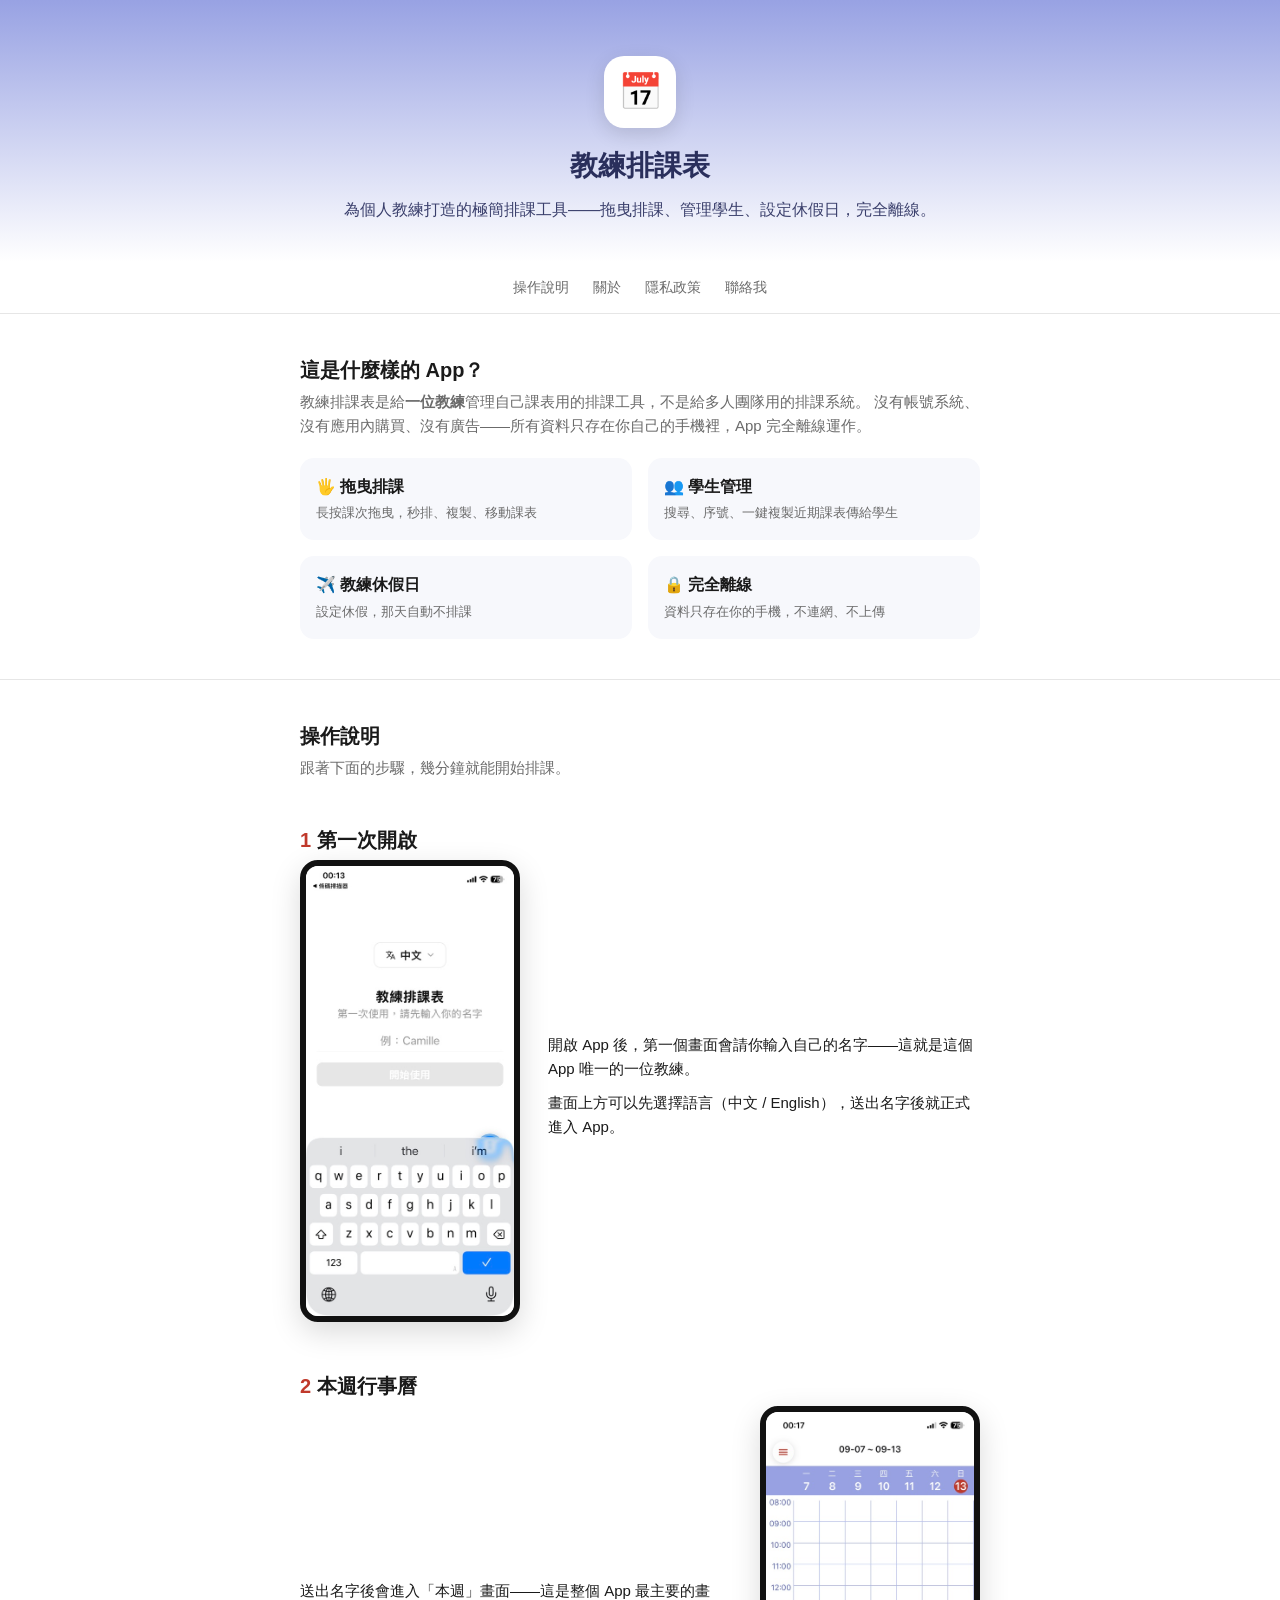
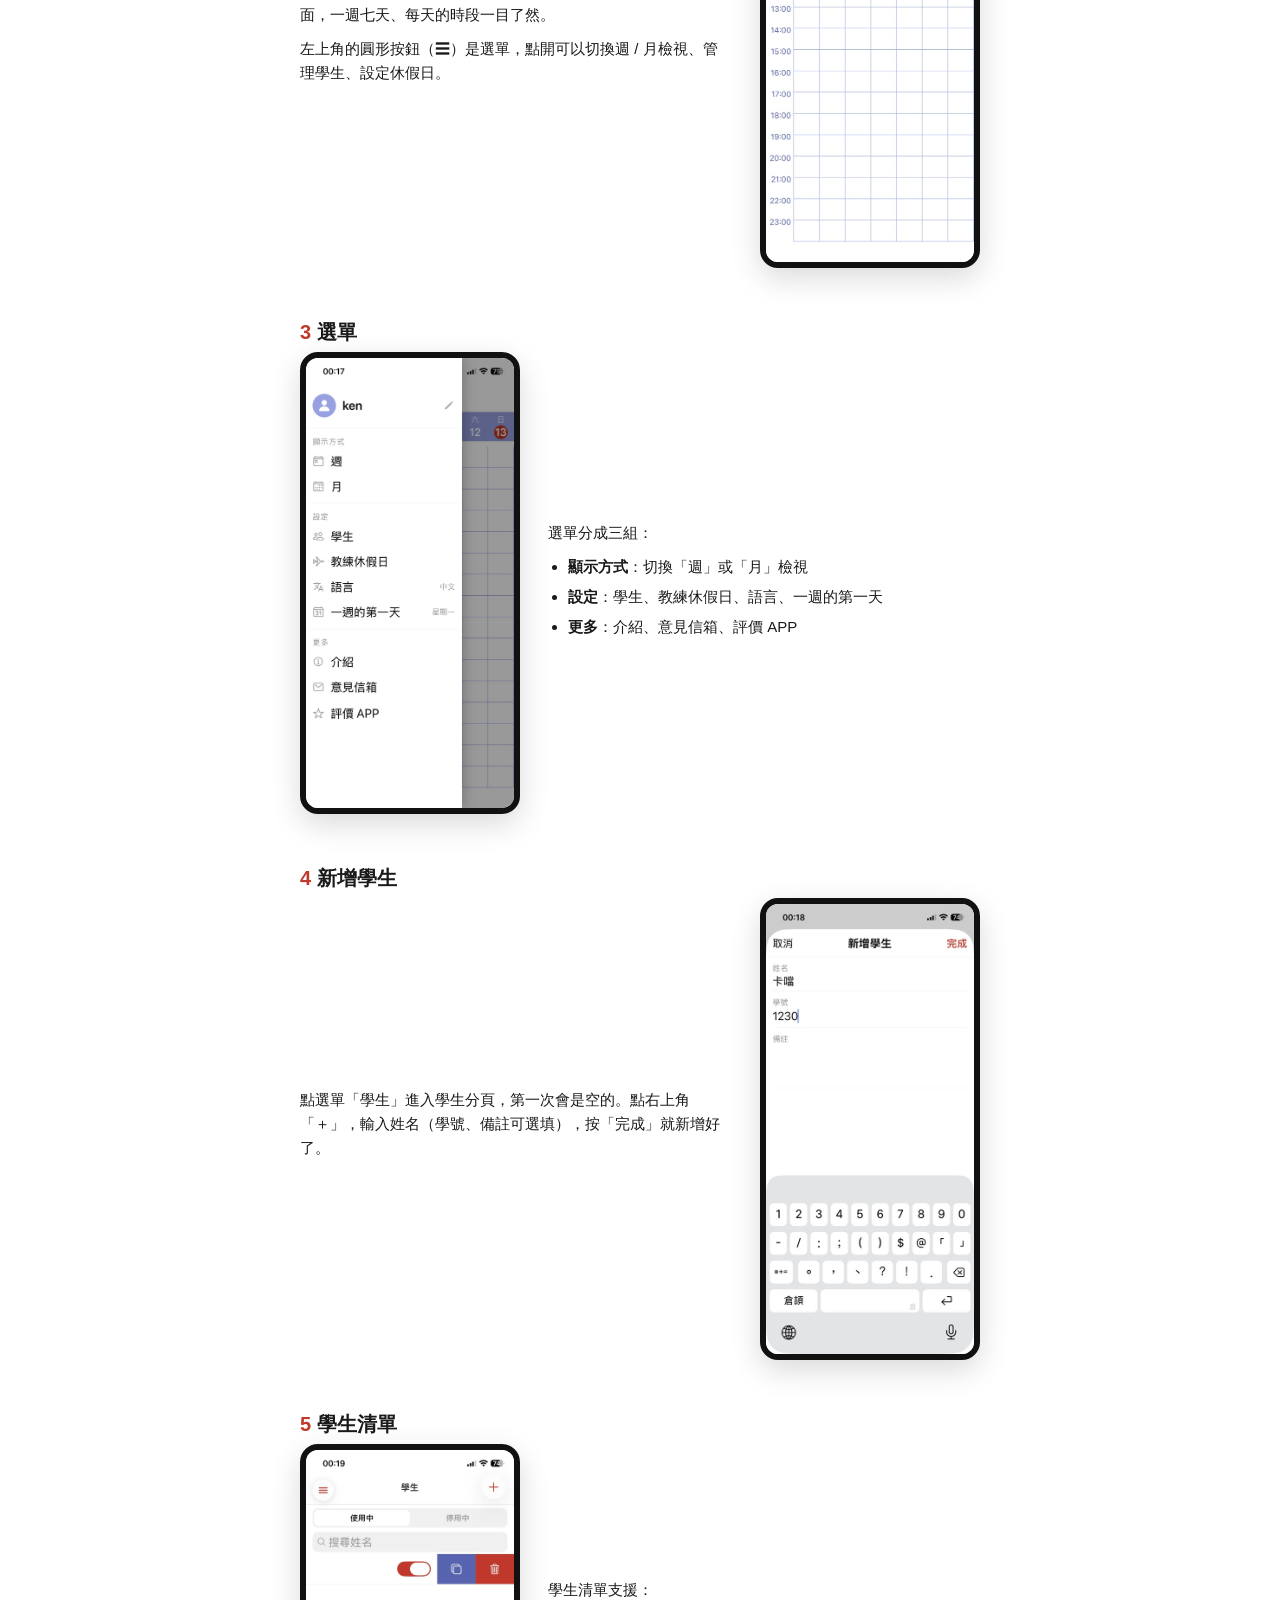
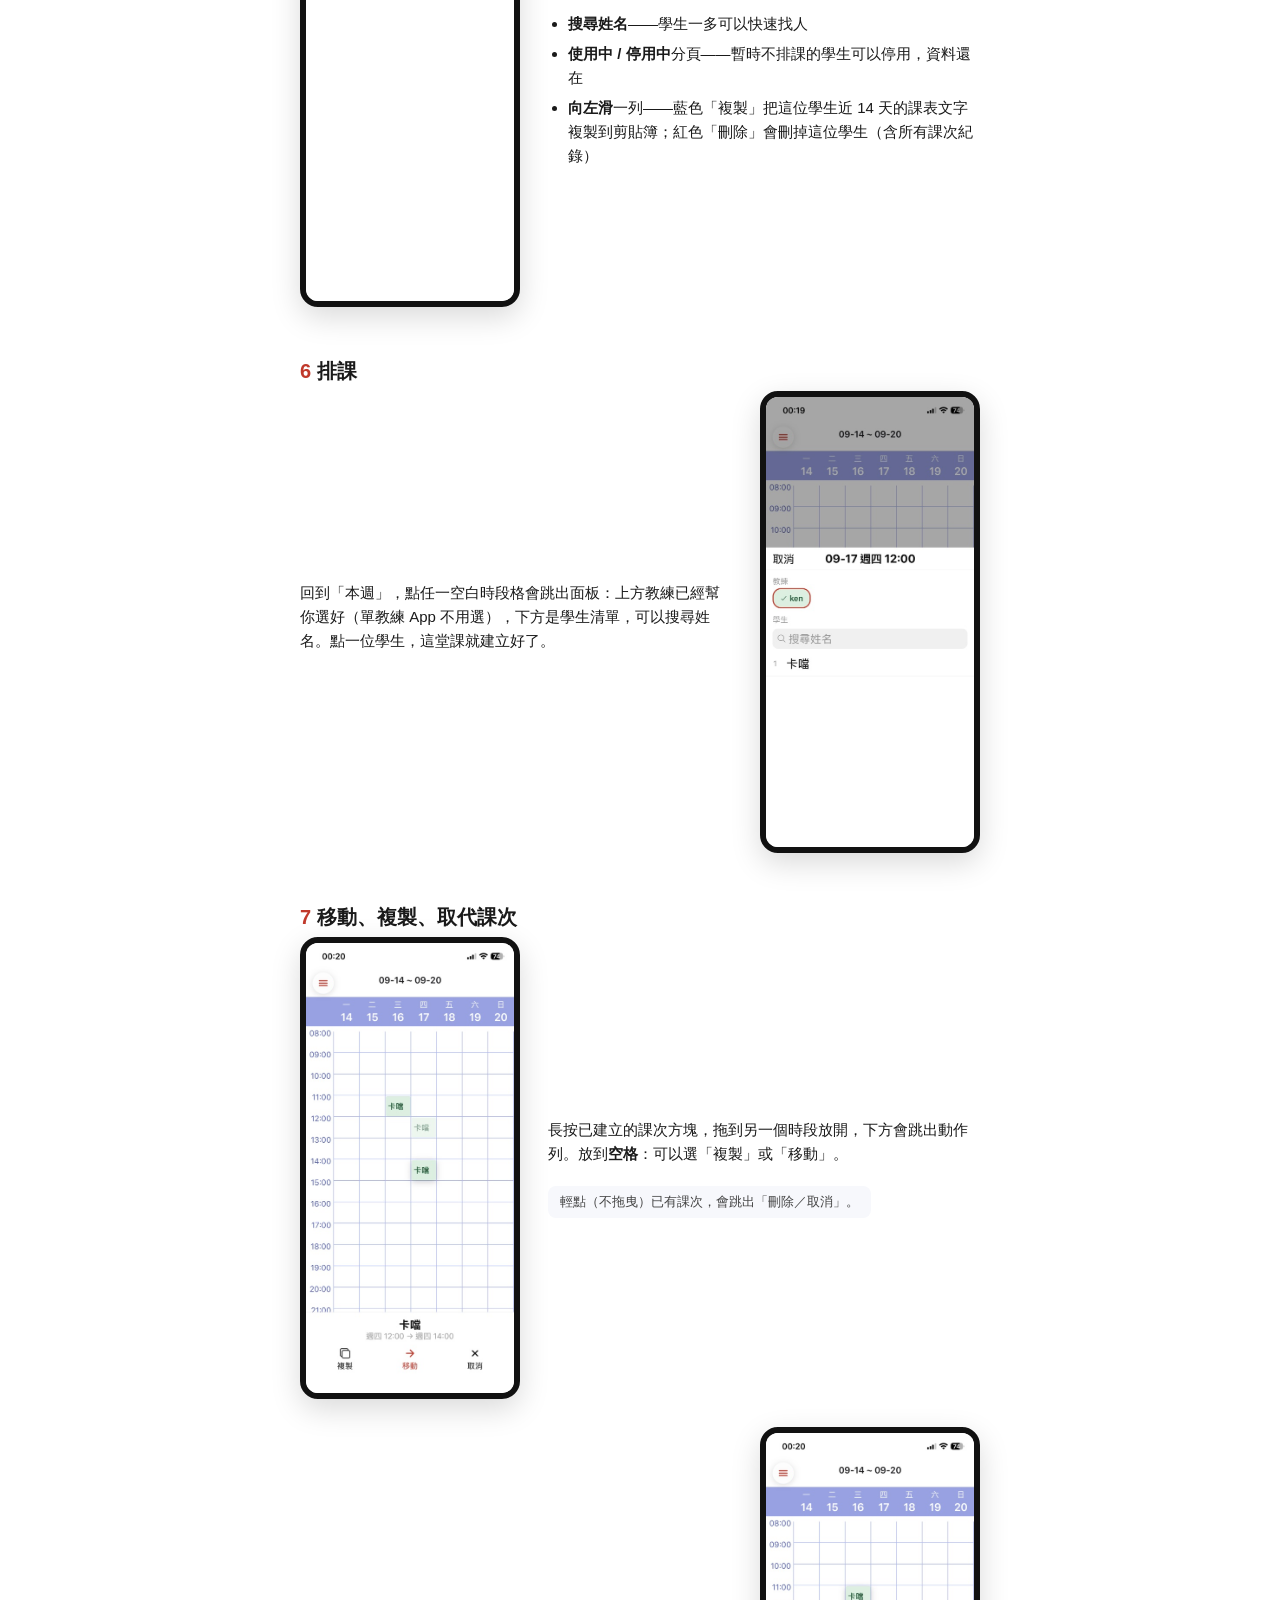
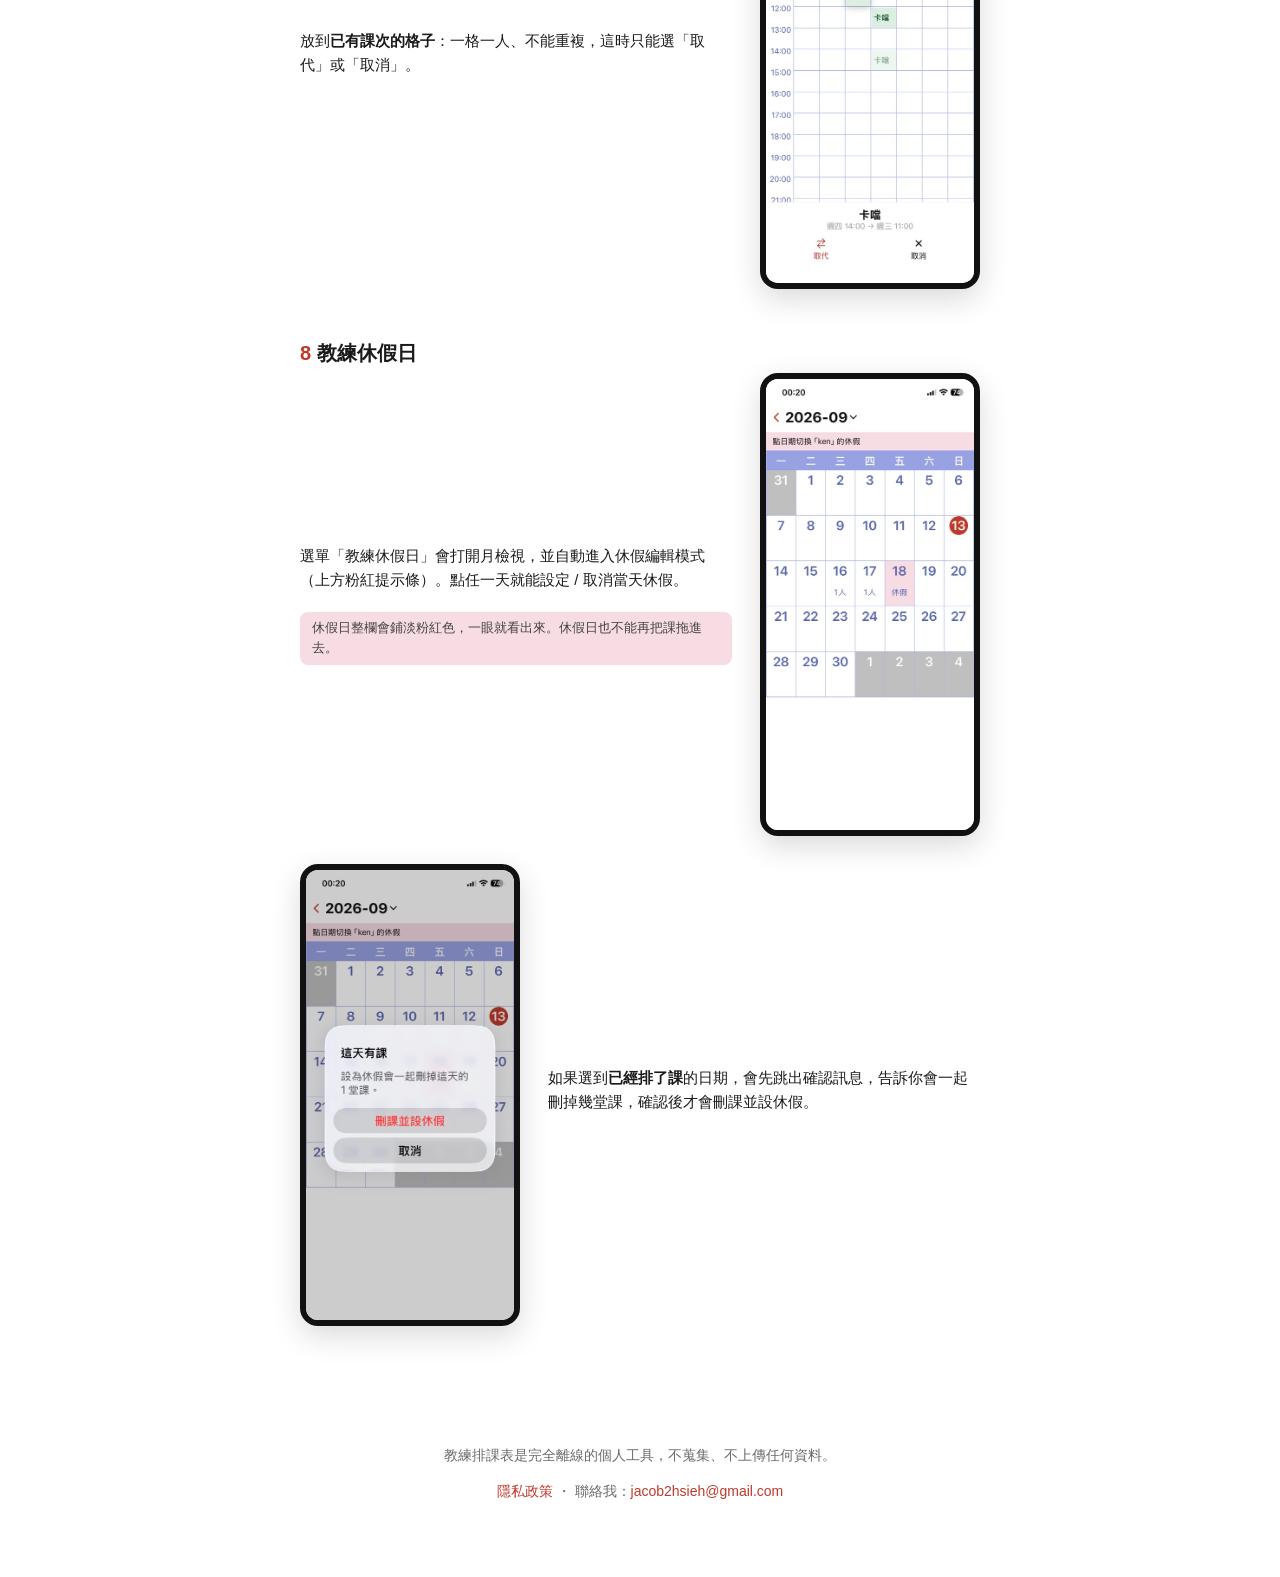
==== index.html @ 6542da69 "Add replace-slot screenshot to move/copy/replace step" ====
<!doctype html>
<html lang="zh-Hant">
<head>
  <meta charset="UTF-8" />
  <meta name="viewport" content="width=device-width, initial-scale=1.0" />
  <title>教練排課表 — 支援與操作說明</title>
  <meta name="description" content="教練排課表：為單一教練打造的極簡排課工具。拖曳排課、管理學生、設定休假日，完全離線、沒有帳號、沒有廣告。" />
  <link rel="stylesheet" href="style.css" />
</head>
<body>

  <header class="hero">
    <div class="wrap">
      <div class="icon">📅</div>
      <h1>教練排課表</h1>
      <p>為個人教練打造的極簡排課工具——拖曳排課、管理學生、設定休假日，完全離線。</p>
    </div>
  </header>

  <nav class="top">
    <a href="#guide">操作說明</a>
    <a href="#about">關於</a>
    <a href="privacy.html">隱私政策</a>
    <a href="mailto:jacob2hsieh@gmail.com">聯絡我</a>
  </nav>

  <section id="about">
    <div class="wrap">
      <h2>這是什麼樣的 App？</h2>
      <p class="step-desc">
        教練排課表是給<strong>一位教練</strong>管理自己課表用的排課工具，不是給多人團隊用的排課系統。
        沒有帳號系統、沒有應用內購買、沒有廣告——所有資料只存在你自己的手機裡，App 完全離線運作。
      </p>
      <div class="features">
        <div class="feature">
          <div class="f-title">🖐️ 拖曳排課</div>
          <div class="f-body">長按課次拖曳，秒排、複製、移動課表</div>
        </div>
        <div class="feature">
          <div class="f-title">👥 學生管理</div>
          <div class="f-body">搜尋、序號、一鍵複製近期課表傳給學生</div>
        </div>
        <div class="feature">
          <div class="f-title">✈️ 教練休假日</div>
          <div class="f-body">設定休假，那天自動不排課</div>
        </div>
        <div class="feature">
          <div class="f-title">🔒 完全離線</div>
          <div class="f-body">資料只存在你的手機，不連網、不上傳</div>
        </div>
      </div>
    </div>
  </section>

  <section id="guide">
    <div class="wrap">
      <h2>操作說明</h2>
      <p class="step-desc">跟著下面的步驟，幾分鐘就能開始排課。</p>
    </div>

    <div class="wrap">
      <div style="padding: 24px 0;">
        <h2><span class="step-no">1</span>第一次開啟</h2>
        <div class="step">
          <img src="assets/screenshots/IMG_2302.jpg" alt="第一次開啟 App，輸入教練名字" />
          <div class="text">
            <p>開啟 App 後，第一個畫面會請你輸入自己的名字——這就是這個 App 唯一的一位教練。</p>
            <p>畫面上方可以先選擇語言（中文 / English），送出名字後就正式進入 App。</p>
          </div>
        </div>
      </div>
    </div>

    <div class="wrap">
      <div style="padding: 24px 0;">
        <h2><span class="step-no">2</span>本週行事曆</h2>
        <div class="step reverse">
          <img src="assets/screenshots/IMG_2306.jpg" alt="本週行事曆，空白的週檢視" />
          <div class="text">
            <p>送出名字後會進入「本週」畫面——這是整個 App 最主要的畫面，一週七天、每天的時段一目了然。</p>
            <p>左上角的圓形按鈕（☰）是選單，點開可以切換週 / 月檢視、管理學生、設定休假日。</p>
          </div>
        </div>
      </div>
    </div>

    <div class="wrap">
      <div style="padding: 24px 0;">
        <h2><span class="step-no">3</span>選單</h2>
        <div class="step">
          <img src="assets/screenshots/IMG_2307.jpg" alt="左上角選單，顯示週/月切換、學生、教練休假日、語言、一週的第一天等設定" />
          <div class="text">
            <p>選單分成三組：</p>
            <ul>
              <li><strong>顯示方式</strong>：切換「週」或「月」檢視</li>
              <li><strong>設定</strong>：學生、教練休假日、語言、一週的第一天</li>
              <li><strong>更多</strong>：介紹、意見信箱、評價 APP</li>
            </ul>
          </div>
        </div>
      </div>
    </div>

    <div class="wrap">
      <div style="padding: 24px 0;">
        <h2><span class="step-no">4</span>新增學生</h2>
        <div class="step reverse">
          <img src="assets/screenshots/IMG_2309.jpg" alt="新增學生表單，輸入姓名與學號" />
          <div class="text">
            <p>點選單「學生」進入學生分頁，第一次會是空的。點右上角「＋」，輸入姓名（學號、備註可選填），按「完成」就新增好了。</p>
          </div>
        </div>
      </div>
    </div>

    <div class="wrap">
      <div style="padding: 24px 0;">
        <h2><span class="step-no">5</span>學生清單</h2>
        <div class="step">
          <img src="assets/screenshots/IMG_2311.jpg" alt="學生清單，向左滑出複製與刪除按鈕" />
          <div class="text">
            <p>學生清單支援：</p>
            <ul>
              <li><strong>搜尋姓名</strong>——學生一多可以快速找人</li>
              <li><strong>使用中 / 停用中</strong>分頁——暫時不排課的學生可以停用，資料還在</li>
              <li><strong>向左滑</strong>一列——藍色「複製」把這位學生近 14 天的課表文字複製到剪貼簿；紅色「刪除」會刪掉這位學生（含所有課次紀錄）</li>
            </ul>
          </div>
        </div>
      </div>
    </div>

    <div class="wrap">
      <div style="padding: 24px 0;">
        <h2><span class="step-no">6</span>排課</h2>
        <div class="step reverse">
          <img src="assets/screenshots/IMG_2313.jpg" alt="點空白時段跳出的排課面板，教練預先選好，下方選學生" />
          <div class="text">
            <p>回到「本週」，點任一空白時段格會跳出面板：上方教練已經幫你選好（單教練 App 不用選），下方是學生清單，可以搜尋姓名。點一位學生，這堂課就建立好了。</p>
          </div>
        </div>
      </div>
    </div>

    <div class="wrap">
      <div style="padding: 24px 0;">
        <h2><span class="step-no">7</span>移動、複製、取代課次</h2>
        <div class="step">
          <img src="assets/screenshots/IMG_2314.jpg" alt="長按課次拖曳，放到空格，下方跳出複製、移動或取消" />
          <div class="text">
            <p>長按已建立的課次方塊，拖到另一個時段放開，下方會跳出動作列。放到<strong>空格</strong>：可以選「複製」或「移動」。</p>
            <span class="note">輕點（不拖曳）已有課次，會跳出「刪除／取消」。</span>
          </div>
        </div>

        <div class="step reverse" style="margin-top: 28px;">
          <img src="assets/screenshots/IMG_2315.jpg" alt="拖到已有課次的格子，下方只會出現取代與取消" />
          <div class="text">
            <p>放到<strong>已有課次的格子</strong>：一格一人、不能重複，這時只能選「取代」或「取消」。</p>
          </div>
        </div>
      </div>
    </div>

    <div class="wrap">
      <div style="padding: 24px 0;">
        <h2><span class="step-no">8</span>教練休假日</h2>
        <div class="step reverse">
          <img src="assets/screenshots/IMG_2316.jpg" alt="月檢視的休假編輯模式，粉紅提示條說明點日期切換休假" />
          <div class="text">
            <p>選單「教練休假日」會打開月檢視，並自動進入休假編輯模式（上方粉紅提示條）。點任一天就能設定 / 取消當天休假。</p>
            <span class="note off">休假日整欄會鋪淡粉紅色，一眼就看出來。休假日也不能再把課拖進去。</span>
          </div>
        </div>

        <div class="step" style="margin-top: 28px;">
          <img src="assets/screenshots/IMG_2317.jpg" alt="選到已經有排課的日期時，跳出確認訊息" />
          <div class="text">
            <p>如果選到<strong>已經排了課</strong>的日期，會先跳出確認訊息，告訴你會一起刪掉幾堂課，確認後才會刪課並設休假。</p>
          </div>
        </div>
      </div>
    </div>
  </section>

  <footer>
    <div class="wrap">
      <p>教練排課表是完全離線的個人工具，不蒐集、不上傳任何資料。</p>
      <p>
        <a href="privacy.html">隱私政策</a> ・
        聯絡我：<a href="mailto:jacob2hsieh@gmail.com">jacob2hsieh@gmail.com</a>
      </p>
    </div>
  </footer>

</body>
</html>
---- style.css ----
:root {
  --bg: #ffffff;
  --text: #1a1a1a;
  --muted: #6b6b6b;
  --accent: #c0392b;
  --header-bg: #98a2e3;
  --line: #e6e6e6;
  --card-bg: #f7f8fc;
  --off-bg: #f7dce4;
}

* {
  box-sizing: border-box;
}

body {
  margin: 0;
  background: var(--bg);
  color: var(--text);
  font-family: -apple-system, BlinkMacSystemFont, "PingFang TC", "Helvetica Neue", Arial, sans-serif;
  line-height: 1.6;
}

.wrap {
  max-width: 720px;
  margin: 0 auto;
  padding: 0 20px;
}

/* ── 頂部 hero ───────────────────────────────── */
.hero {
  background: linear-gradient(180deg, var(--header-bg) 0%, #ffffff 100%);
  padding: 56px 0 40px;
  text-align: center;
}

.hero .icon {
  width: 72px;
  height: 72px;
  border-radius: 20px;
  background: var(--bg);
  display: flex;
  align-items: center;
  justify-content: center;
  margin: 0 auto 16px;
  font-size: 36px;
  box-shadow: 0 6px 20px rgba(0, 0, 0, 0.12);
}

.hero h1 {
  margin: 0 0 8px;
  font-size: 28px;
  font-weight: 700;
  color: #2a2f5c;
}

.hero p {
  margin: 0;
  font-size: 16px;
  color: #3a3f6c;
}

/* ── 導覽列 ───────────────────────────────── */
nav.top {
  display: flex;
  justify-content: center;
  gap: 24px;
  padding: 14px 0;
  border-bottom: 1px solid var(--line);
  font-size: 14px;
}

nav.top a {
  color: var(--muted);
  text-decoration: none;
}

nav.top a:hover {
  color: var(--accent);
}

/* ── 一般內文區塊 ───────────────────────────────── */
section {
  padding: 40px 0;
}

section + section {
  border-top: 1px solid var(--line);
}

h2 {
  font-size: 20px;
  font-weight: 700;
  margin: 0 0 4px;
}

h2 .step-no {
  color: var(--accent);
  font-weight: 700;
  margin-right: 6px;
}

.step-desc {
  color: var(--muted);
  font-size: 15px;
  margin: 0 0 20px;
}

/* ── 步驟卡片（圖 + 文字）───────────────────────── */
.step {
  display: flex;
  align-items: center;
  gap: 28px;
}

.step.reverse {
  flex-direction: row-reverse;
}

.step img {
  width: 220px;
  flex: none;
  border-radius: 18px;
  border: 6px solid #111;
  box-shadow: 0 10px 30px rgba(0, 0, 0, 0.15);
  display: block;
}

.step .text {
  flex: 1;
}

.step .text p {
  margin: 0 0 10px;
  font-size: 15px;
}

.step .text ul {
  margin: 0;
  padding-left: 20px;
  font-size: 15px;
}

.step .text li {
  margin-bottom: 6px;
}

.note {
  display: inline-block;
  margin-top: 10px;
  padding: 6px 12px;
  border-radius: 8px;
  background: var(--card-bg);
  font-size: 13px;
  color: #444;
}

.note.off {
  background: var(--off-bg);
}

/* ── Feature grid（首頁摘要用）───────────────────── */
.features {
  display: grid;
  grid-template-columns: 1fr 1fr;
  gap: 16px;
}

.feature {
  background: var(--card-bg);
  border-radius: 14px;
  padding: 16px;
}

.feature .f-title {
  font-weight: 600;
  margin-bottom: 4px;
}

.feature .f-body {
  font-size: 13px;
  color: var(--muted);
}

/* ── Footer ───────────────────────────────── */
footer {
  padding: 40px 0 60px;
  text-align: center;
  color: var(--muted);
  font-size: 14px;
}

footer a {
  color: var(--accent);
  text-decoration: none;
}

footer a:hover {
  text-decoration: underline;
}

/* ── 隱私政策頁專用 ───────────────────────────────── */
.policy h2 {
  margin-top: 28px;
}

.policy p,
.policy li {
  font-size: 15px;
  color: #333;
}

/* ── RWD：手機上圖文改上下疊 ───────────────────────── */
@media (max-width: 560px) {
  .step,
  .step.reverse {
    flex-direction: column;
  }
  .step img {
    width: 65%;
    max-width: 260px;
  }
  .features {
    grid-template-columns: 1fr;
  }
  .hero h1 {
    font-size: 24px;
  }
}
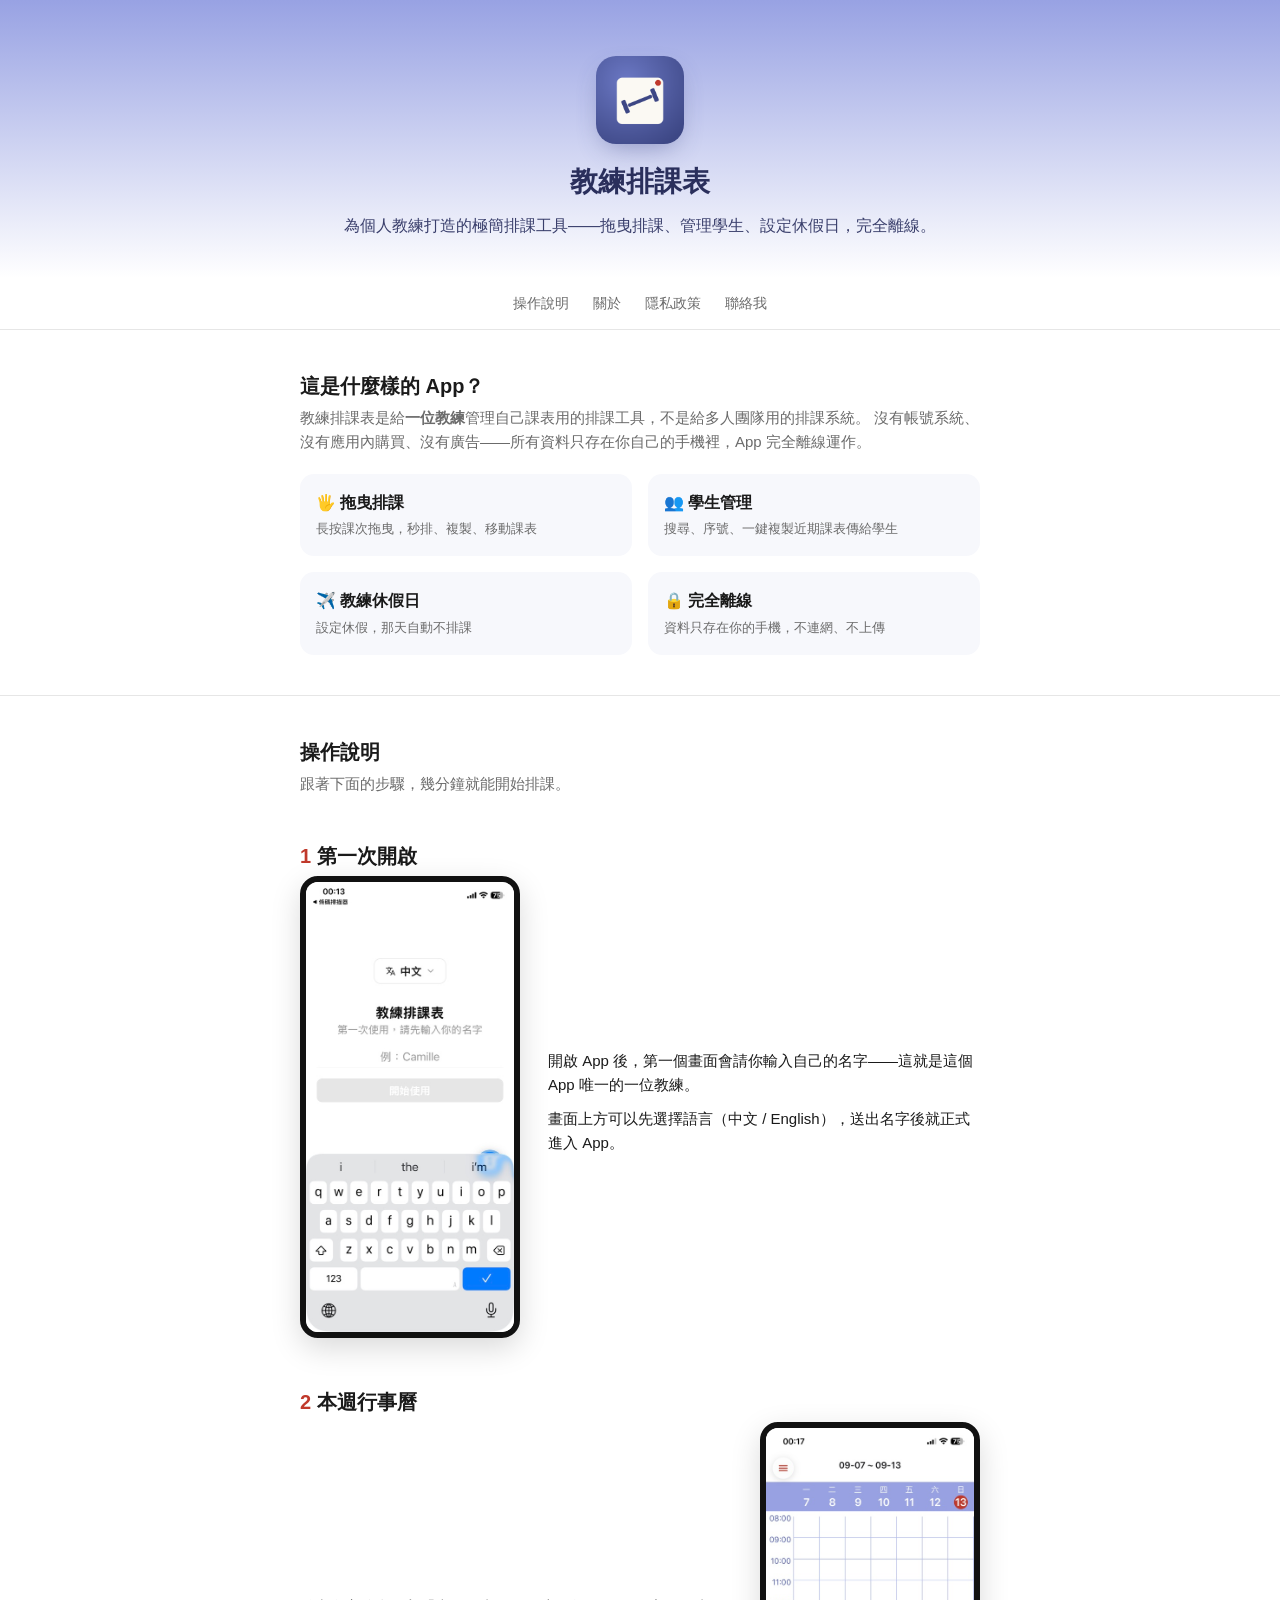
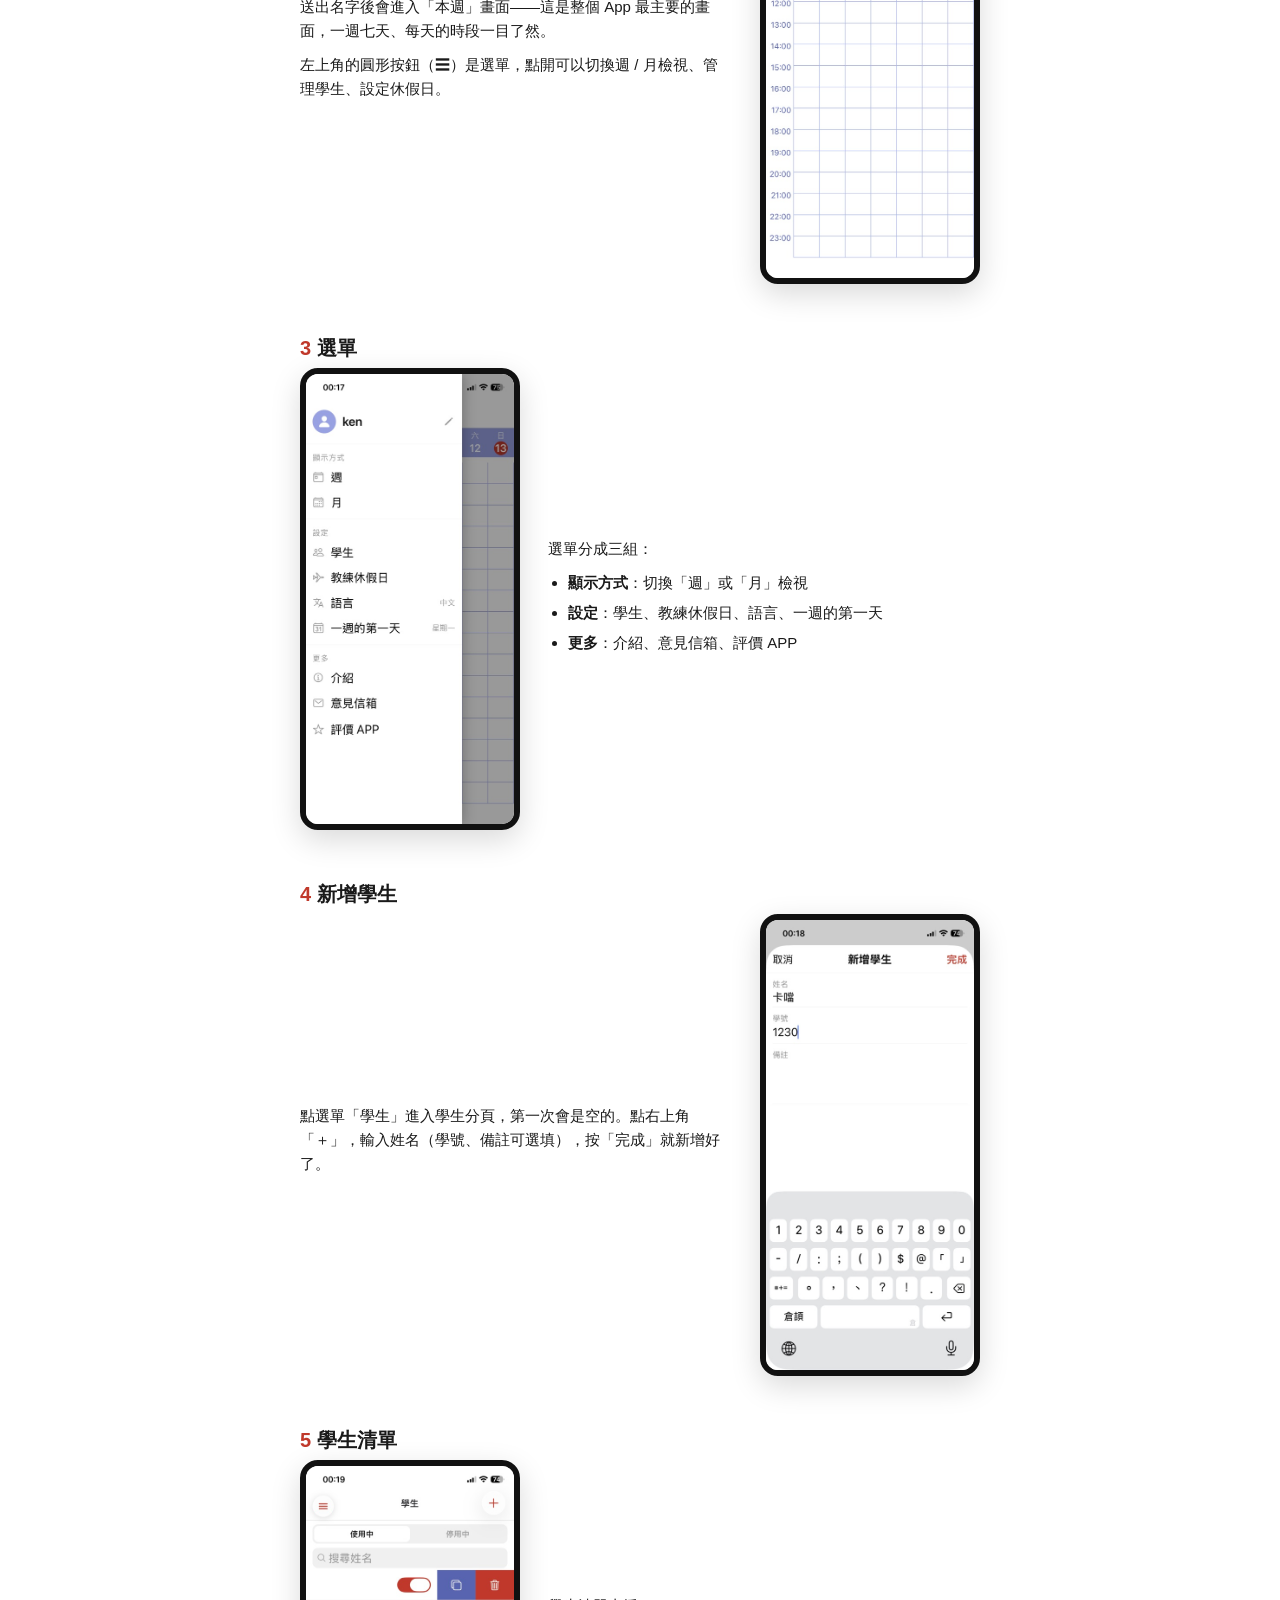
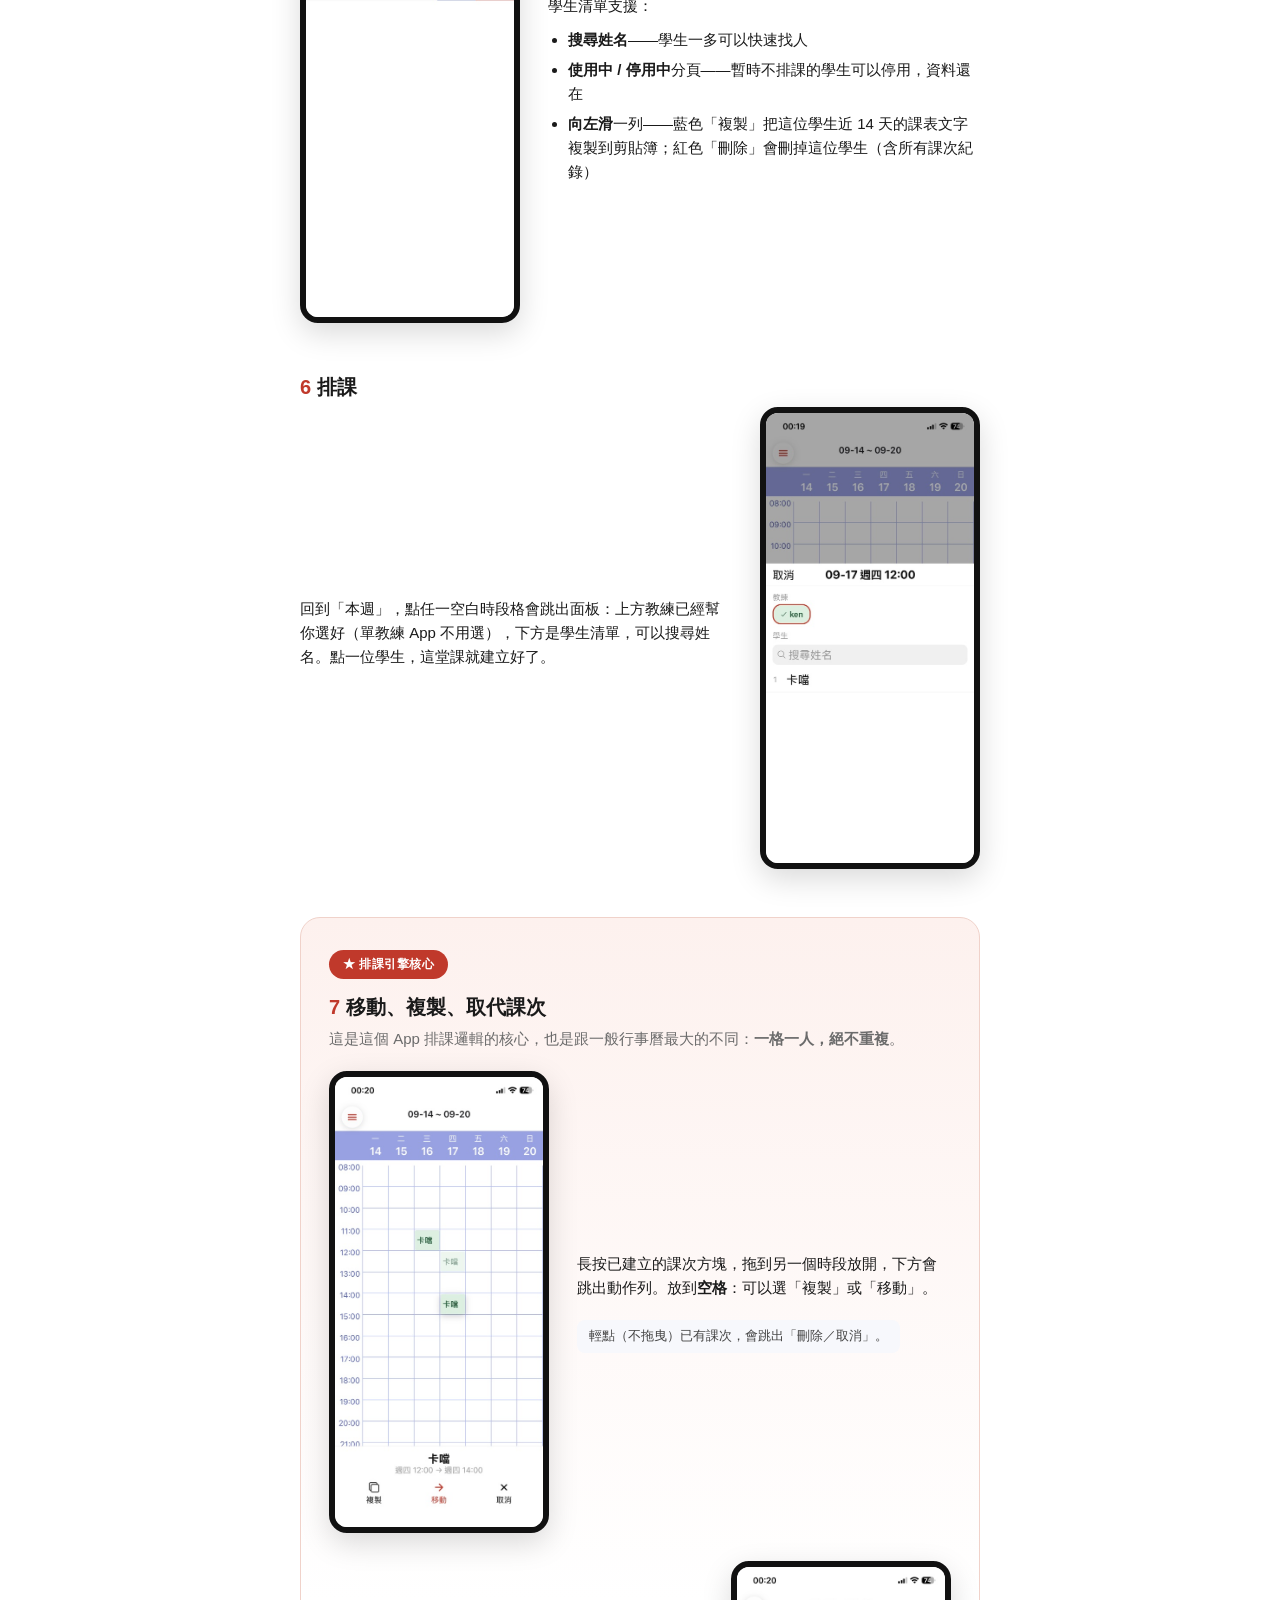
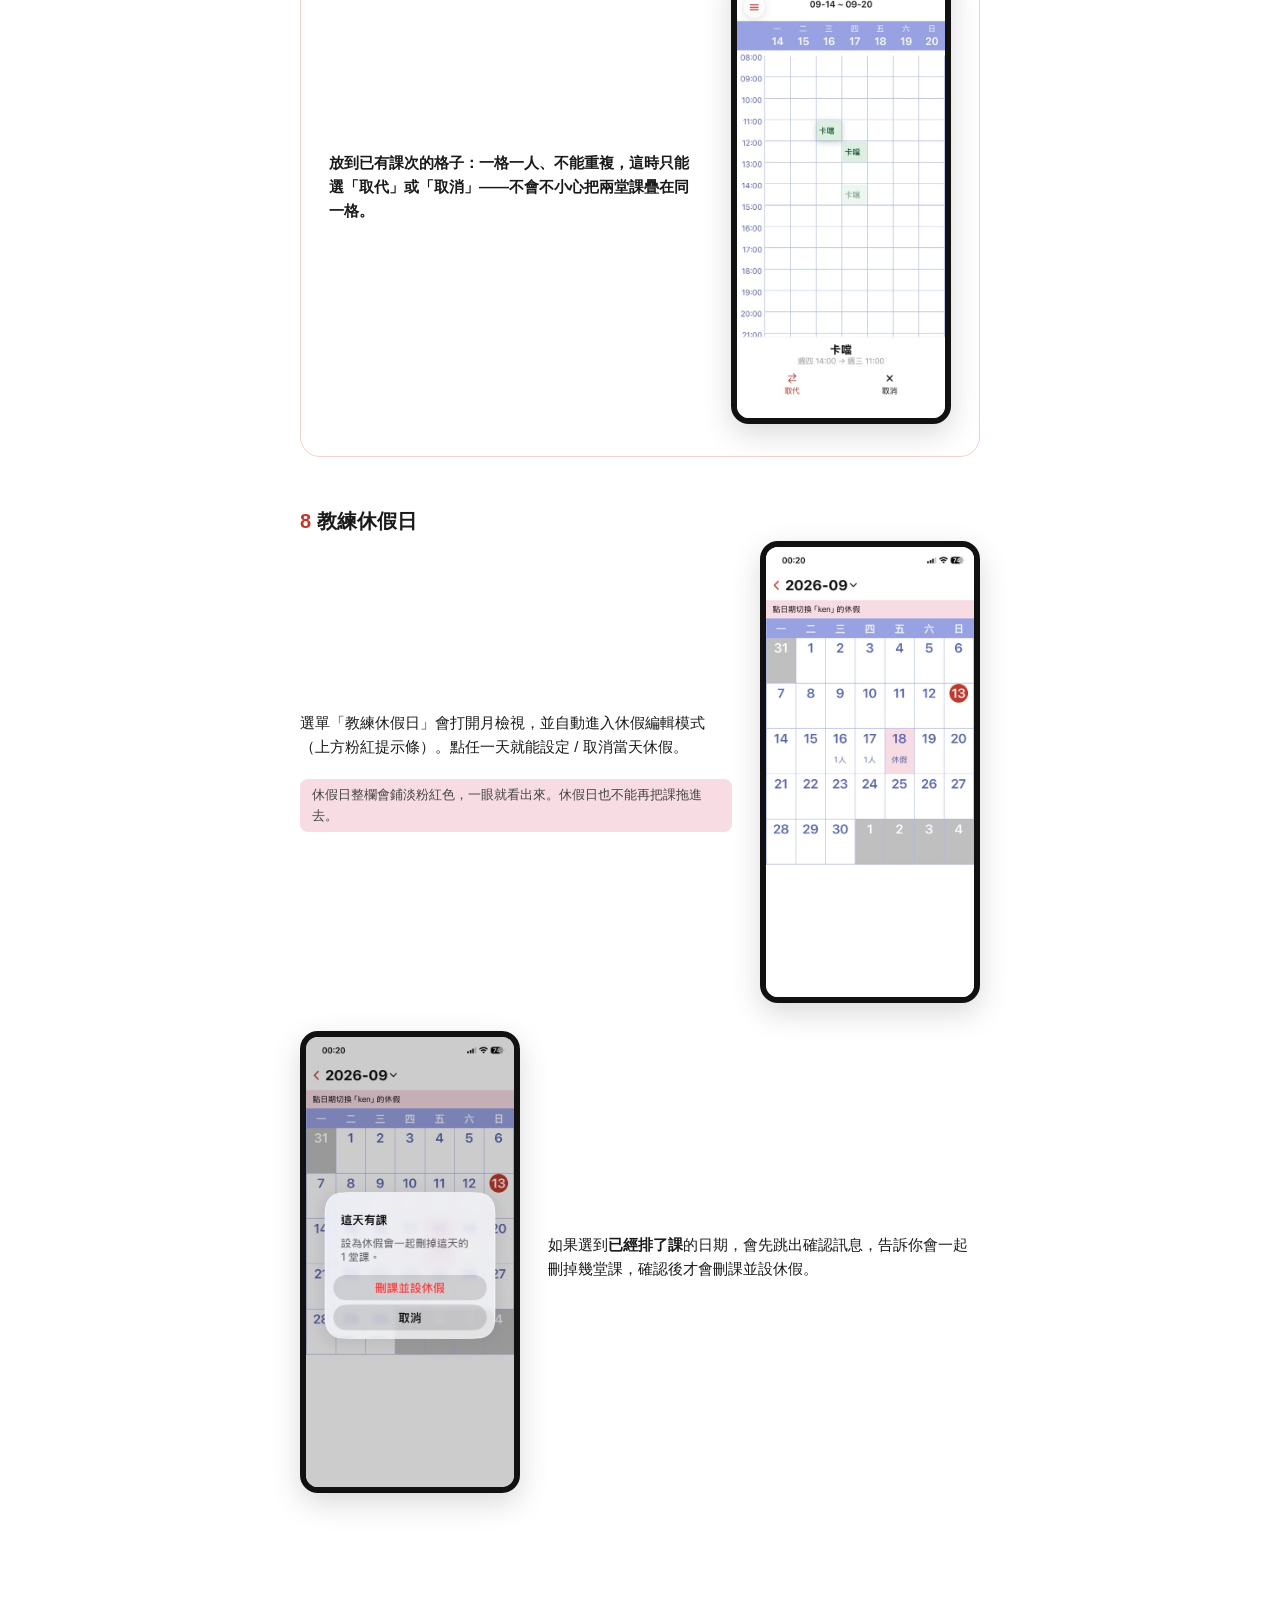
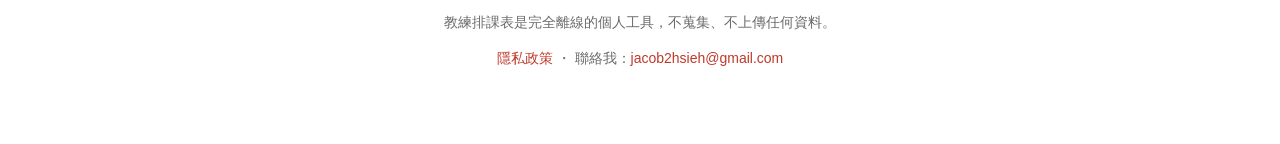
==== commit 451c19ee: "Add real app icon, SEO metadata, and highlight the core no-double-booking feature 1. Hero + favicon " ====
--- a/index.html
+++ b/index.html
@@ -5,13 +5,56 @@
   <meta name="viewport" content="width=device-width, initial-scale=1.0" />
   <title>教練排課表 — 支援與操作說明</title>
   <meta name="description" content="教練排課表：為單一教練打造的極簡排課工具。拖曳排課、管理學生、設定休假日，完全離線、沒有帳號、沒有廣告。" />
+  <meta name="keywords" content="教練排課表,排課 App,健身教練,私人教練,課表管理,學生管理,拖曳排課,CoachSchedule" />
+  <link rel="canonical" href="https://yrhhiming.github.io/CoachScheduleSite/" />
+
+  <!-- Open Graph / 社群分享預覽卡 -->
+  <meta property="og:type" content="website" />
+  <meta property="og:site_name" content="教練排課表" />
+  <meta property="og:title" content="教練排課表 — 為個人教練打造的極簡排課工具" />
+  <meta property="og:description" content="拖曳排課、管理學生、設定休假日，完全離線、沒有帳號、沒有廣告。" />
+  <meta property="og:url" content="https://yrhhiming.github.io/CoachScheduleSite/" />
+  <meta property="og:image" content="https://yrhhiming.github.io/CoachScheduleSite/og-image.jpg" />
+  <meta property="og:image:width" content="1200" />
+  <meta property="og:image:height" content="630" />
+  <meta property="og:locale" content="zh_TW" />
+
+  <!-- Twitter Card -->
+  <meta name="twitter:card" content="summary_large_image" />
+  <meta name="twitter:title" content="教練排課表 — 為個人教練打造的極簡排課工具" />
+  <meta name="twitter:description" content="拖曳排課、管理學生、設定休假日，完全離線、沒有帳號、沒有廣告。" />
+  <meta name="twitter:image" content="https://yrhhiming.github.io/CoachScheduleSite/og-image.jpg" />
+
+  <!-- Favicon -->
+  <link rel="icon" type="image/svg+xml" href="favicon.svg" />
+  <link rel="apple-touch-icon" href="apple-touch-icon.png" />
+
   <link rel="stylesheet" href="style.css" />
+
+  <script type="application/ld+json">
+  {
+    "@context": "https://schema.org",
+    "@type": "MobileApplication",
+    "name": "教練排課表",
+    "alternateName": "CoachSchedule",
+    "applicationCategory": "ProductivityApplication",
+    "operatingSystem": "iOS",
+    "description": "為單一教練打造的極簡排課工具。拖曳排課、管理學生、設定休假日，完全離線、沒有帳號、沒有廣告。",
+    "url": "https://yrhhiming.github.io/CoachScheduleSite/",
+    "image": "https://yrhhiming.github.io/CoachScheduleSite/assets/brand/app-icon.png",
+    "offers": {
+      "@type": "Offer",
+      "price": "0",
+      "priceCurrency": "TWD"
+    }
+  }
+  </script>
 </head>
 <body>
 
   <header class="hero">
     <div class="wrap">
-      <div class="icon">📅</div>
+      <img class="icon" src="assets/brand/app-icon.png" alt="教練排課表 App 圖示" />
       <h1>教練排課表</h1>
       <p>為個人教練打造的極簡排課工具——拖曳排課、管理學生、設定休假日，完全離線。</p>
     </div>
@@ -143,8 +186,10 @@
     </div>
 
     <div class="wrap">
-      <div style="padding: 24px 0;">
+      <div class="featured">
+        <span class="featured-badge">★ 排課引擎核心</span>
         <h2><span class="step-no">7</span>移動、複製、取代課次</h2>
+        <p class="step-desc" style="margin-bottom: 20px;">這是這個 App 排課邏輯的核心，也是跟一般行事曆最大的不同：<strong>一格一人，絕不重複</strong>。</p>
         <div class="step">
           <img src="assets/screenshots/IMG_2314.jpg" alt="長按課次拖曳，放到空格，下方跳出複製、移動或取消" />
           <div class="text">
@@ -156,7 +201,7 @@
         <div class="step reverse" style="margin-top: 28px;">
           <img src="assets/screenshots/IMG_2315.jpg" alt="拖到已有課次的格子，下方只會出現取代與取消" />
           <div class="text">
-            <p>放到<strong>已有課次的格子</strong>：一格一人、不能重複，這時只能選「取代」或「取消」。</p>
+            <p class="highlight-rule">放到<strong>已有課次的格子</strong>：一格一人、不能重複，這時只能選「取代」或「取消」——不會不小心把兩堂課疊在同一格。</p>
           </div>
         </div>
       </div>
--- a/style.css
+++ b/style.css
@@ -35,16 +35,12 @@
 }
 
 .hero .icon {
-  width: 72px;
-  height: 72px;
-  border-radius: 20px;
-  background: var(--bg);
-  display: flex;
-  align-items: center;
-  justify-content: center;
+  display: block;
+  width: 88px;
+  height: 88px;
+  border-radius: 20px; /* 模擬 iOS 圖示遮罩，原始檔本身維持直角滿版 */
   margin: 0 auto 16px;
-  font-size: 36px;
-  box-shadow: 0 6px 20px rgba(0, 0, 0, 0.12);
+  box-shadow: 0 10px 26px -8px rgba(61, 71, 133, 0.45);
 }
 
 .hero h1 {
@@ -159,6 +155,33 @@
   background: var(--off-bg);
 }
 
+/* ── 特色標注（唯一用在「一格一人」那個核心機制上）───────────── */
+.featured {
+  position: relative;
+  padding: 32px 28px;
+  margin: 24px 0;
+  border-radius: 20px;
+  background: linear-gradient(180deg, #fdf1ee 0%, #ffffff 60%);
+  border: 1px solid #f0d2ca;
+}
+
+.featured-badge {
+  display: inline-block;
+  margin-bottom: 12px;
+  padding: 5px 14px;
+  border-radius: 999px;
+  background: var(--accent);
+  color: #fff;
+  font-size: 12px;
+  font-weight: 700;
+  letter-spacing: 0.04em;
+}
+
+.highlight-rule {
+  font-weight: 600;
+  color: var(--text);
+}
+
 /* ── Feature grid（首頁摘要用）───────────────────── */
 .features {
   display: grid;
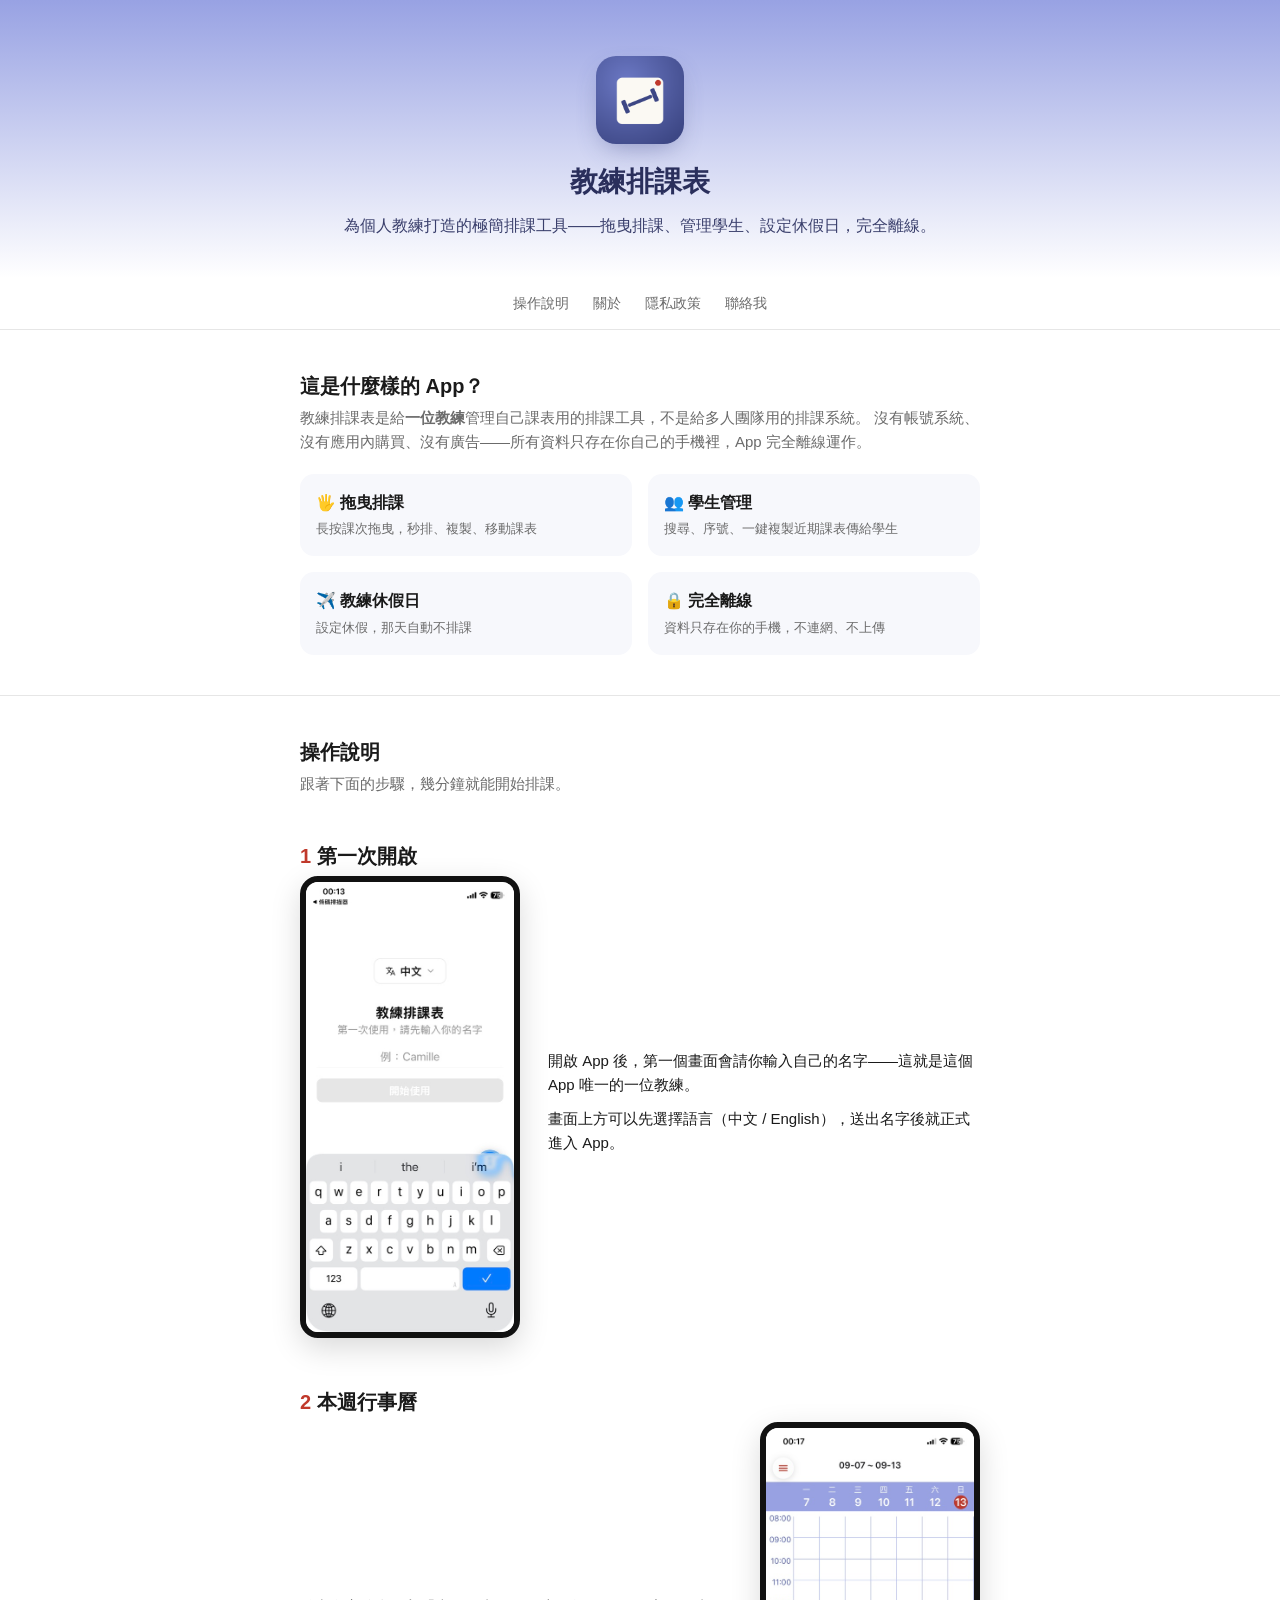
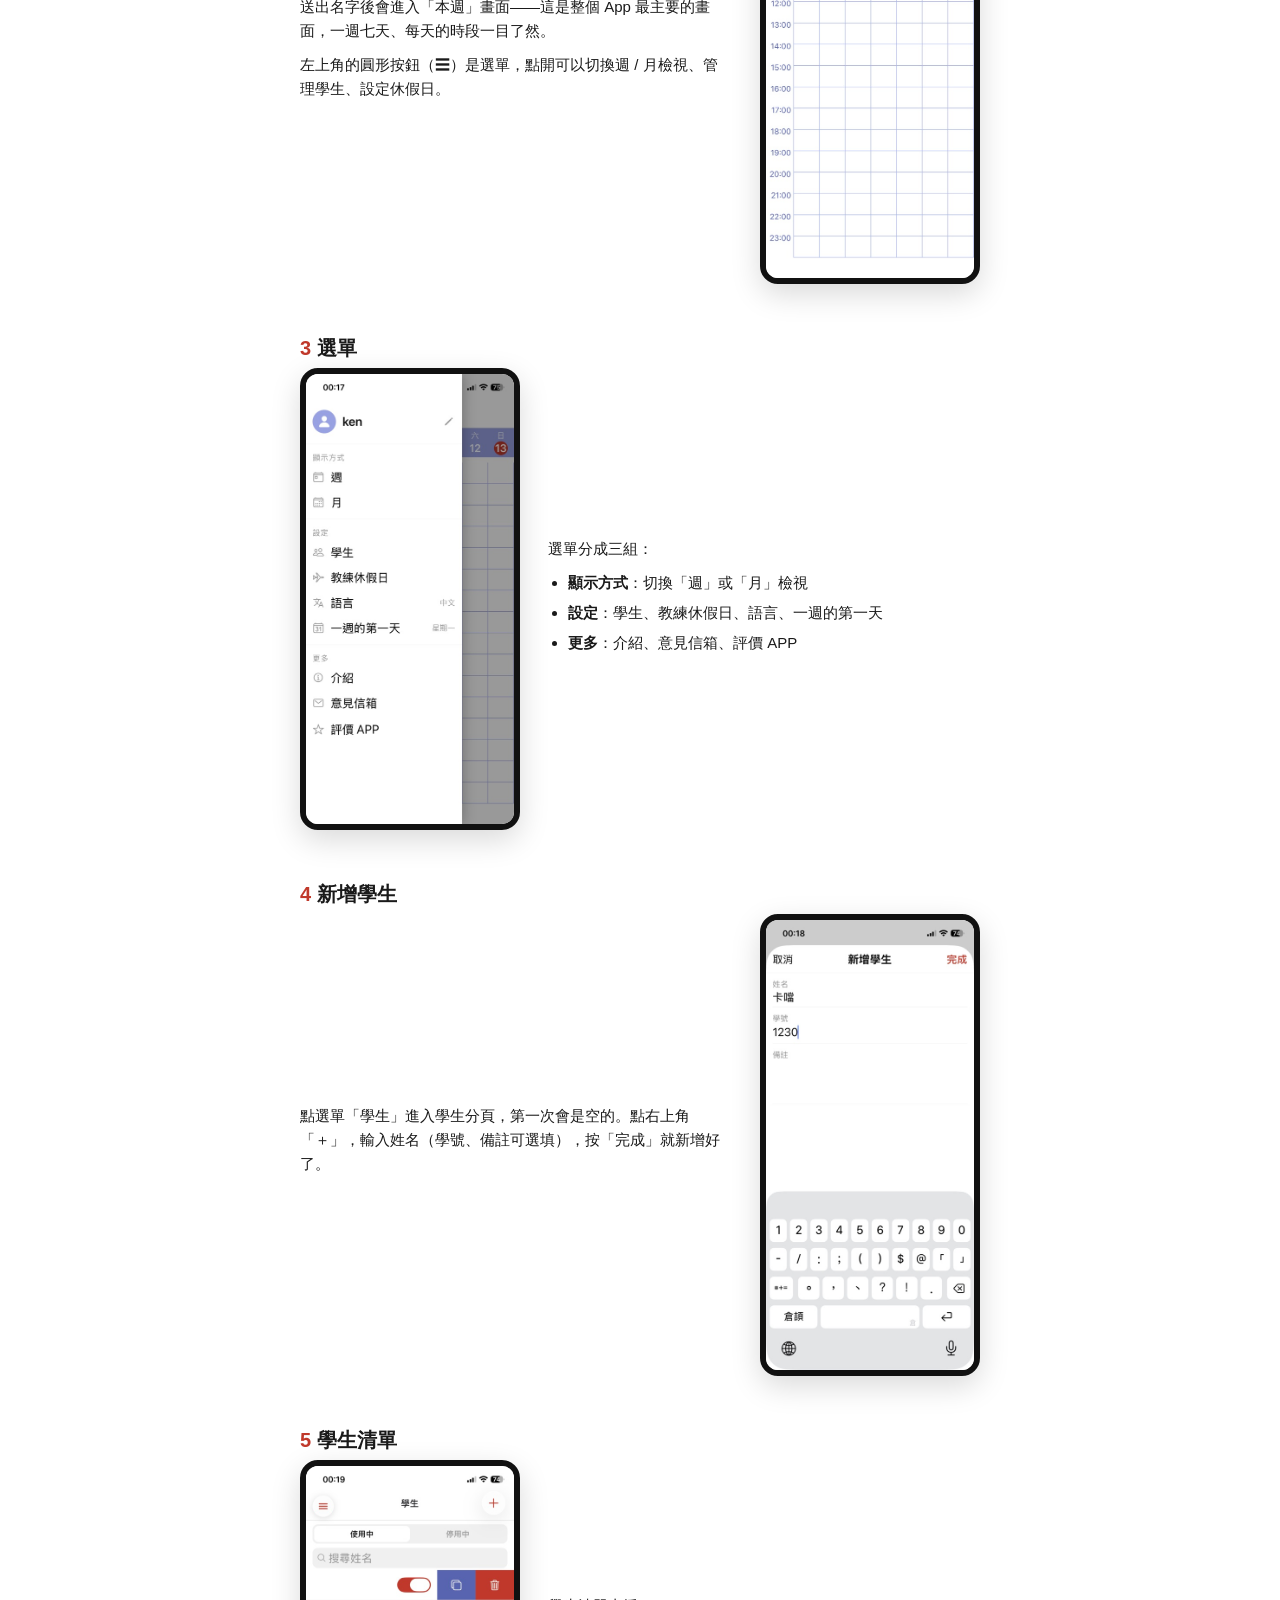
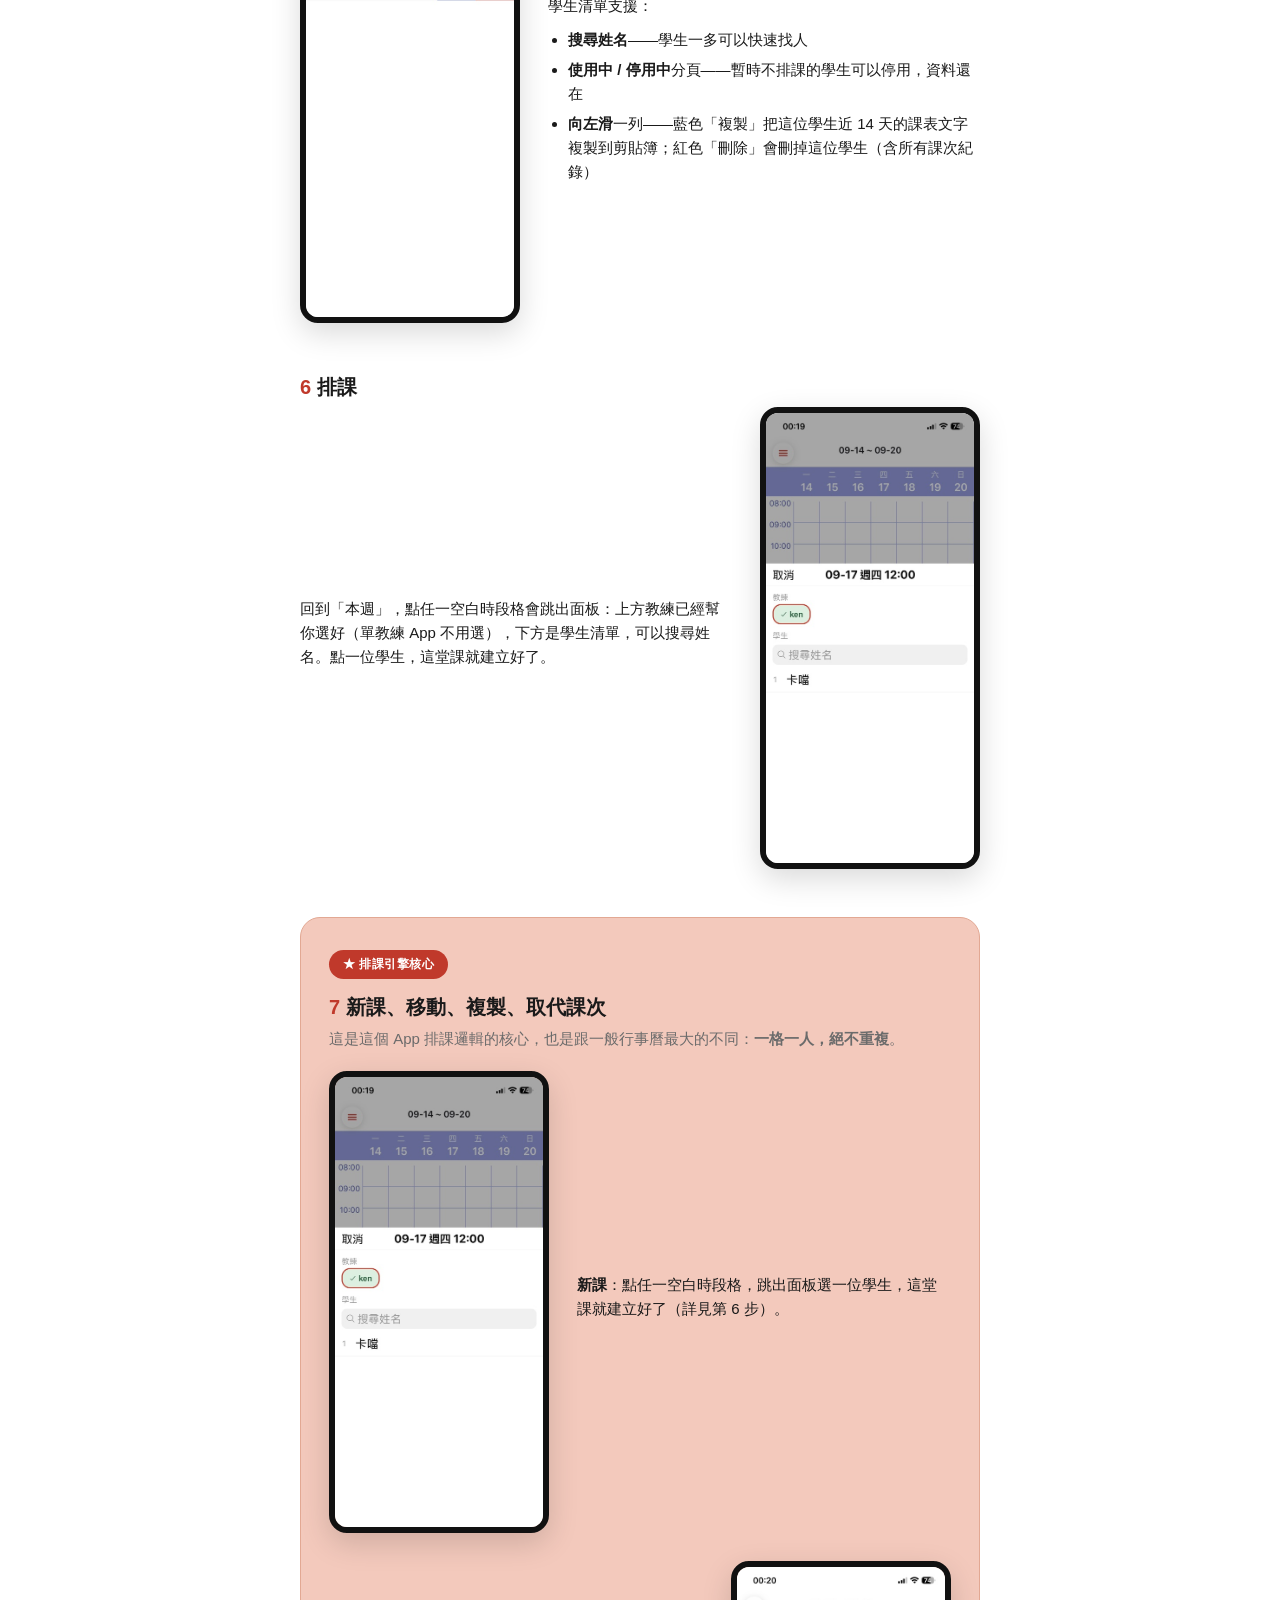
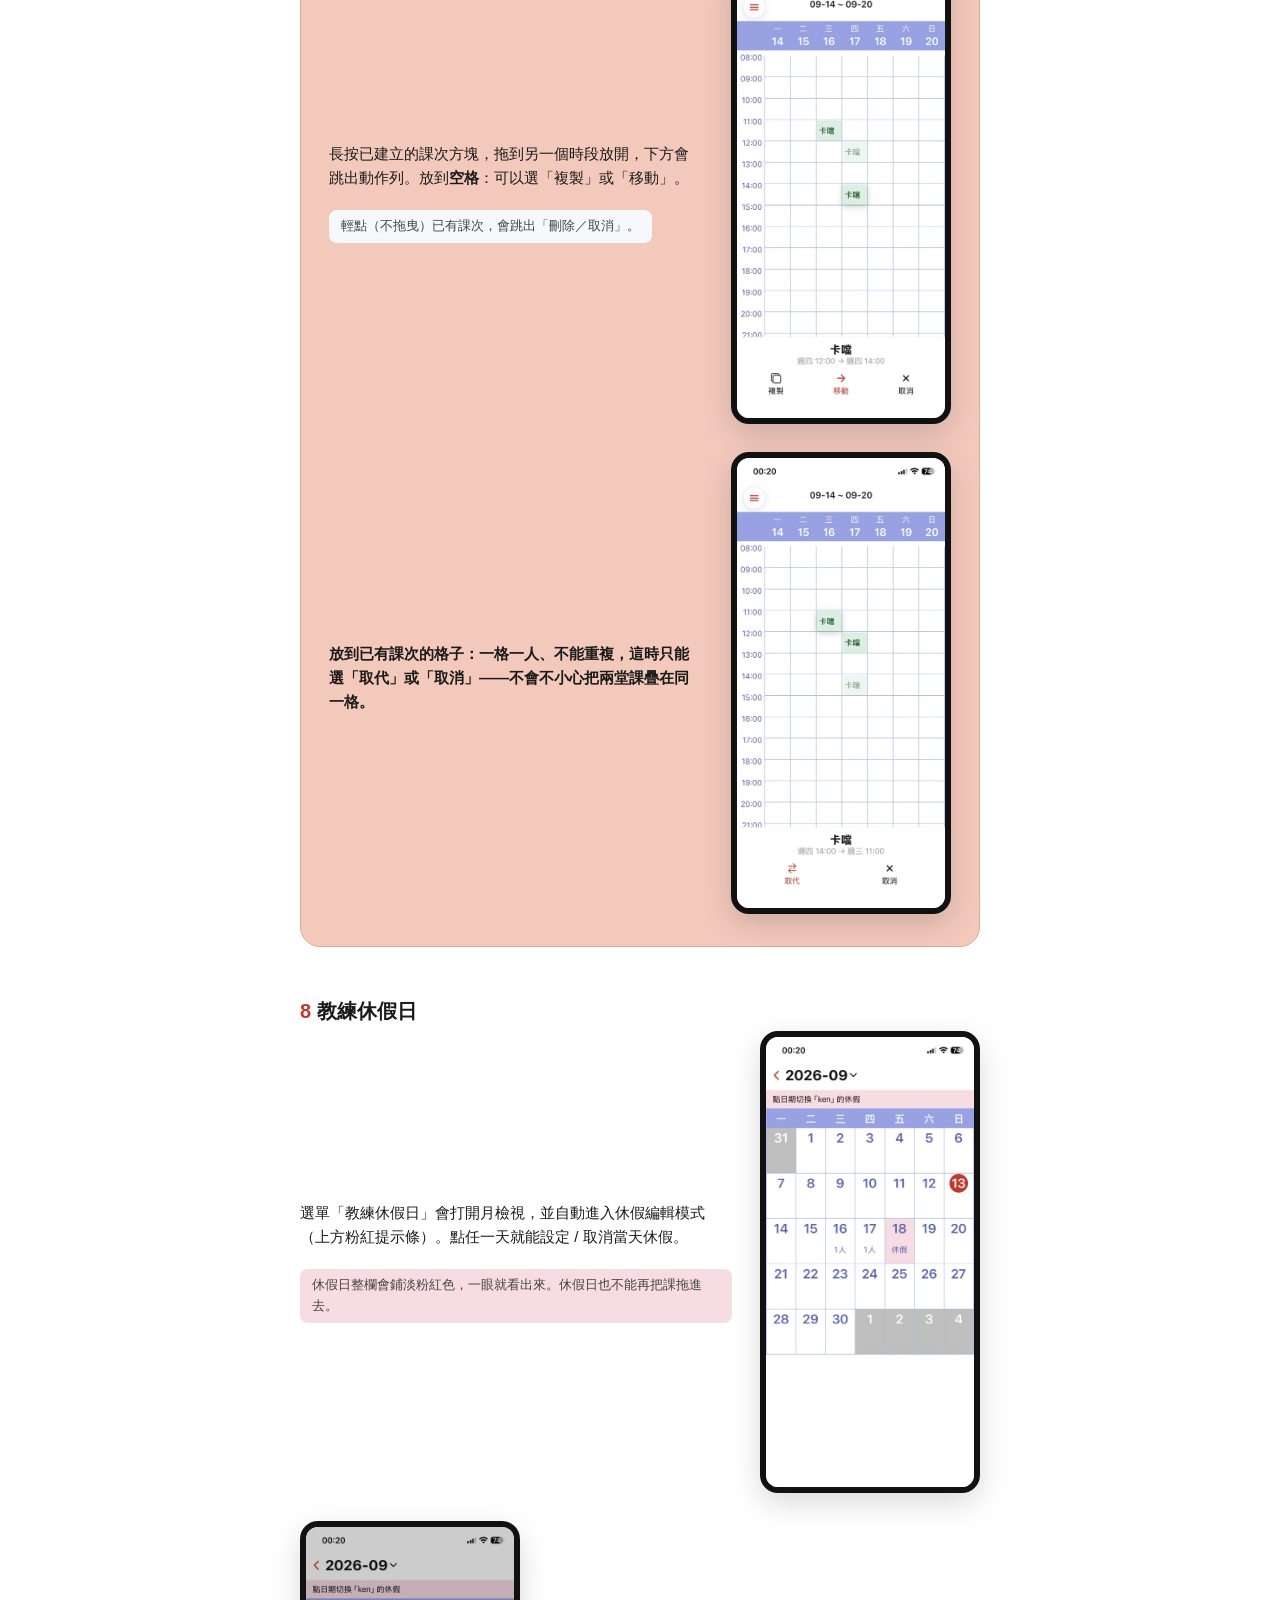
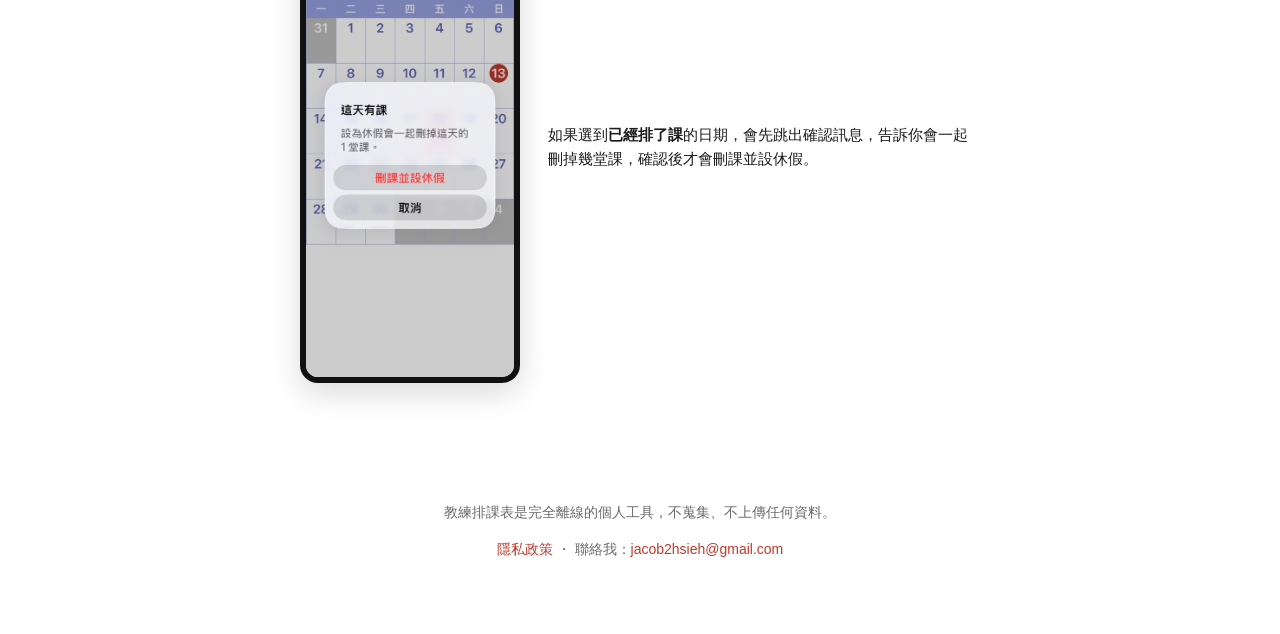
==== commit afc643d0: "第 7 步標題補上「新課」，跟移動/複製/取代放在同一個核心區塊 開發者說核心特色標注漏了「新課」（點空白格選學生排入），標題改成「新課、移動、複製、取代課次」，內容補一段對應說明（沿用第 6 步同一" ====
--- a/index.html
+++ b/index.html
@@ -188,9 +188,16 @@
     <div class="wrap">
       <div class="featured">
         <span class="featured-badge">★ 排課引擎核心</span>
-        <h2><span class="step-no">7</span>移動、複製、取代課次</h2>
+        <h2><span class="step-no">7</span>新課、移動、複製、取代課次</h2>
         <p class="step-desc" style="margin-bottom: 20px;">這是這個 App 排課邏輯的核心，也是跟一般行事曆最大的不同：<strong>一格一人，絕不重複</strong>。</p>
         <div class="step">
+          <img src="assets/screenshots/IMG_2313.jpg" alt="點空白時段跳出的排課面板，教練預先選好，下方選學生" />
+          <div class="text">
+            <p><strong>新課</strong>：點任一空白時段格，跳出面板選一位學生，這堂課就建立好了（詳見第 6 步）。</p>
+          </div>
+        </div>
+
+        <div class="step reverse" style="margin-top: 28px;">
           <img src="assets/screenshots/IMG_2314.jpg" alt="長按課次拖曳，放到空格，下方跳出複製、移動或取消" />
           <div class="text">
             <p>長按已建立的課次方塊，拖到另一個時段放開，下方會跳出動作列。放到<strong>空格</strong>：可以選「複製」或「移動」。</p>
--- a/style.css
+++ b/style.css
@@ -161,8 +161,8 @@
   padding: 32px 28px;
   margin: 24px 0;
   border-radius: 20px;
-  background: linear-gradient(180deg, #fdf1ee 0%, #ffffff 60%);
-  border: 1px solid #f0d2ca;
+  background: #f3c9bc; /* 實色、夠深，跟其他純白區塊一眼區隔 */
+  border: 1px solid #e2a893;
 }
 
 .featured-badge {
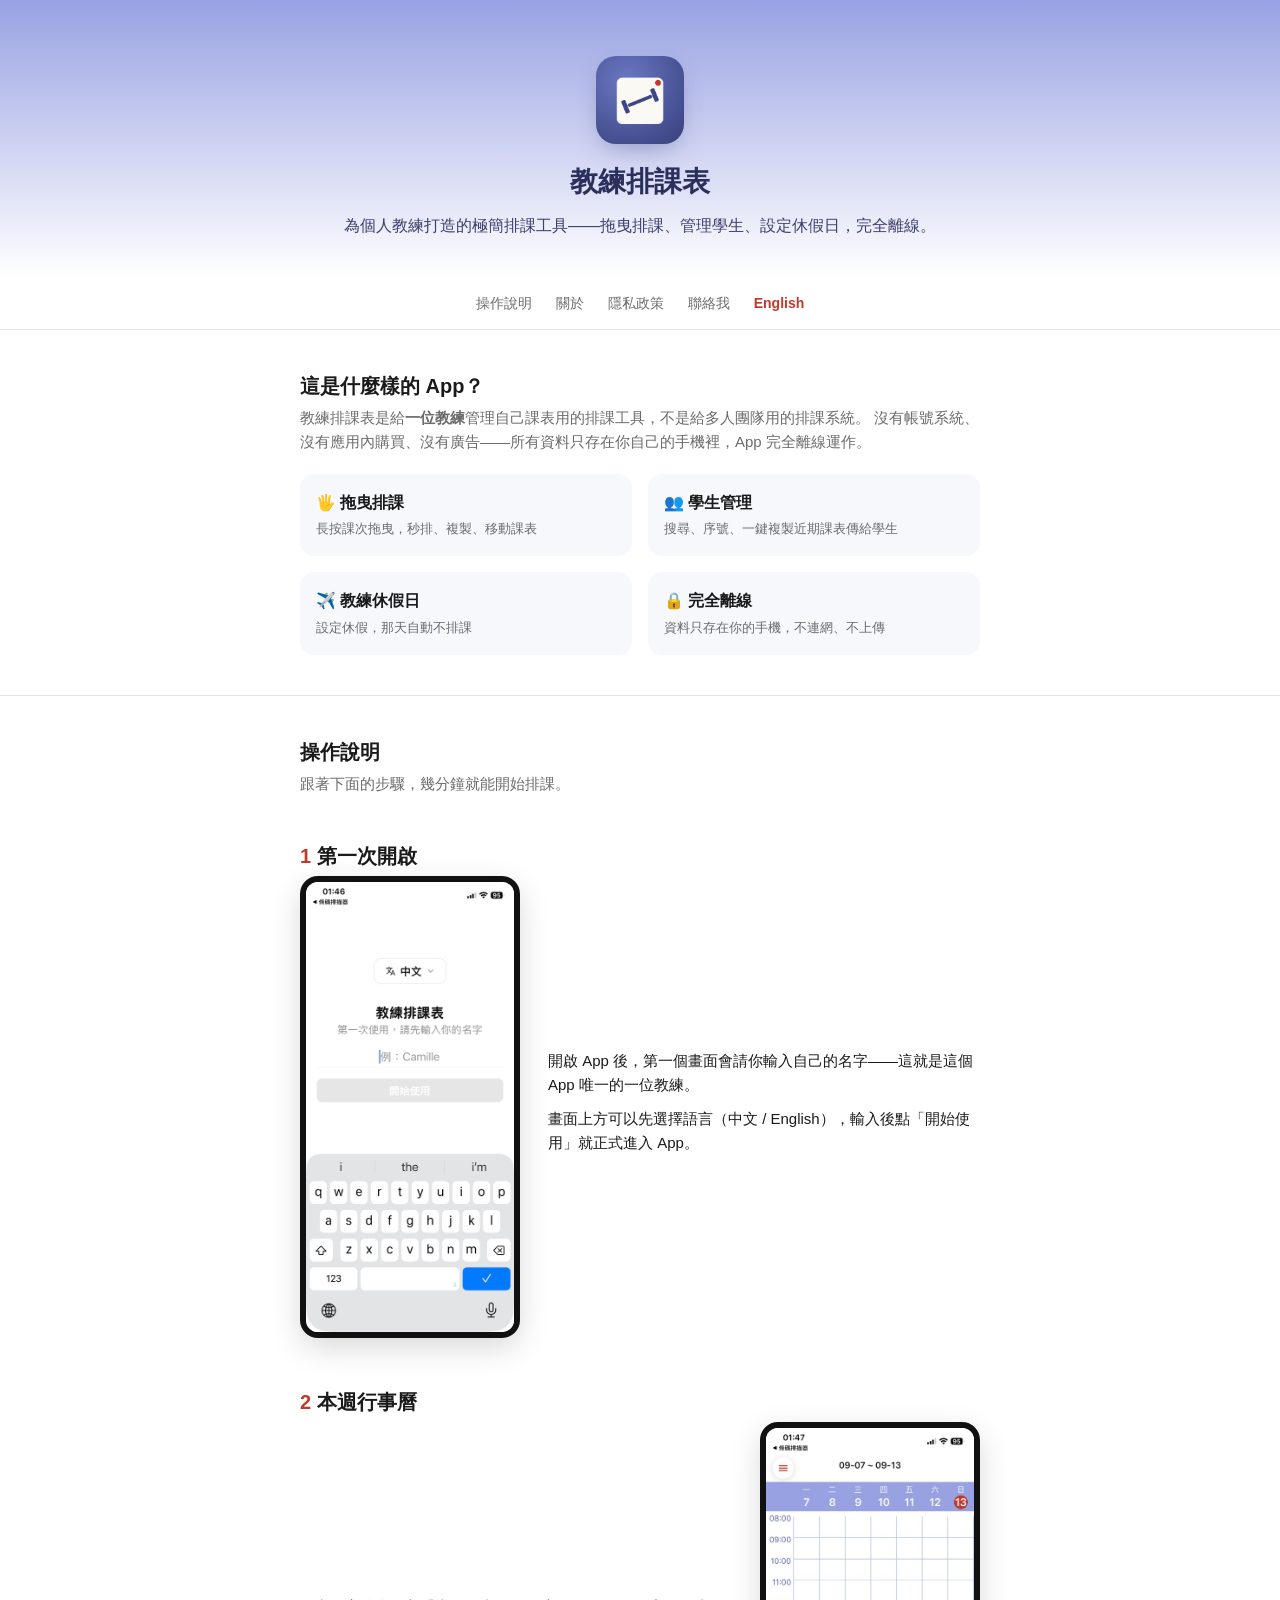
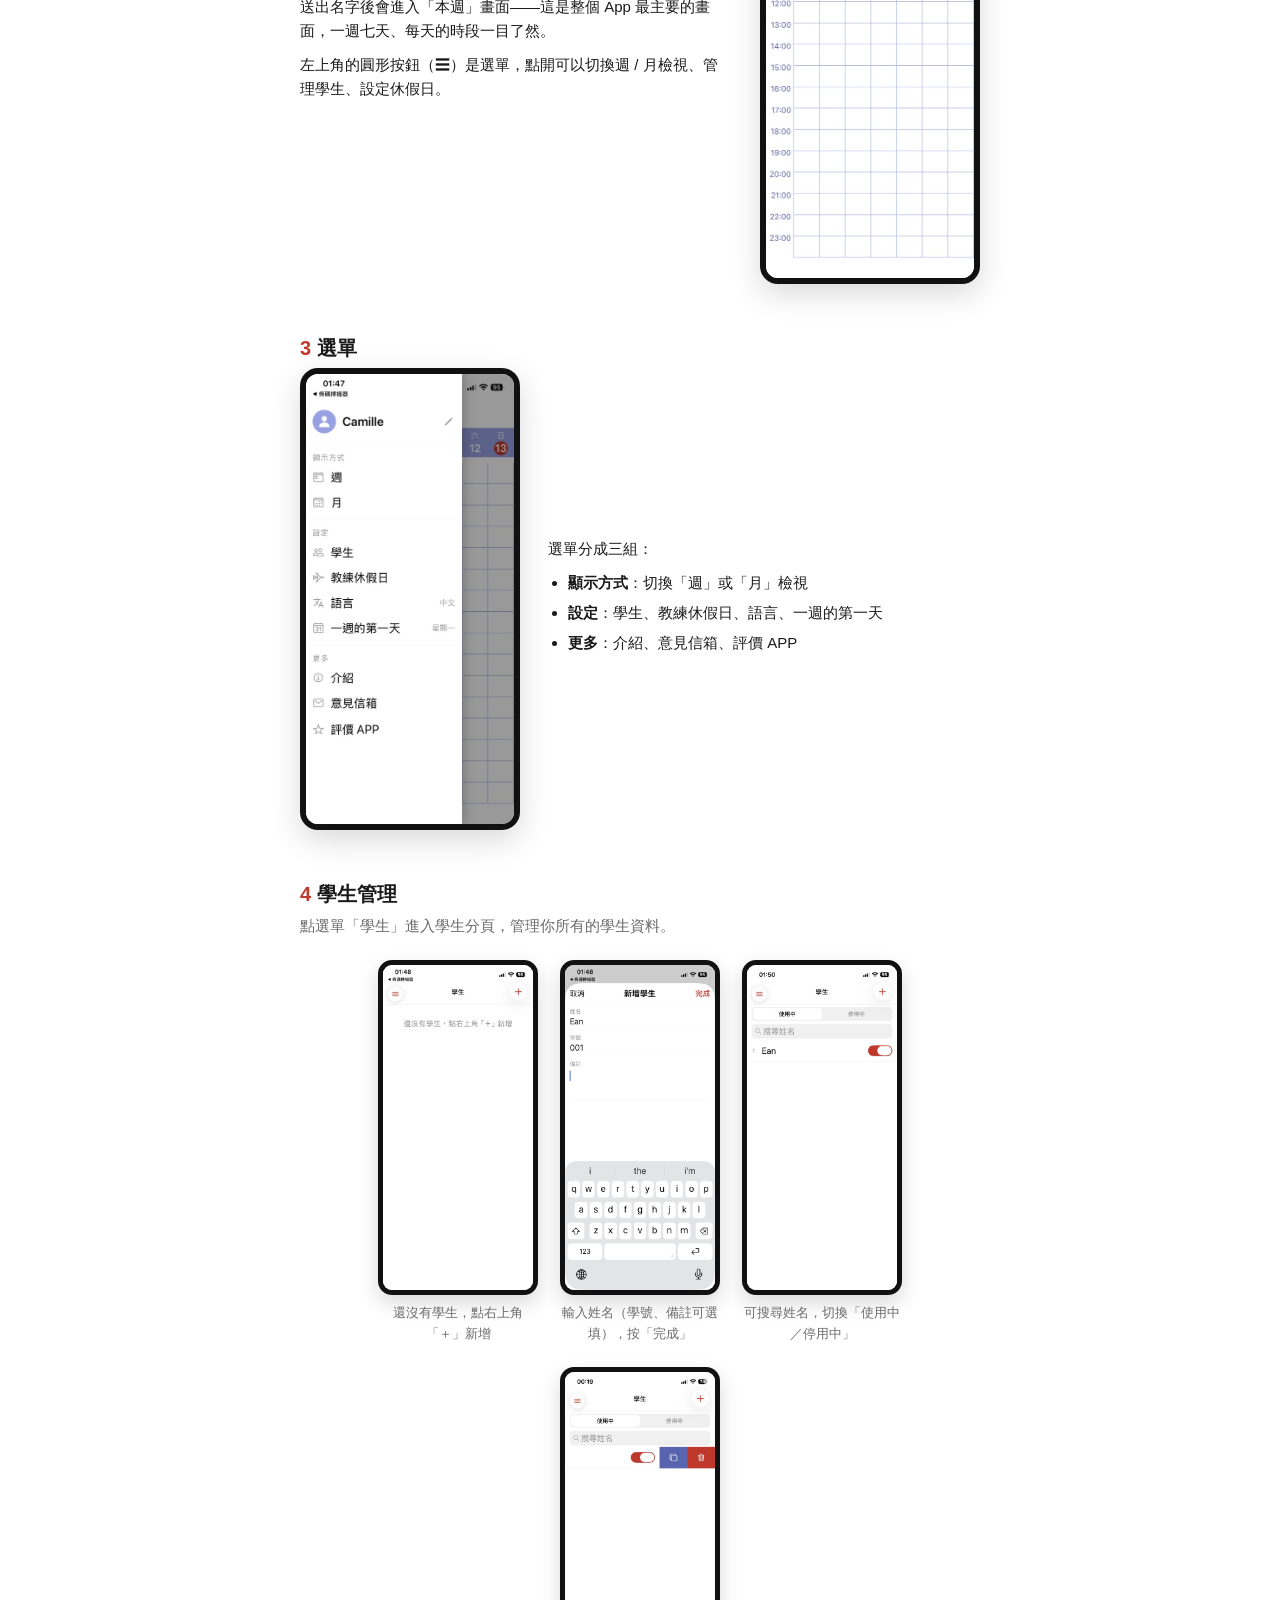
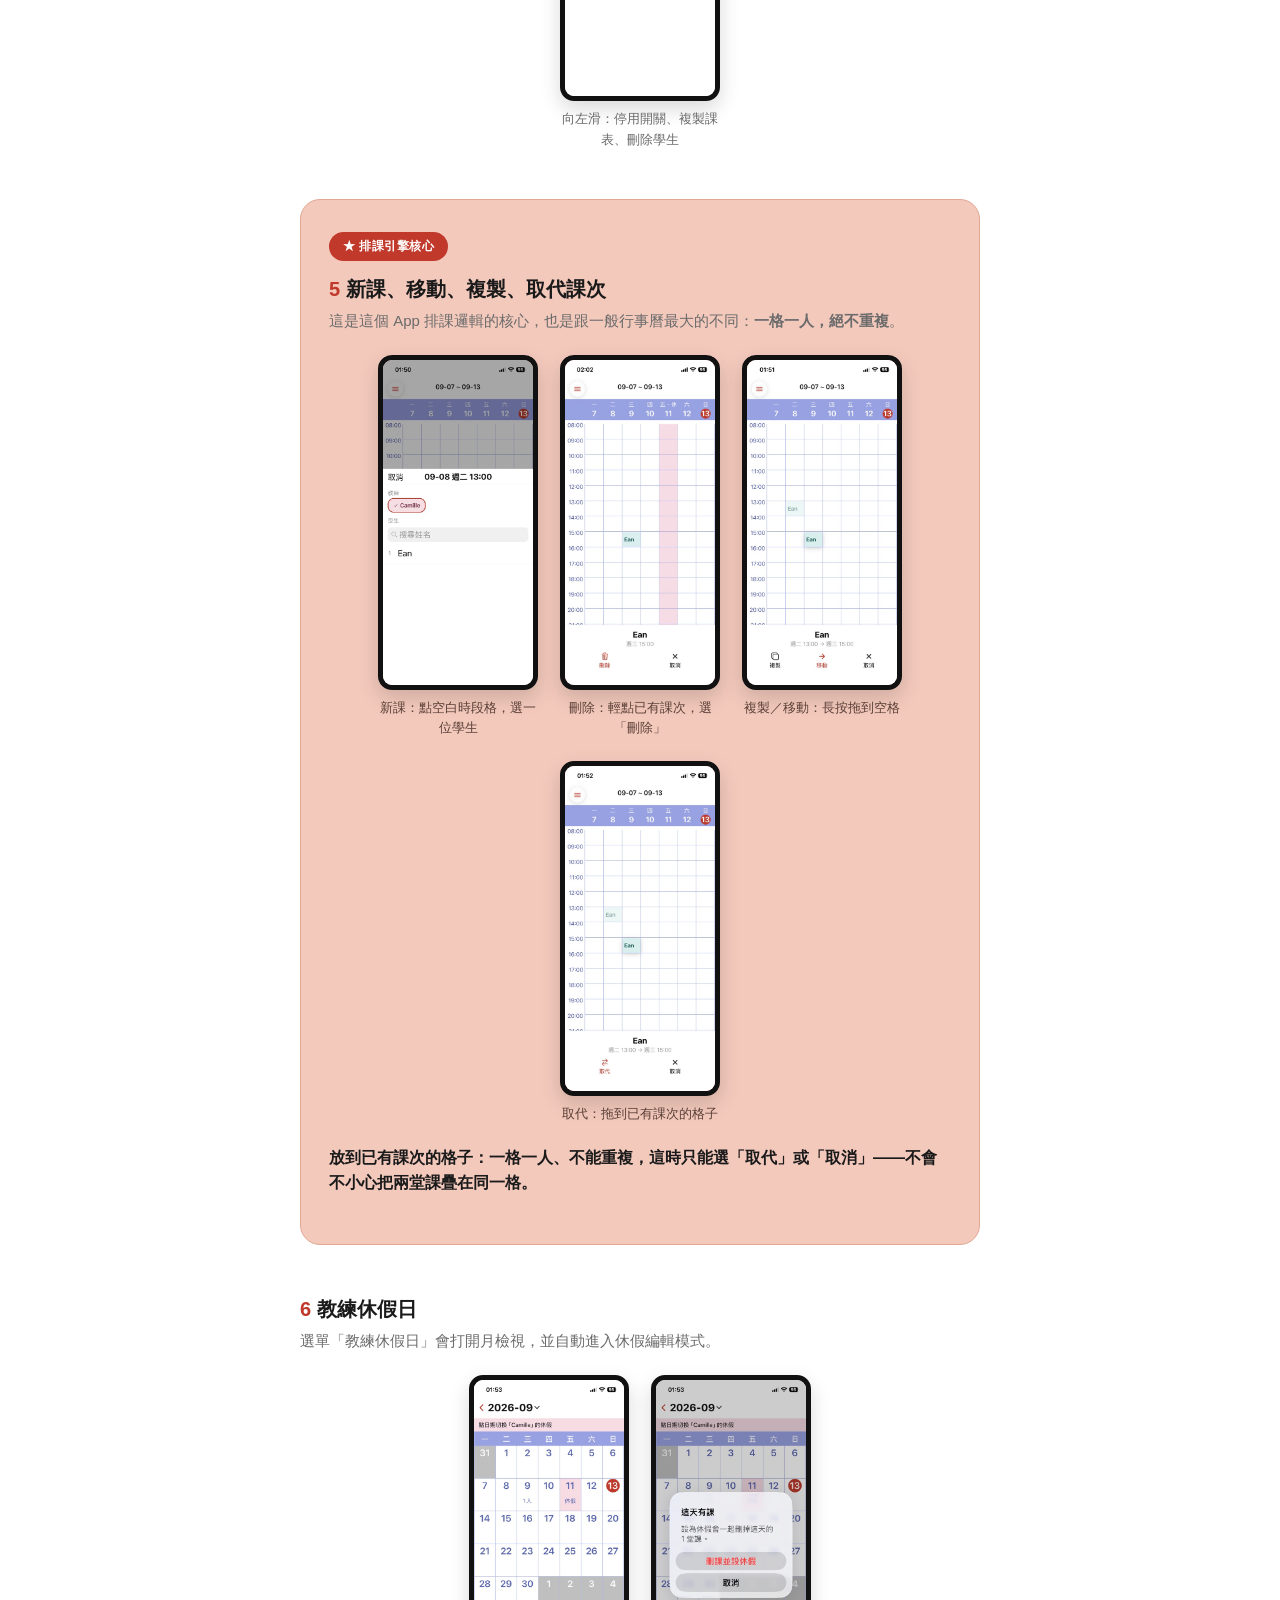
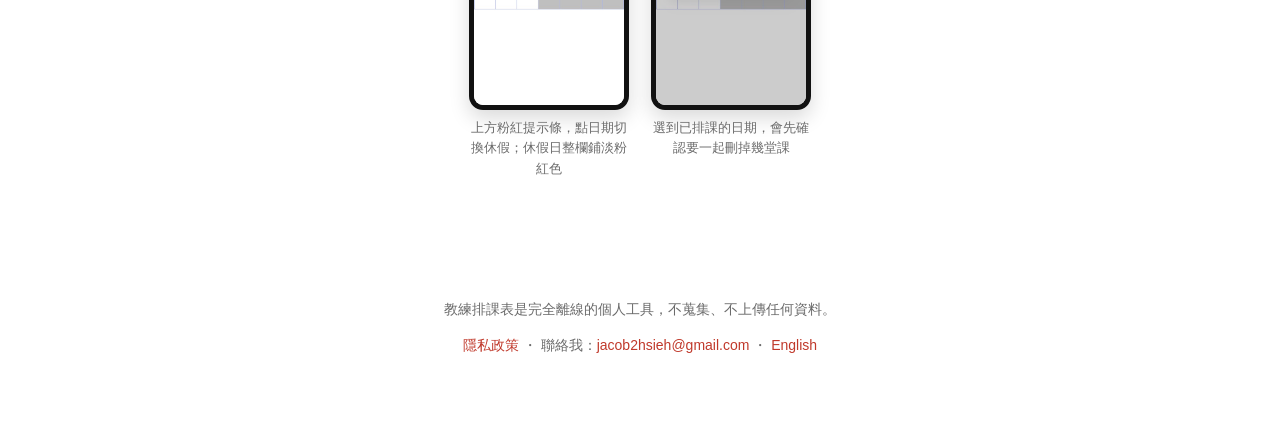
==== commit 9b3b6e14: "重拍中英文截圖，網站改成 6 步驟結構並新增英文頁 新圖-TW/新圖-EN 逐張對照舊 8 步驟重新編號成 1~6（4/6 步驟內含多張子截圖），壓縮進 assets/screenshots/zh、e" ====
--- a/index.html
+++ b/index.html
@@ -7,6 +7,11 @@
   <meta name="description" content="教練排課表：為單一教練打造的極簡排課工具。拖曳排課、管理學生、設定休假日，完全離線、沒有帳號、沒有廣告。" />
   <meta name="keywords" content="教練排課表,排課 App,健身教練,私人教練,課表管理,學生管理,拖曳排課,CoachSchedule" />
   <link rel="canonical" href="https://yrhhiming.github.io/CoachScheduleSite/" />
+
+  <!-- 語言版本 -->
+  <link rel="alternate" hreflang="zh-Hant" href="https://yrhhiming.github.io/CoachScheduleSite/" />
+  <link rel="alternate" hreflang="en" href="https://yrhhiming.github.io/CoachScheduleSite/en.html" />
+  <link rel="alternate" hreflang="x-default" href="https://yrhhiming.github.io/CoachScheduleSite/" />
 
   <!-- Open Graph / 社群分享預覽卡 -->
   <meta property="og:type" content="website" />
@@ -65,6 +70,7 @@
     <a href="#about">關於</a>
     <a href="privacy.html">隱私政策</a>
     <a href="mailto:jacob2hsieh@gmail.com">聯絡我</a>
+    <a href="en.html" class="lang-switch">English</a>
   </nav>
 
   <section id="about">
@@ -105,10 +111,10 @@
       <div style="padding: 24px 0;">
         <h2><span class="step-no">1</span>第一次開啟</h2>
         <div class="step">
-          <img src="assets/screenshots/IMG_2302.jpg" alt="第一次開啟 App，輸入教練名字" />
+          <img src="assets/screenshots/zh/1.jpg" alt="第一次開啟 App，輸入教練名字" />
           <div class="text">
             <p>開啟 App 後，第一個畫面會請你輸入自己的名字——這就是這個 App 唯一的一位教練。</p>
-            <p>畫面上方可以先選擇語言（中文 / English），送出名字後就正式進入 App。</p>
+            <p>畫面上方可以先選擇語言（中文 / English），輸入後點「開始使用」就正式進入 App。</p>
           </div>
         </div>
       </div>
@@ -118,7 +124,7 @@
       <div style="padding: 24px 0;">
         <h2><span class="step-no">2</span>本週行事曆</h2>
         <div class="step reverse">
-          <img src="assets/screenshots/IMG_2306.jpg" alt="本週行事曆，空白的週檢視" />
+          <img src="assets/screenshots/zh/2.jpg" alt="本週行事曆，空白的週檢視" />
           <div class="text">
             <p>送出名字後會進入「本週」畫面——這是整個 App 最主要的畫面，一週七天、每天的時段一目了然。</p>
             <p>左上角的圓形按鈕（☰）是選單，點開可以切換週 / 月檢視、管理學生、設定休假日。</p>
@@ -131,7 +137,7 @@
       <div style="padding: 24px 0;">
         <h2><span class="step-no">3</span>選單</h2>
         <div class="step">
-          <img src="assets/screenshots/IMG_2307.jpg" alt="左上角選單，顯示週/月切換、學生、教練休假日、語言、一週的第一天等設定" />
+          <img src="assets/screenshots/zh/3.jpg" alt="左上角選單，顯示週/月切換、學生、教練休假日、語言、一週的第一天等設定" />
           <div class="text">
             <p>選單分成三組：</p>
             <ul>
@@ -146,41 +152,25 @@
 
     <div class="wrap">
       <div style="padding: 24px 0;">
-        <h2><span class="step-no">4</span>新增學生</h2>
-        <div class="step reverse">
-          <img src="assets/screenshots/IMG_2309.jpg" alt="新增學生表單，輸入姓名與學號" />
-          <div class="text">
-            <p>點選單「學生」進入學生分頁，第一次會是空的。點右上角「＋」，輸入姓名（學號、備註可選填），按「完成」就新增好了。</p>
-          </div>
-        </div>
-      </div>
-    </div>
-
-    <div class="wrap">
-      <div style="padding: 24px 0;">
-        <h2><span class="step-no">5</span>學生清單</h2>
-        <div class="step">
-          <img src="assets/screenshots/IMG_2311.jpg" alt="學生清單，向左滑出複製與刪除按鈕" />
-          <div class="text">
-            <p>學生清單支援：</p>
-            <ul>
-              <li><strong>搜尋姓名</strong>——學生一多可以快速找人</li>
-              <li><strong>使用中 / 停用中</strong>分頁——暫時不排課的學生可以停用，資料還在</li>
-              <li><strong>向左滑</strong>一列——藍色「複製」把這位學生近 14 天的課表文字複製到剪貼簿；紅色「刪除」會刪掉這位學生（含所有課次紀錄）</li>
-            </ul>
-          </div>
-        </div>
-      </div>
-    </div>
-
-    <div class="wrap">
-      <div style="padding: 24px 0;">
-        <h2><span class="step-no">6</span>排課</h2>
-        <div class="step reverse">
-          <img src="assets/screenshots/IMG_2313.jpg" alt="點空白時段跳出的排課面板，教練預先選好，下方選學生" />
-          <div class="text">
-            <p>回到「本週」，點任一空白時段格會跳出面板：上方教練已經幫你選好（單教練 App 不用選），下方是學生清單，可以搜尋姓名。點一位學生，這堂課就建立好了。</p>
-          </div>
+        <h2><span class="step-no">4</span>學生管理</h2>
+        <p class="step-desc">點選單「學生」進入學生分頁，管理你所有的學生資料。</p>
+        <div class="substeps">
+          <figure>
+            <img src="assets/screenshots/zh/4-1.jpg" alt="還沒有學生的空白畫面" />
+            <figcaption>還沒有學生，點右上角「＋」新增</figcaption>
+          </figure>
+          <figure>
+            <img src="assets/screenshots/zh/4-2.jpg" alt="新增學生表單，輸入姓名與學號" />
+            <figcaption>輸入姓名（學號、備註可選填），按「完成」</figcaption>
+          </figure>
+          <figure>
+            <img src="assets/screenshots/zh/4-3.jpg" alt="學生清單，顯示搜尋欄與使用中/停用中分頁" />
+            <figcaption>可搜尋姓名，切換「使用中／停用中」</figcaption>
+          </figure>
+          <figure>
+            <img src="assets/screenshots/zh/4-4.jpg" alt="向左滑出開關、複製、刪除按鈕" />
+            <figcaption>向左滑：停用開關、複製課表、刪除學生</figcaption>
+          </figure>
         </div>
       </div>
     </div>
@@ -188,48 +178,43 @@
     <div class="wrap">
       <div class="featured">
         <span class="featured-badge">★ 排課引擎核心</span>
-        <h2><span class="step-no">7</span>新課、移動、複製、取代課次</h2>
-        <p class="step-desc" style="margin-bottom: 20px;">這是這個 App 排課邏輯的核心，也是跟一般行事曆最大的不同：<strong>一格一人，絕不重複</strong>。</p>
-        <div class="step">
-          <img src="assets/screenshots/IMG_2313.jpg" alt="點空白時段跳出的排課面板，教練預先選好，下方選學生" />
-          <div class="text">
-            <p><strong>新課</strong>：點任一空白時段格，跳出面板選一位學生，這堂課就建立好了（詳見第 6 步）。</p>
-          </div>
-        </div>
-
-        <div class="step reverse" style="margin-top: 28px;">
-          <img src="assets/screenshots/IMG_2314.jpg" alt="長按課次拖曳，放到空格，下方跳出複製、移動或取消" />
-          <div class="text">
-            <p>長按已建立的課次方塊，拖到另一個時段放開，下方會跳出動作列。放到<strong>空格</strong>：可以選「複製」或「移動」。</p>
-            <span class="note">輕點（不拖曳）已有課次，會跳出「刪除／取消」。</span>
-          </div>
-        </div>
-
-        <div class="step reverse" style="margin-top: 28px;">
-          <img src="assets/screenshots/IMG_2315.jpg" alt="拖到已有課次的格子，下方只會出現取代與取消" />
-          <div class="text">
-            <p class="highlight-rule">放到<strong>已有課次的格子</strong>：一格一人、不能重複，這時只能選「取代」或「取消」——不會不小心把兩堂課疊在同一格。</p>
-          </div>
-        </div>
-      </div>
-    </div>
-
-    <div class="wrap">
-      <div style="padding: 24px 0;">
-        <h2><span class="step-no">8</span>教練休假日</h2>
-        <div class="step reverse">
-          <img src="assets/screenshots/IMG_2316.jpg" alt="月檢視的休假編輯模式，粉紅提示條說明點日期切換休假" />
-          <div class="text">
-            <p>選單「教練休假日」會打開月檢視，並自動進入休假編輯模式（上方粉紅提示條）。點任一天就能設定 / 取消當天休假。</p>
-            <span class="note off">休假日整欄會鋪淡粉紅色，一眼就看出來。休假日也不能再把課拖進去。</span>
-          </div>
-        </div>
-
-        <div class="step" style="margin-top: 28px;">
-          <img src="assets/screenshots/IMG_2317.jpg" alt="選到已經有排課的日期時，跳出確認訊息" />
-          <div class="text">
-            <p>如果選到<strong>已經排了課</strong>的日期，會先跳出確認訊息，告訴你會一起刪掉幾堂課，確認後才會刪課並設休假。</p>
-          </div>
+        <h2><span class="step-no">5</span>新課、移動、複製、取代課次</h2>
+        <p class="step-desc" style="margin-bottom: 0;">這是這個 App 排課邏輯的核心，也是跟一般行事曆最大的不同：<strong>一格一人，絕不重複</strong>。</p>
+        <div class="substeps">
+          <figure>
+            <img src="assets/screenshots/zh/5-1.jpg" alt="點空白時段跳出的排課面板，選一位學生" />
+            <figcaption>新課：點空白時段格，選一位學生</figcaption>
+          </figure>
+          <figure>
+            <img src="assets/screenshots/zh/5-2.jpg" alt="輕點已有課次，跳出刪除或取消" />
+            <figcaption>刪除：輕點已有課次，選「刪除」</figcaption>
+          </figure>
+          <figure>
+            <img src="assets/screenshots/zh/5-3.jpg" alt="長按課次拖到空格，跳出複製或移動" />
+            <figcaption>複製／移動：長按拖到空格</figcaption>
+          </figure>
+          <figure>
+            <img src="assets/screenshots/zh/5-4.jpg" alt="拖到已有課次的格子，只能選取代或取消" />
+            <figcaption>取代：拖到已有課次的格子</figcaption>
+          </figure>
+        </div>
+        <p class="highlight-rule" style="margin-top: 20px;">放到<strong>已有課次的格子</strong>：一格一人、不能重複，這時只能選「取代」或「取消」——不會不小心把兩堂課疊在同一格。</p>
+      </div>
+    </div>
+
+    <div class="wrap">
+      <div style="padding: 24px 0;">
+        <h2><span class="step-no">6</span>教練休假日</h2>
+        <p class="step-desc">選單「教練休假日」會打開月檢視，並自動進入休假編輯模式。</p>
+        <div class="substeps">
+          <figure>
+            <img src="assets/screenshots/zh/6-1.jpg" alt="月檢視的休假編輯模式，粉紅提示條說明點日期切換休假" />
+            <figcaption>上方粉紅提示條，點日期切換休假；休假日整欄鋪淡粉紅色</figcaption>
+          </figure>
+          <figure>
+            <img src="assets/screenshots/zh/6-2.jpg" alt="選到已經有排課的日期時，跳出確認訊息" />
+            <figcaption>選到已排課的日期，會先確認要一起刪掉幾堂課</figcaption>
+          </figure>
         </div>
       </div>
     </div>
@@ -240,7 +225,8 @@
       <p>教練排課表是完全離線的個人工具，不蒐集、不上傳任何資料。</p>
       <p>
         <a href="privacy.html">隱私政策</a> ・
-        聯絡我：<a href="mailto:jacob2hsieh@gmail.com">jacob2hsieh@gmail.com</a>
+        聯絡我：<a href="mailto:jacob2hsieh@gmail.com">jacob2hsieh@gmail.com</a> ・
+        <a href="en.html">English</a>
       </p>
     </div>
   </footer>
--- a/style.css
+++ b/style.css
@@ -182,6 +182,45 @@
   color: var(--text);
 }
 
+/* ── 多圖步驟（一段文字搭配多張截圖）───────────── */
+.substeps {
+  display: flex;
+  flex-wrap: wrap;
+  justify-content: center;
+  gap: 22px;
+  margin-top: 22px;
+}
+
+.substeps figure {
+  flex: 0 1 160px;
+  margin: 0;
+  text-align: center;
+}
+
+.substeps img {
+  width: 100%;
+  border-radius: 14px;
+  border: 5px solid #111;
+  box-shadow: 0 8px 20px rgba(0, 0, 0, 0.15);
+  display: block;
+}
+
+.substeps figcaption {
+  margin-top: 8px;
+  font-size: 13px;
+  color: var(--muted);
+}
+
+.featured .substeps figcaption {
+  color: #5a3f36;
+}
+
+/* ── 語言切換 ───────────────────────────────── */
+nav.top .lang-switch {
+  color: var(--accent);
+  font-weight: 600;
+}
+
 /* ── Feature grid（首頁摘要用）───────────────────── */
 .features {
   display: grid;
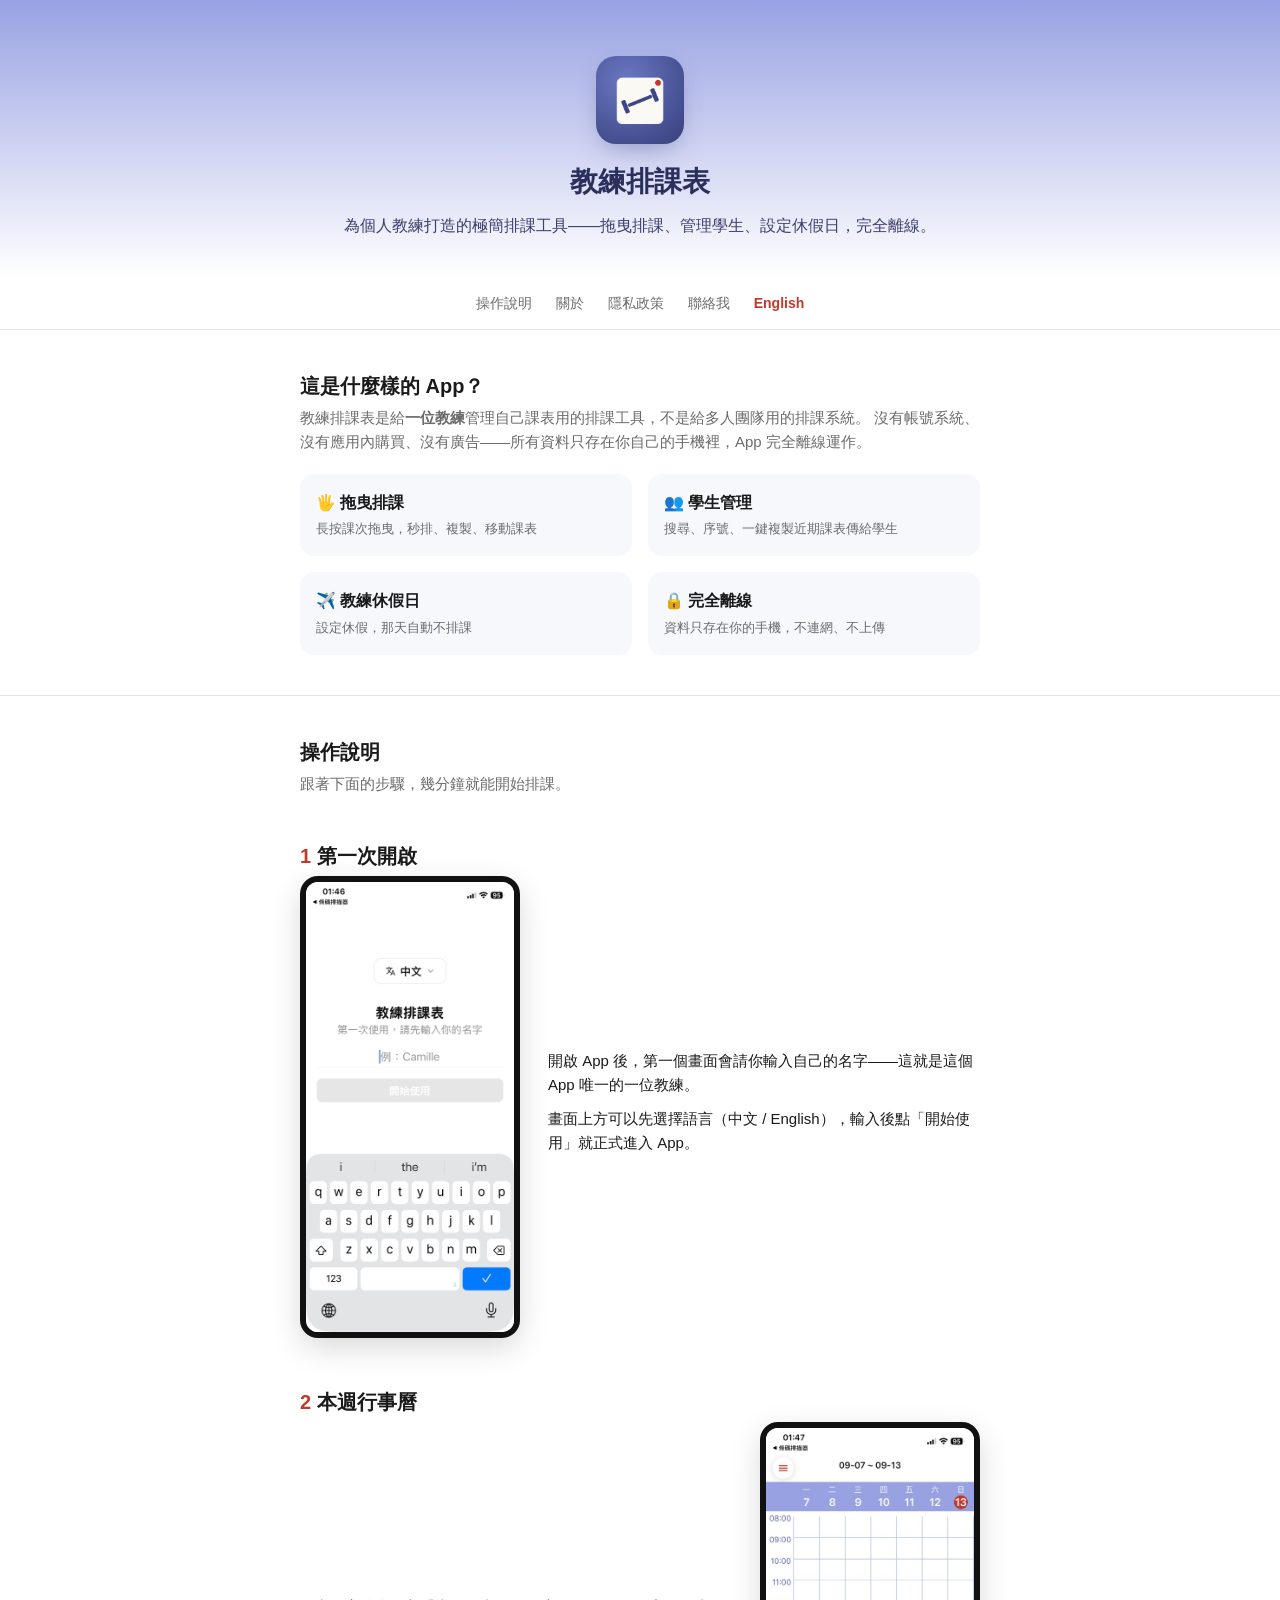
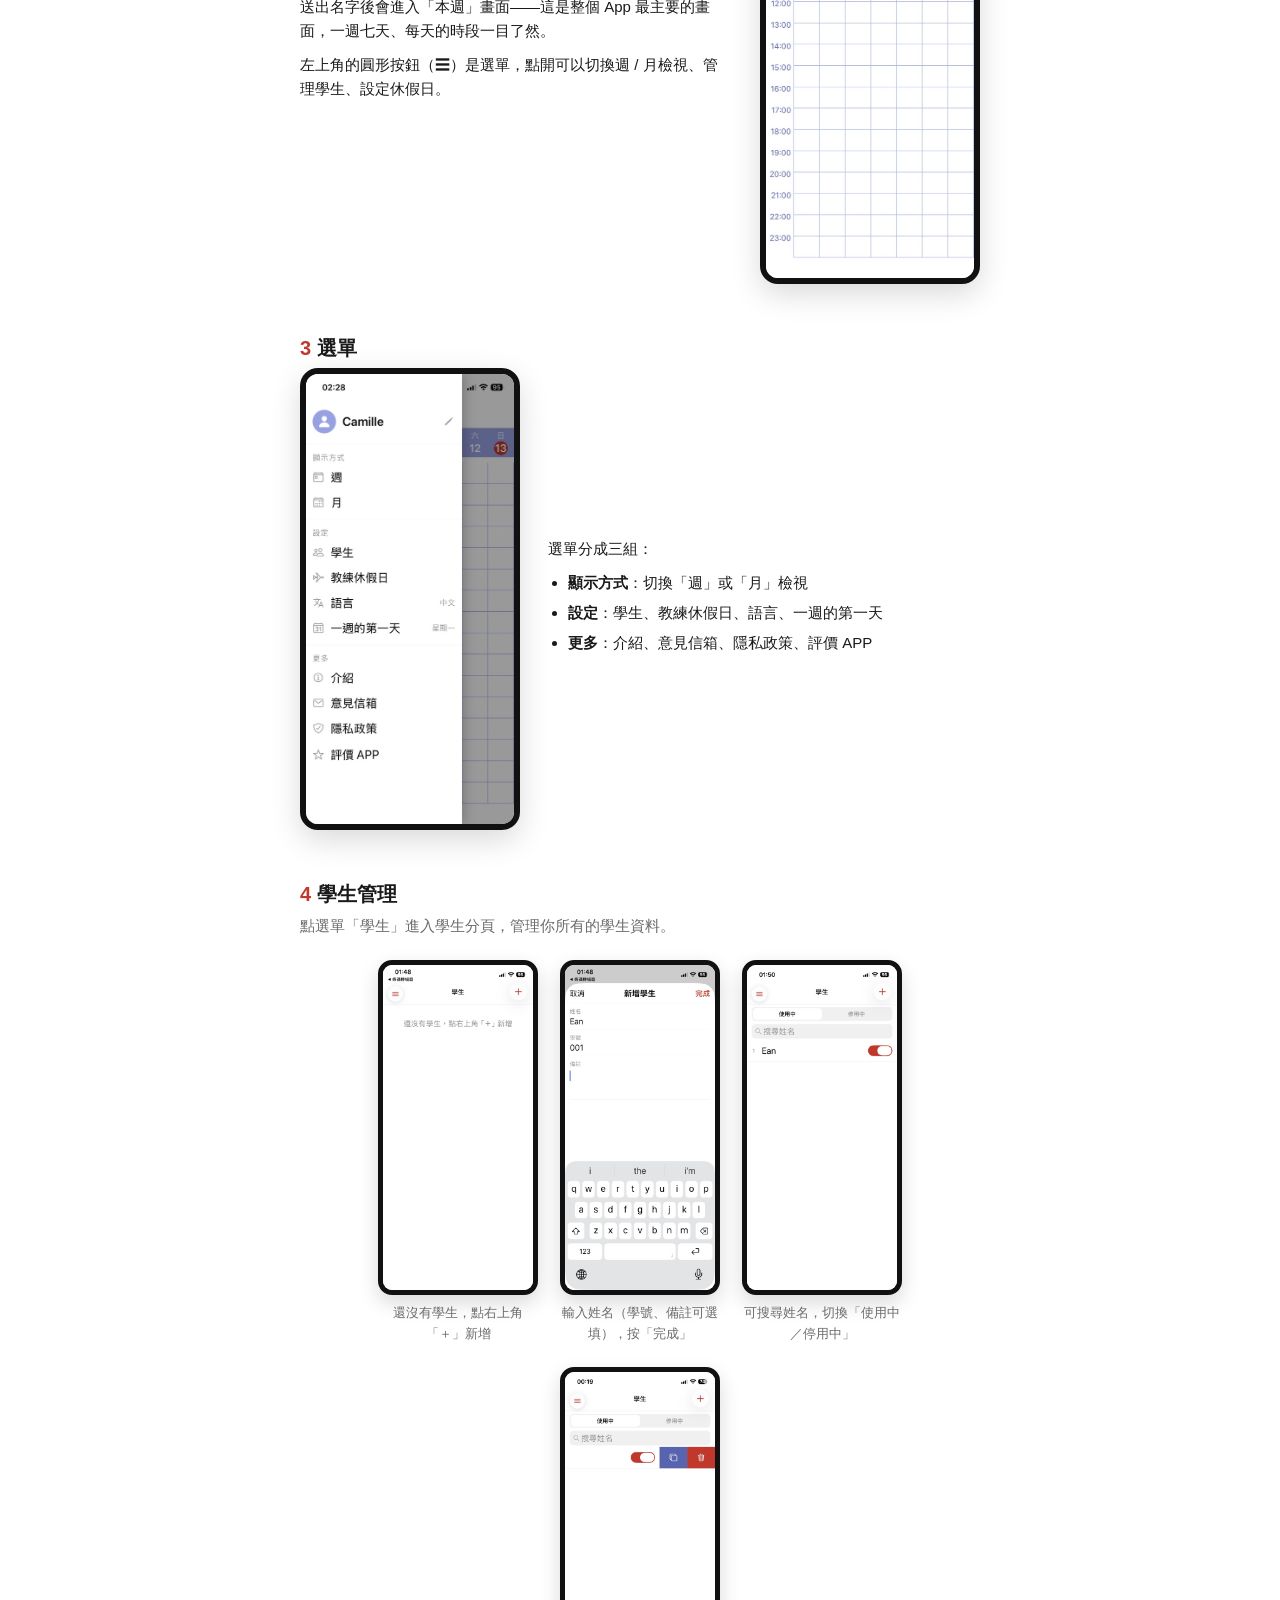
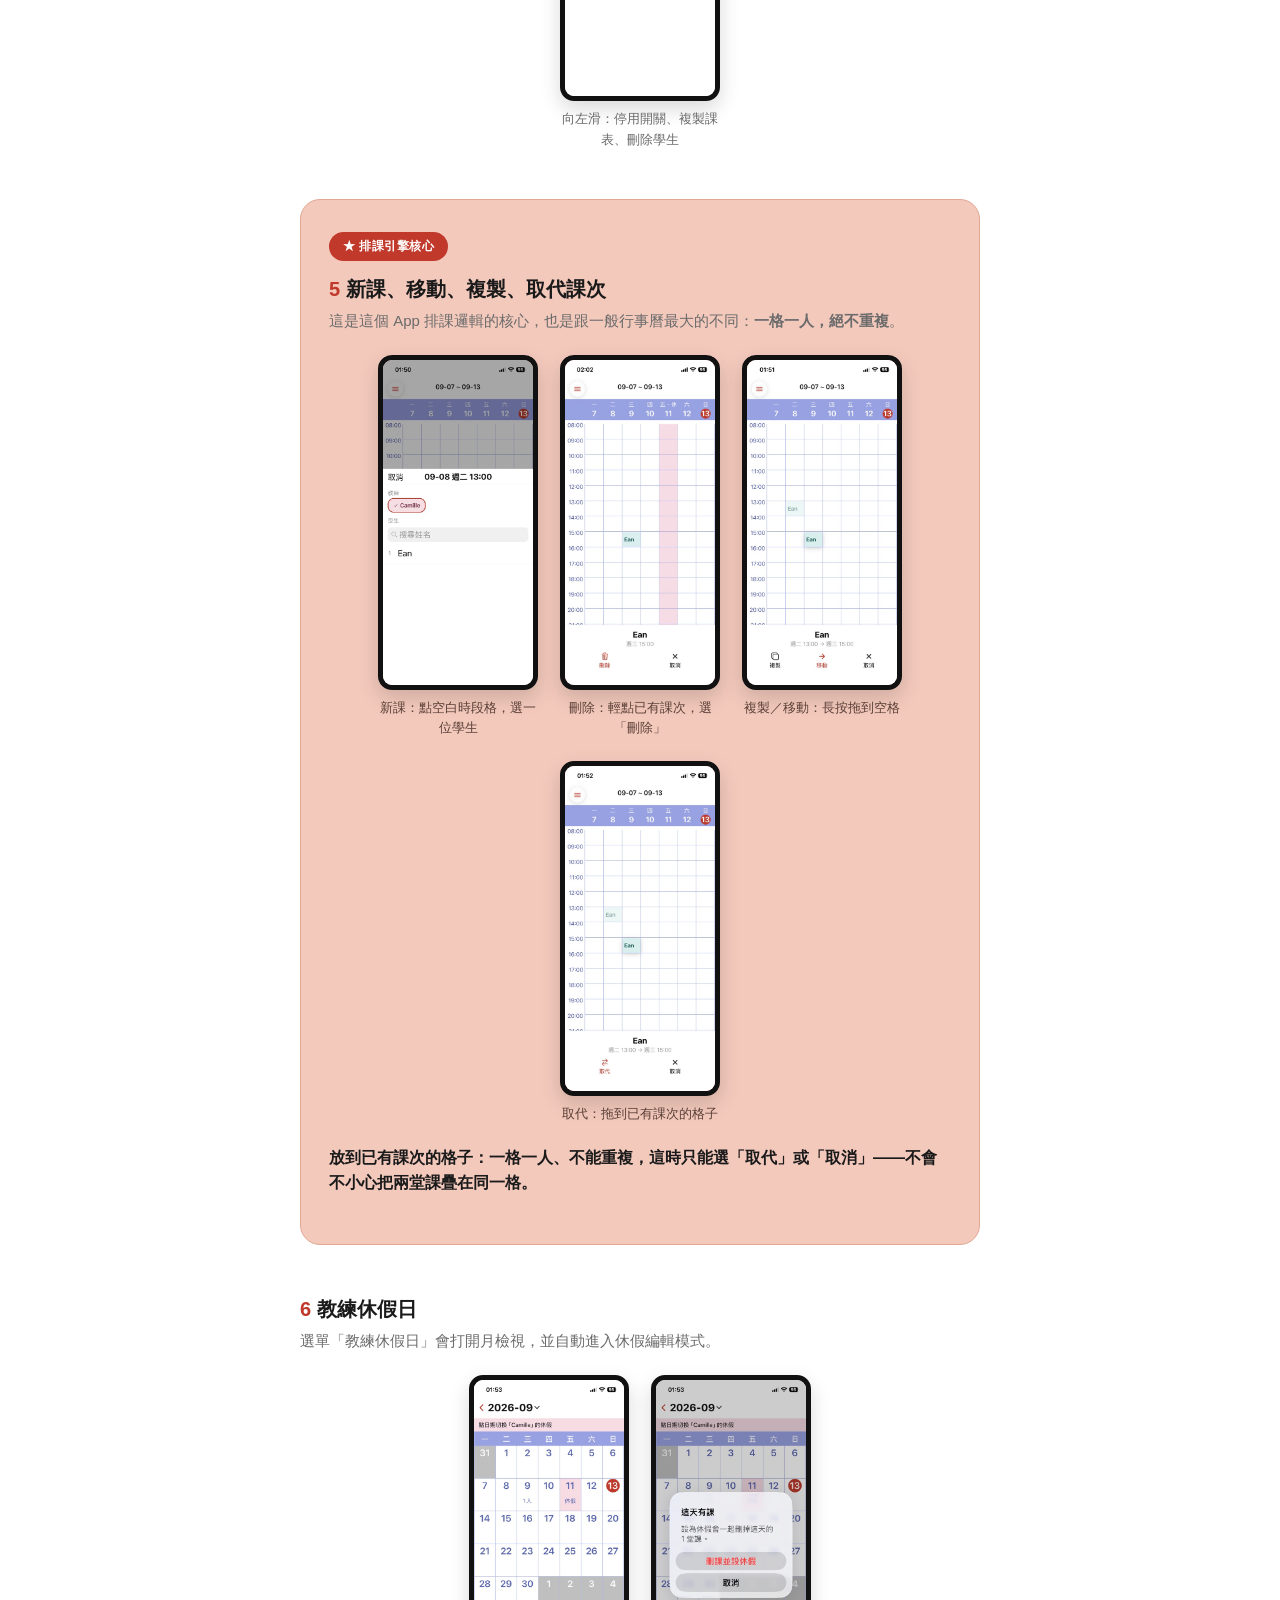
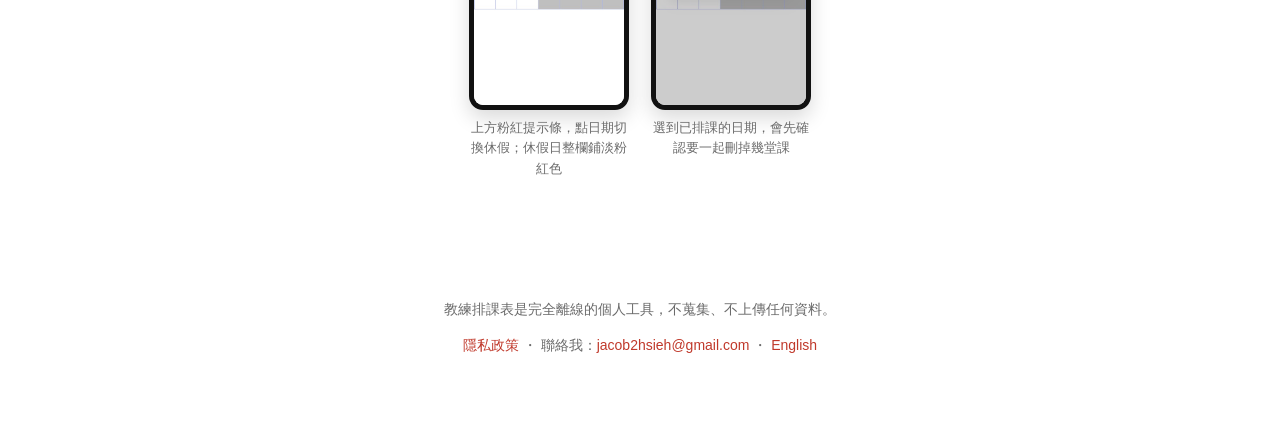
==== commit 5ca4dd86: "更新選單截圖，補上隱私政策項目 3.jpg（zh/en）換成新拍的選單畫面，更多分組多了隱私政策；index.html/en.html 的選單條列文字同步補上這一項。  Co-Authored-By:" ====
--- a/index.html
+++ b/index.html
@@ -143,7 +143,7 @@
             <ul>
               <li><strong>顯示方式</strong>：切換「週」或「月」檢視</li>
               <li><strong>設定</strong>：學生、教練休假日、語言、一週的第一天</li>
-              <li><strong>更多</strong>：介紹、意見信箱、評價 APP</li>
+              <li><strong>更多</strong>：介紹、意見信箱、隱私政策、評價 APP</li>
             </ul>
           </div>
         </div>
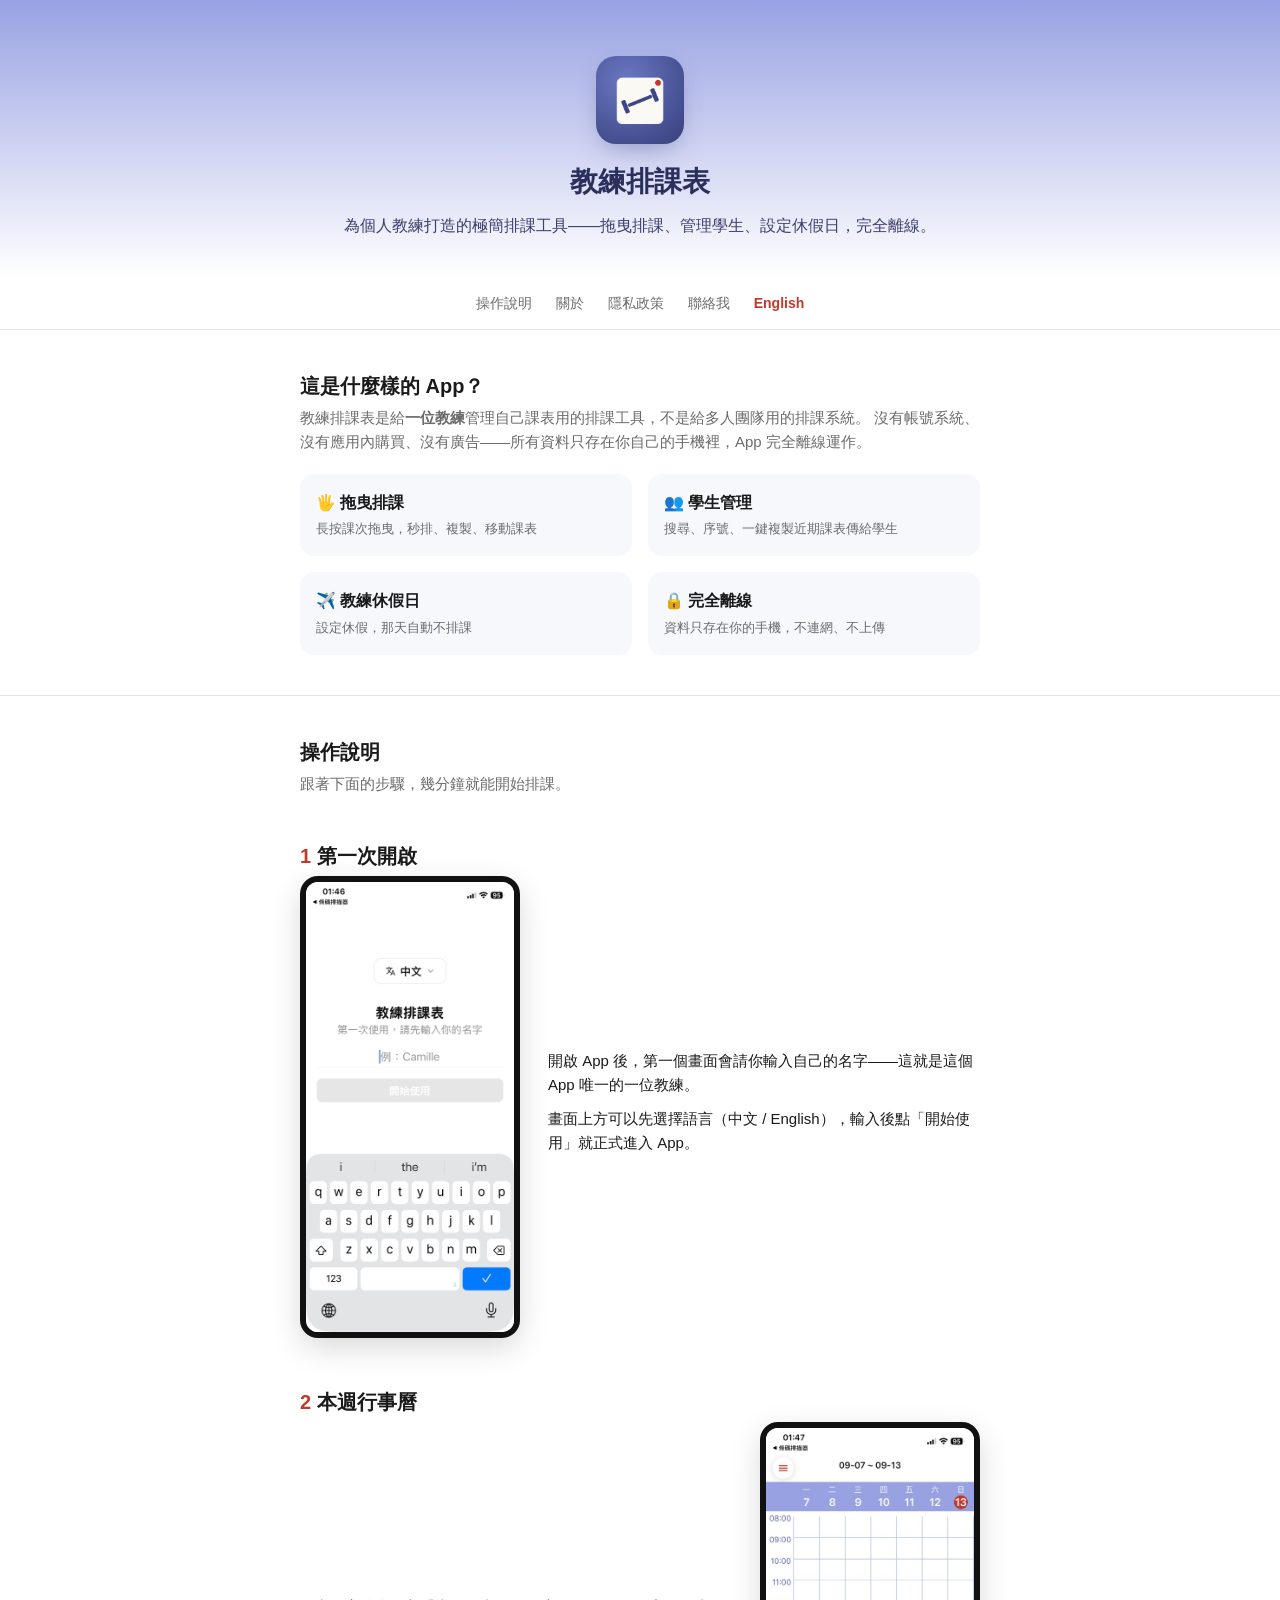
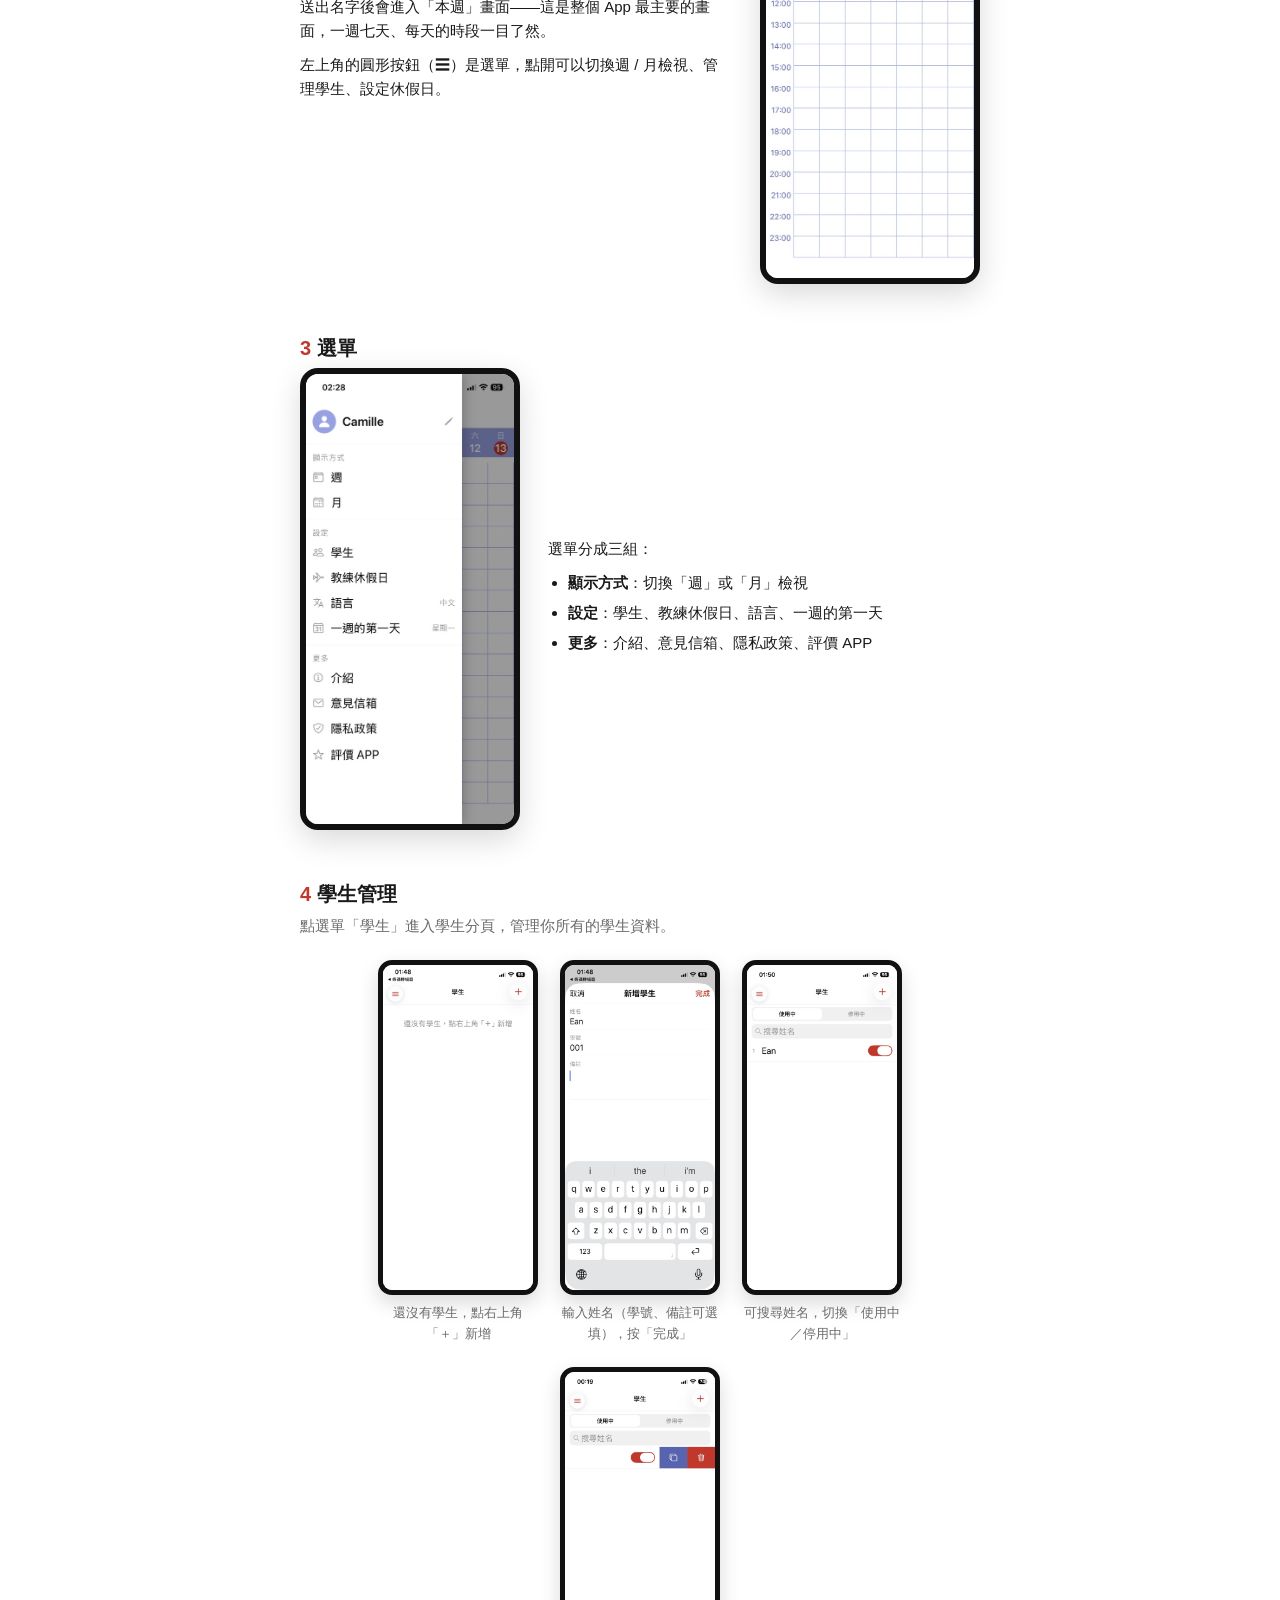
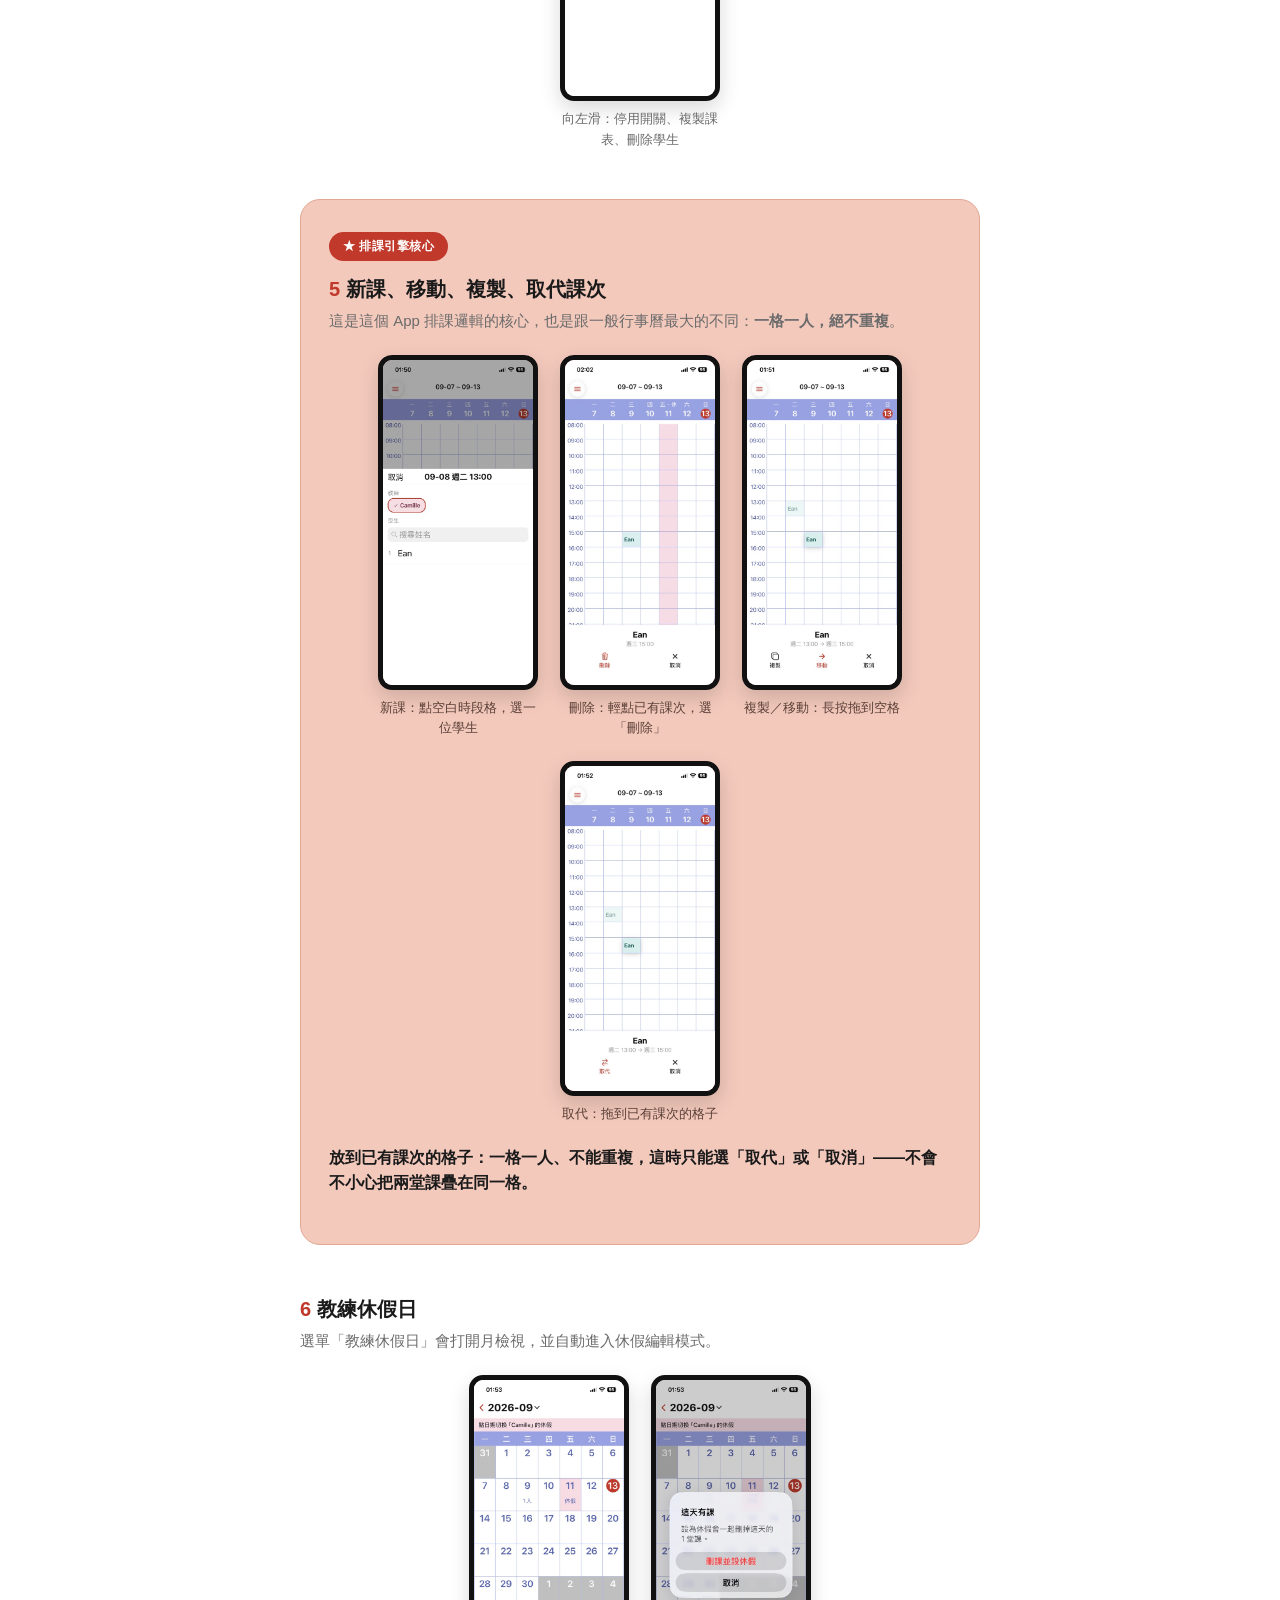
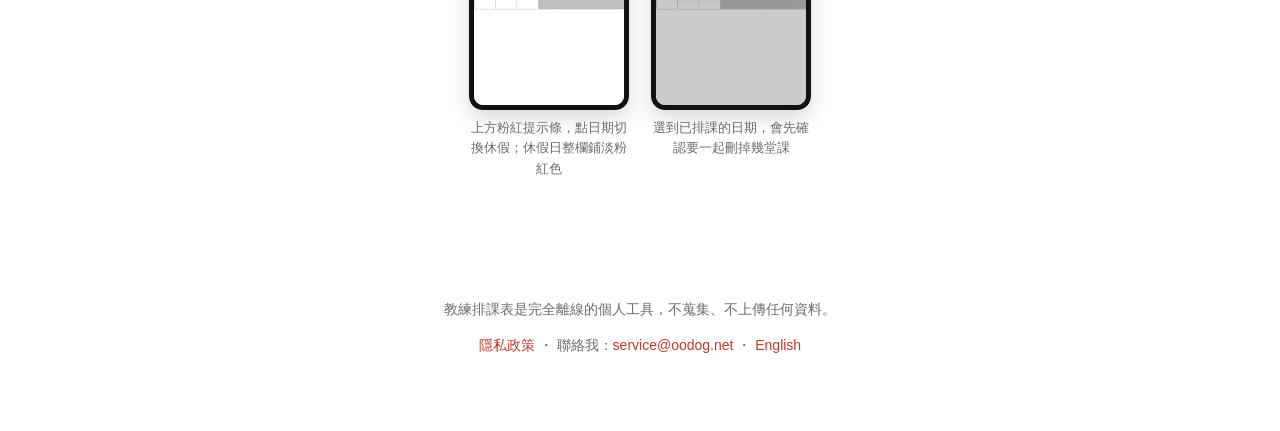
==== commit df591a02: "聯絡信箱改為 service@oodog.net（首頁、隱私政策，中英各兩處） Co-Authored-By: Claude Sonnet 5.5 <noreply@anthropic.com>" ====
--- a/index.html
+++ b/index.html
@@ -69,7 +69,7 @@
     <a href="#guide">操作說明</a>
     <a href="#about">關於</a>
     <a href="privacy.html">隱私政策</a>
-    <a href="mailto:jacob2hsieh@gmail.com">聯絡我</a>
+    <a href="mailto:service@oodog.net">聯絡我</a>
     <a href="en.html" class="lang-switch">English</a>
   </nav>
 
@@ -225,7 +225,7 @@
       <p>教練排課表是完全離線的個人工具，不蒐集、不上傳任何資料。</p>
       <p>
         <a href="privacy.html">隱私政策</a> ・
-        聯絡我：<a href="mailto:jacob2hsieh@gmail.com">jacob2hsieh@gmail.com</a> ・
+        聯絡我：<a href="mailto:service@oodog.net">service@oodog.net</a> ・
         <a href="en.html">English</a>
       </p>
     </div>
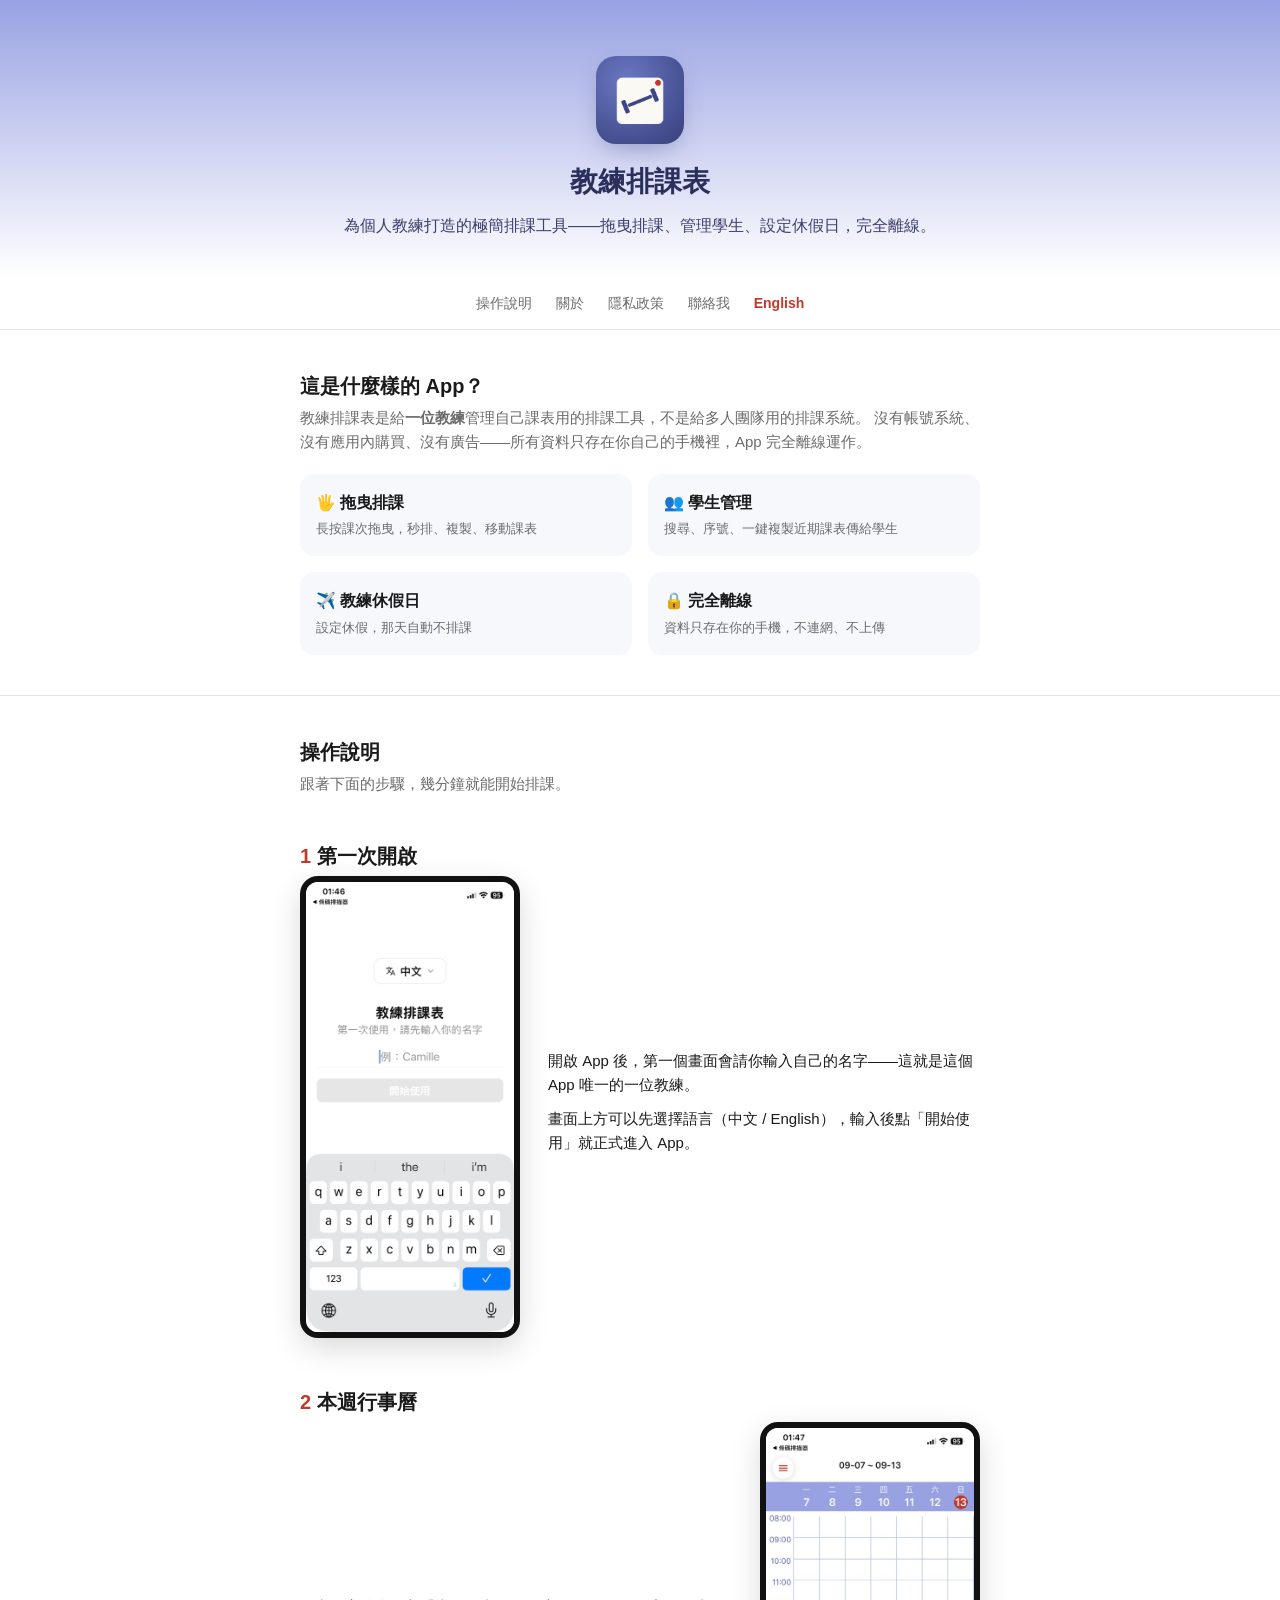
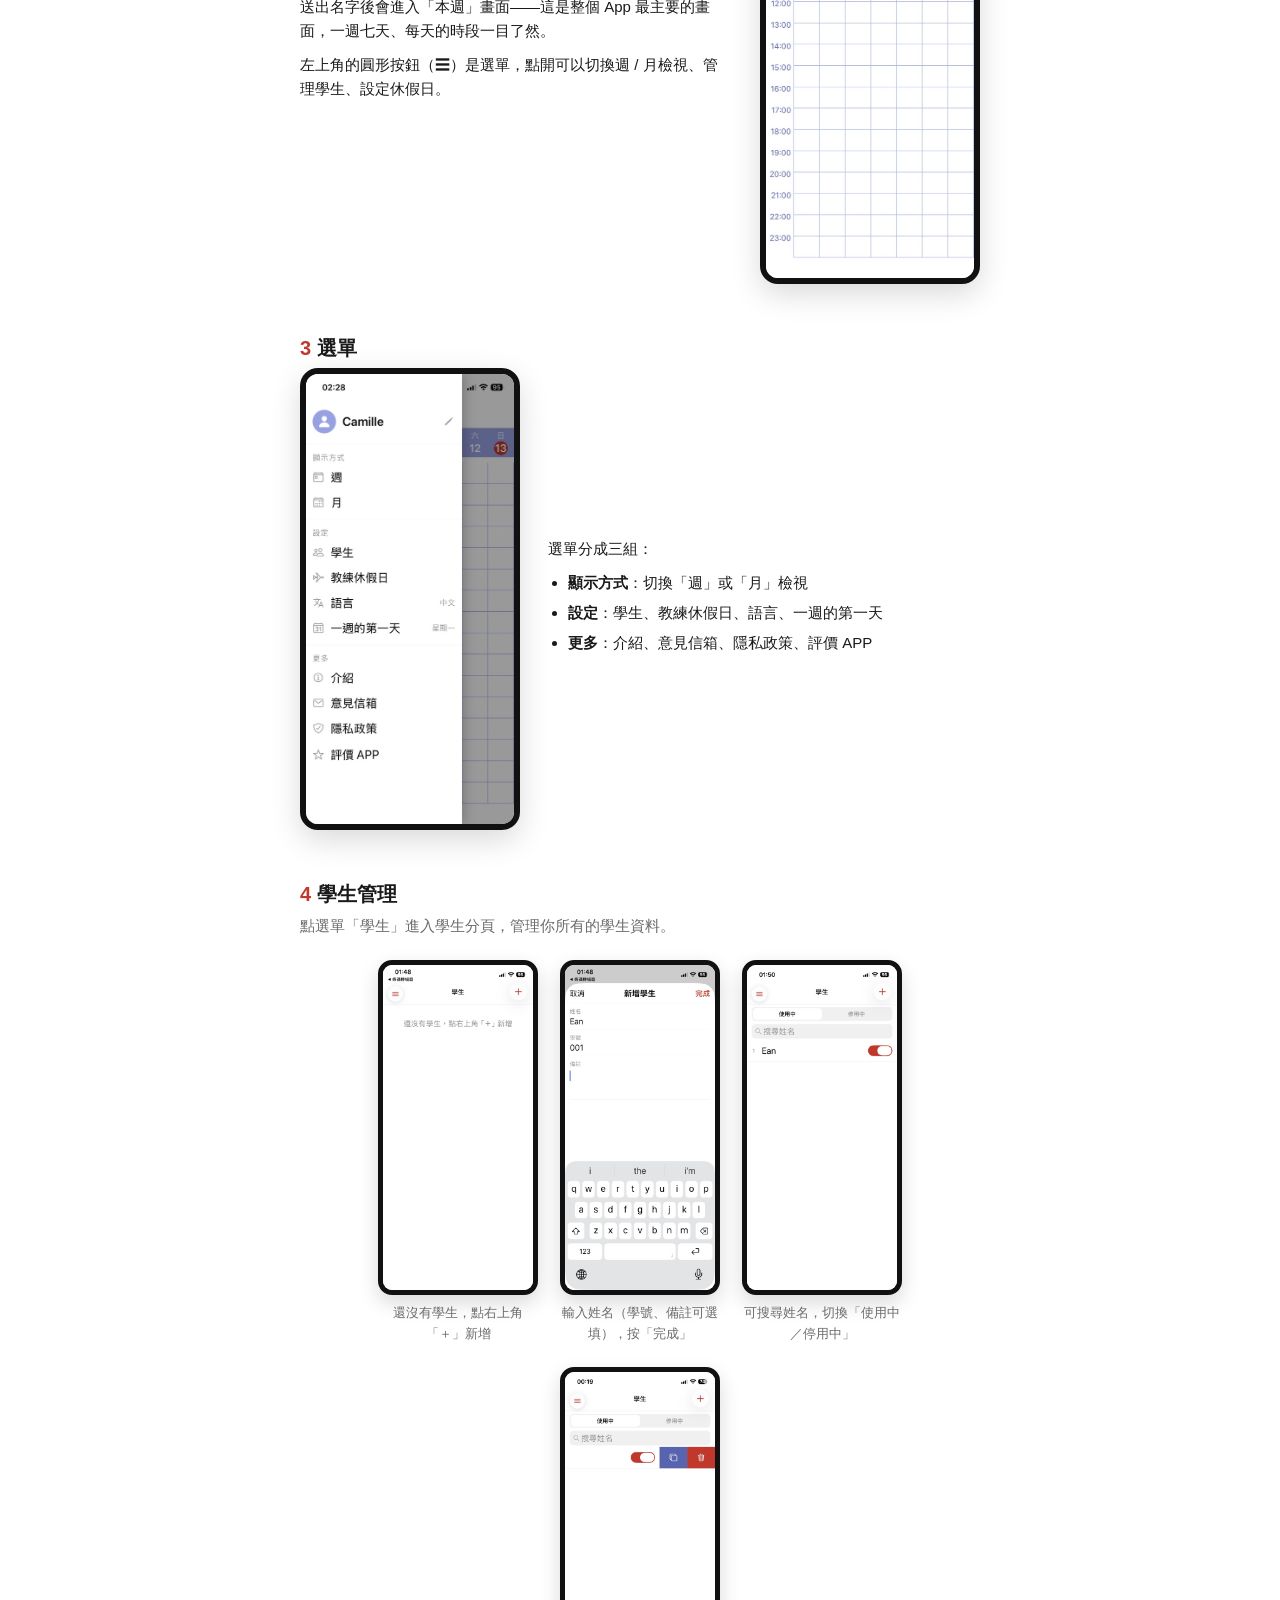
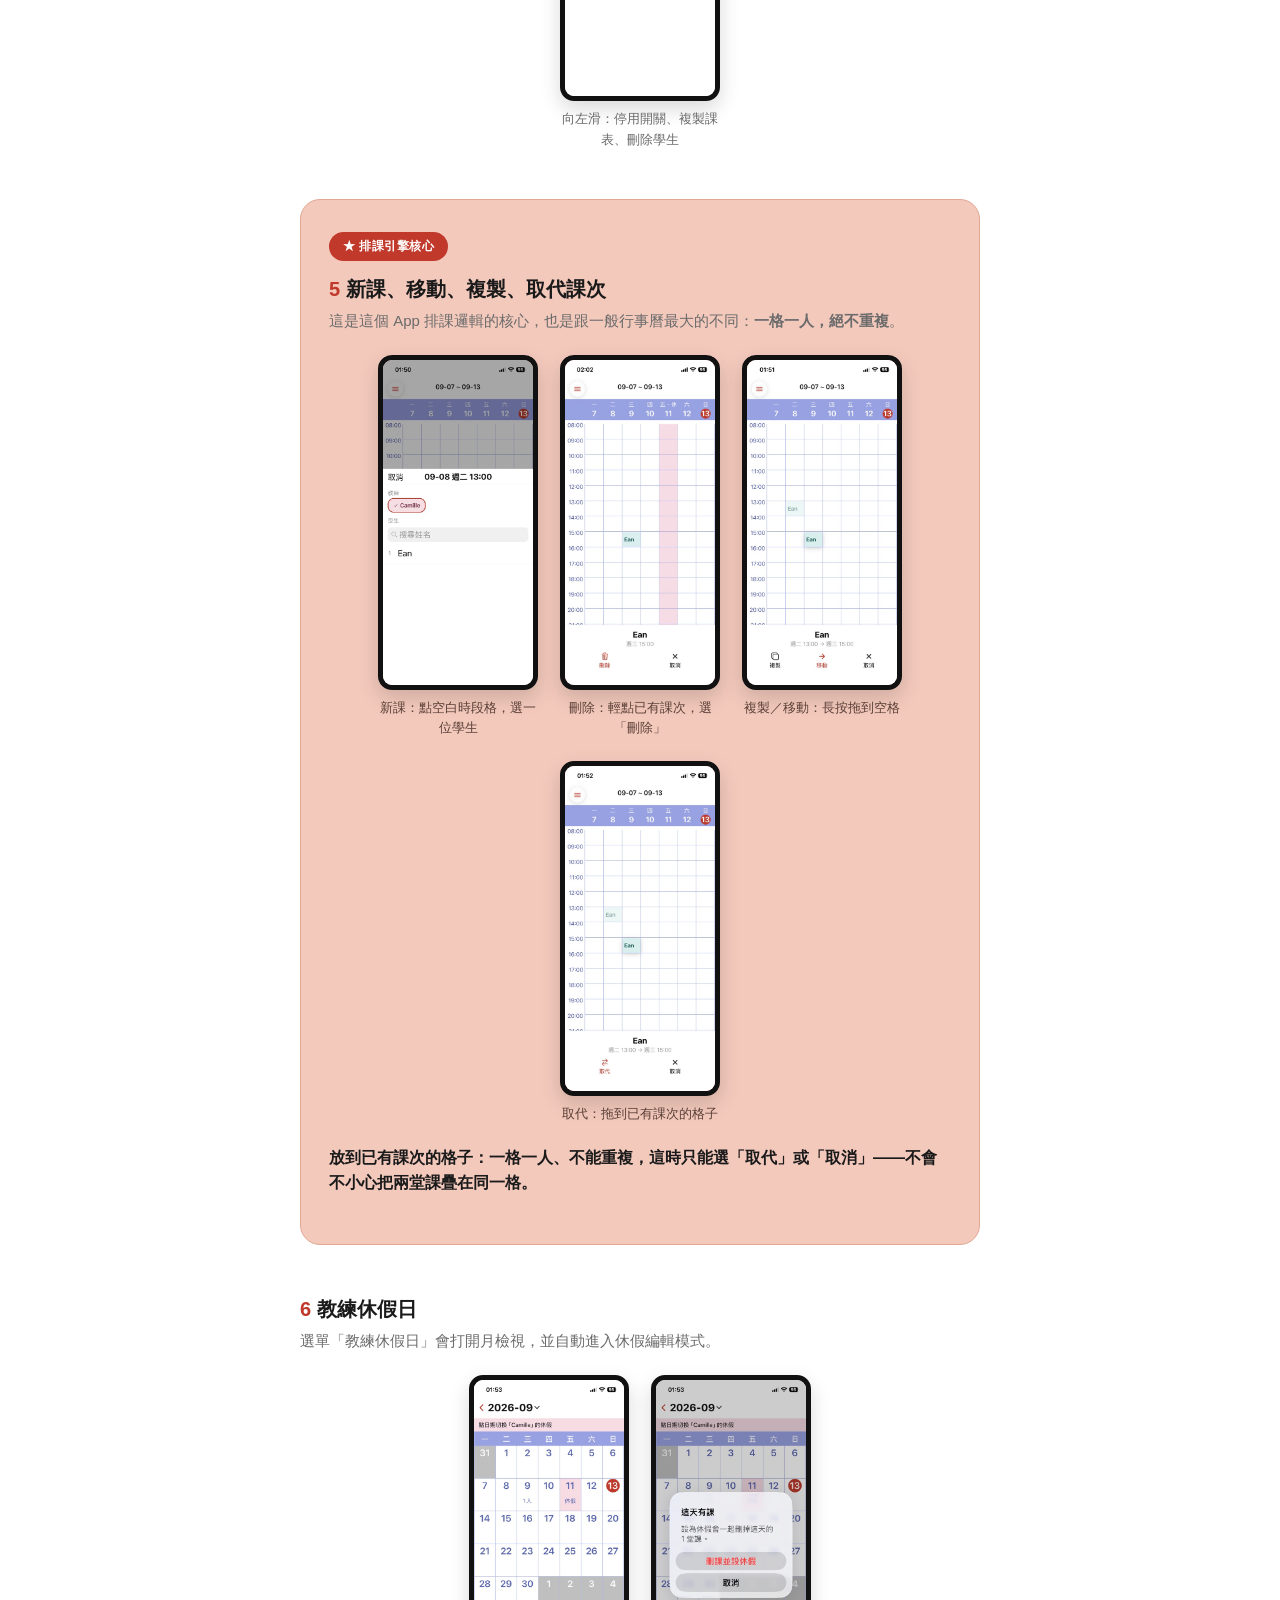
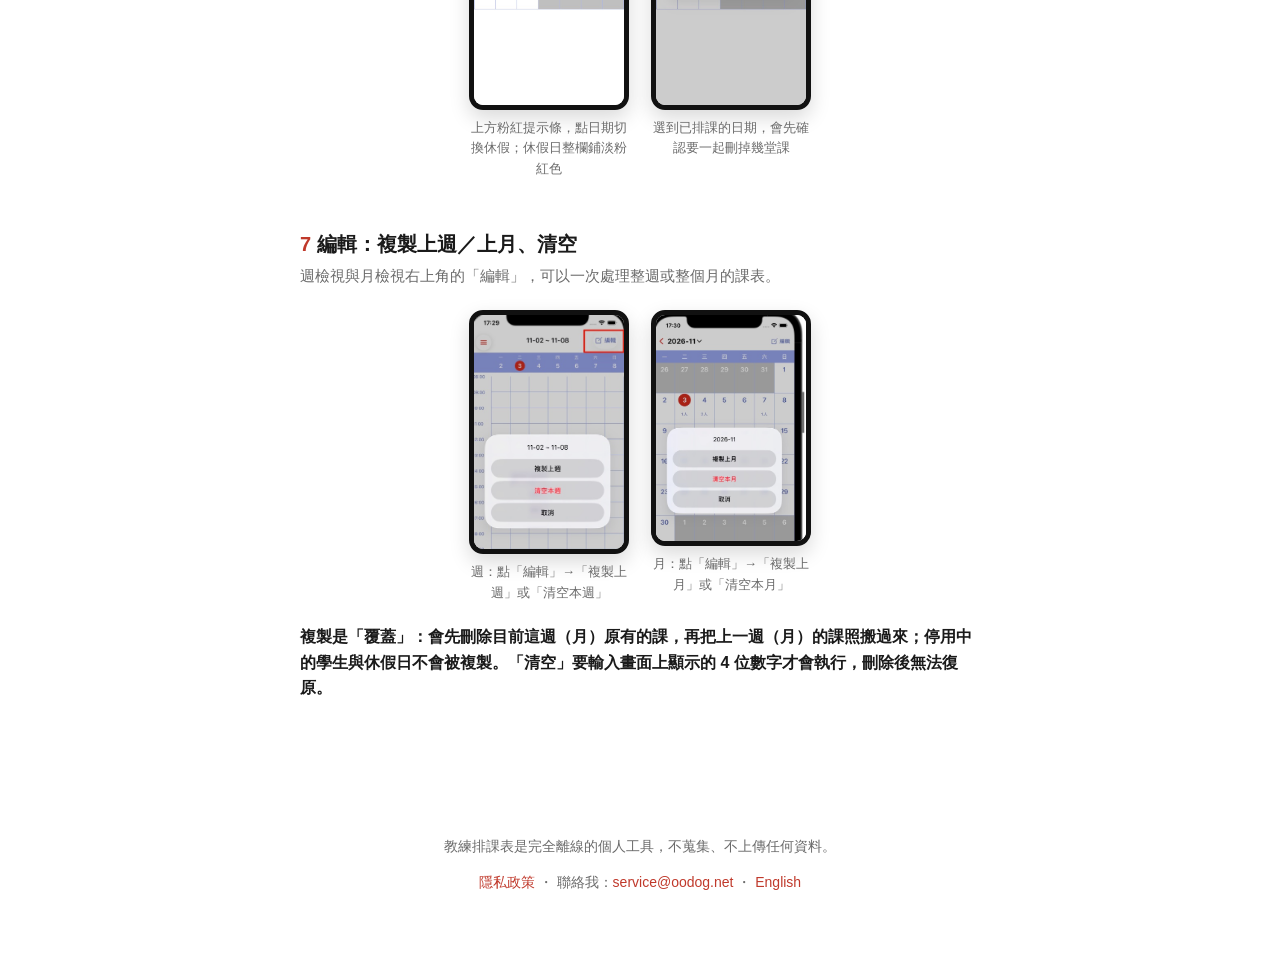
==== commit 49ee2e7f: "使用說明新增「7. 編輯：複製上週／上月、清空」（中英兩頁） 對應 App 1.2.0 新功能：週／月檢視右上角「編輯」選單。圖片壓成 JPEG 放 assets/screenshots/zh/7-1" ====
--- a/index.html
+++ b/index.html
@@ -218,6 +218,23 @@
         </div>
       </div>
     </div>
+    <div class="wrap">
+      <div style="padding: 24px 0;">
+        <h2><span class="step-no">7</span>編輯：複製上週／上月、清空</h2>
+        <p class="step-desc">週檢視與月檢視右上角的「編輯」，可以一次處理整週或整個月的課表。</p>
+        <div class="substeps">
+          <figure>
+            <img src="assets/screenshots/zh/7-1.jpg" alt="週檢視右上角的編輯選單，有複製上週、清空本週" />
+            <figcaption>週：點「編輯」→「複製上週」或「清空本週」</figcaption>
+          </figure>
+          <figure>
+            <img src="assets/screenshots/zh/7-2.jpg" alt="月檢視右上角的編輯選單，有複製上月、清空本月" />
+            <figcaption>月：點「編輯」→「複製上月」或「清空本月」</figcaption>
+          </figure>
+        </div>
+        <p class="highlight-rule" style="margin-top: 20px;"><strong>複製是「覆蓋」</strong>：會先刪除目前這週（月）原有的課，再把上一週（月）的課照搬過來；停用中的學生與休假日不會被複製。「清空」要輸入畫面上顯示的 4 位數字才會執行，刪除後無法復原。</p>
+      </div>
+    </div>
   </section>
 
   <footer>
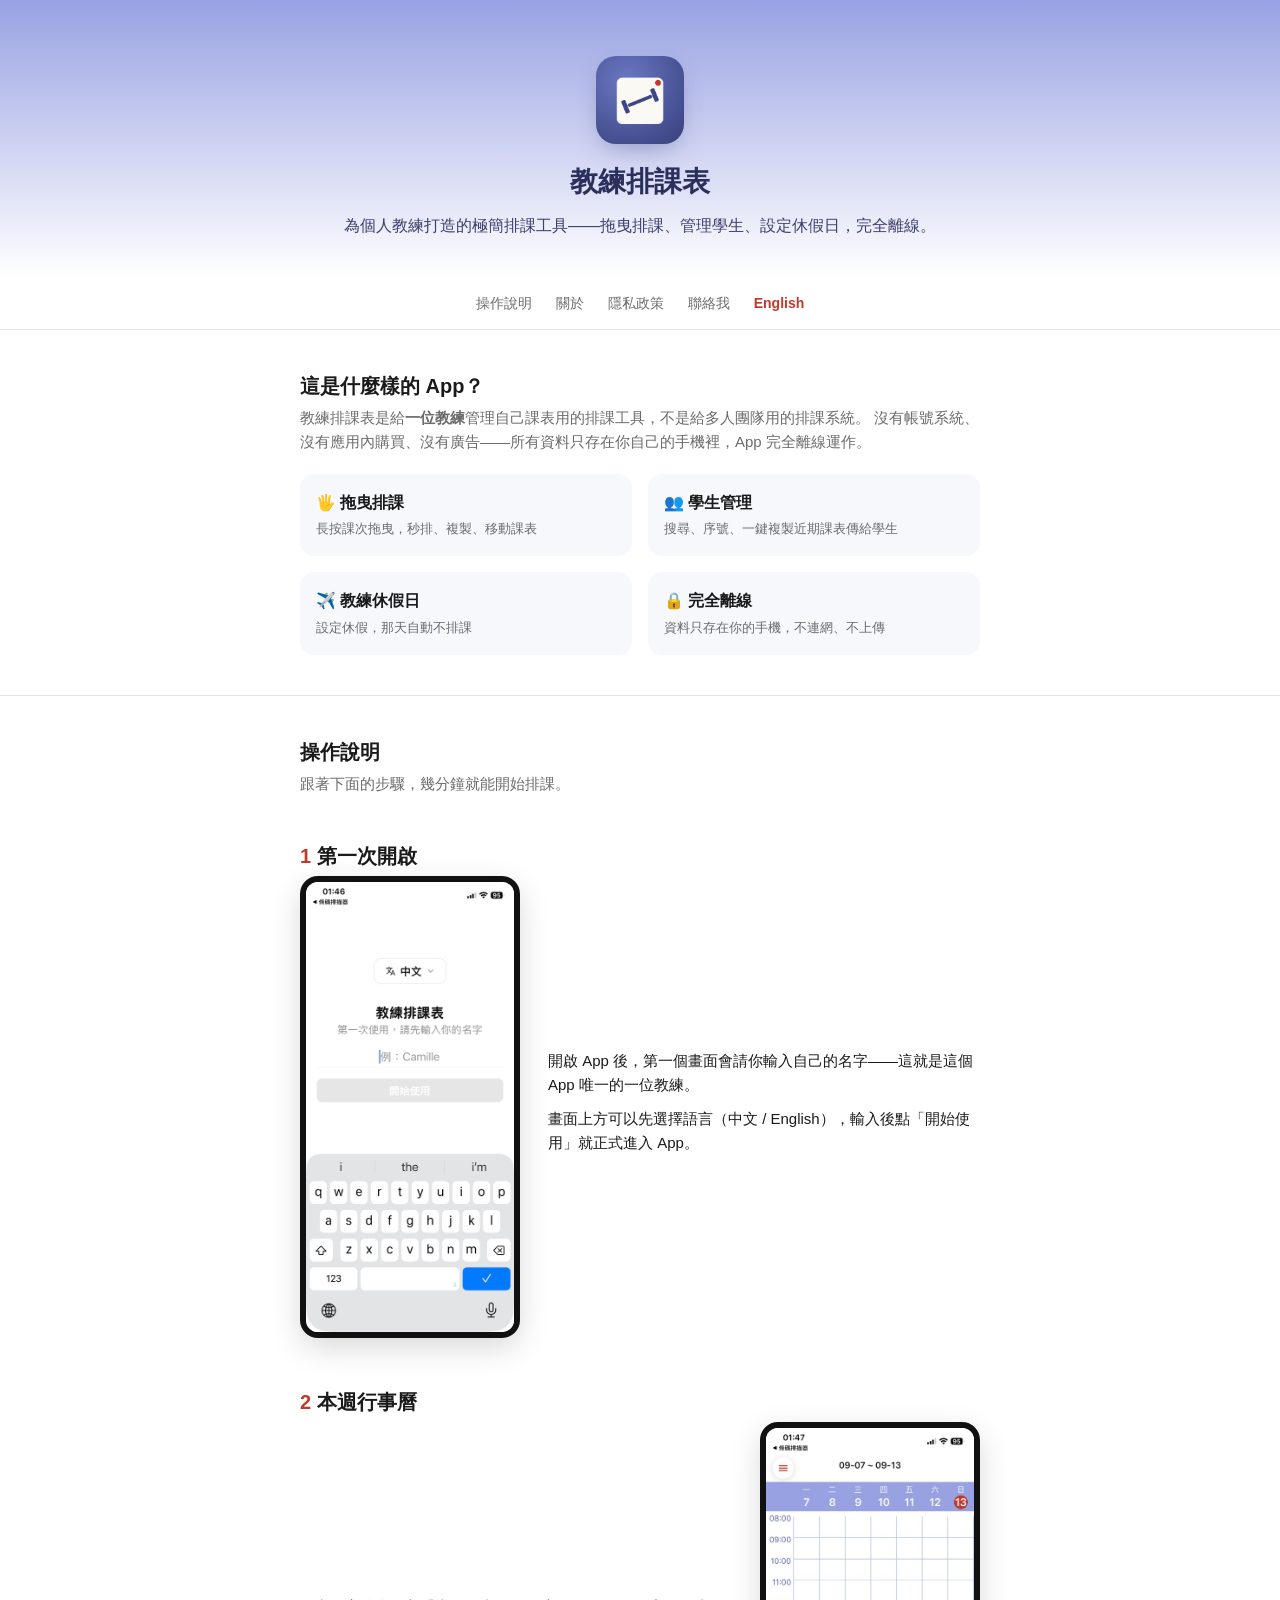
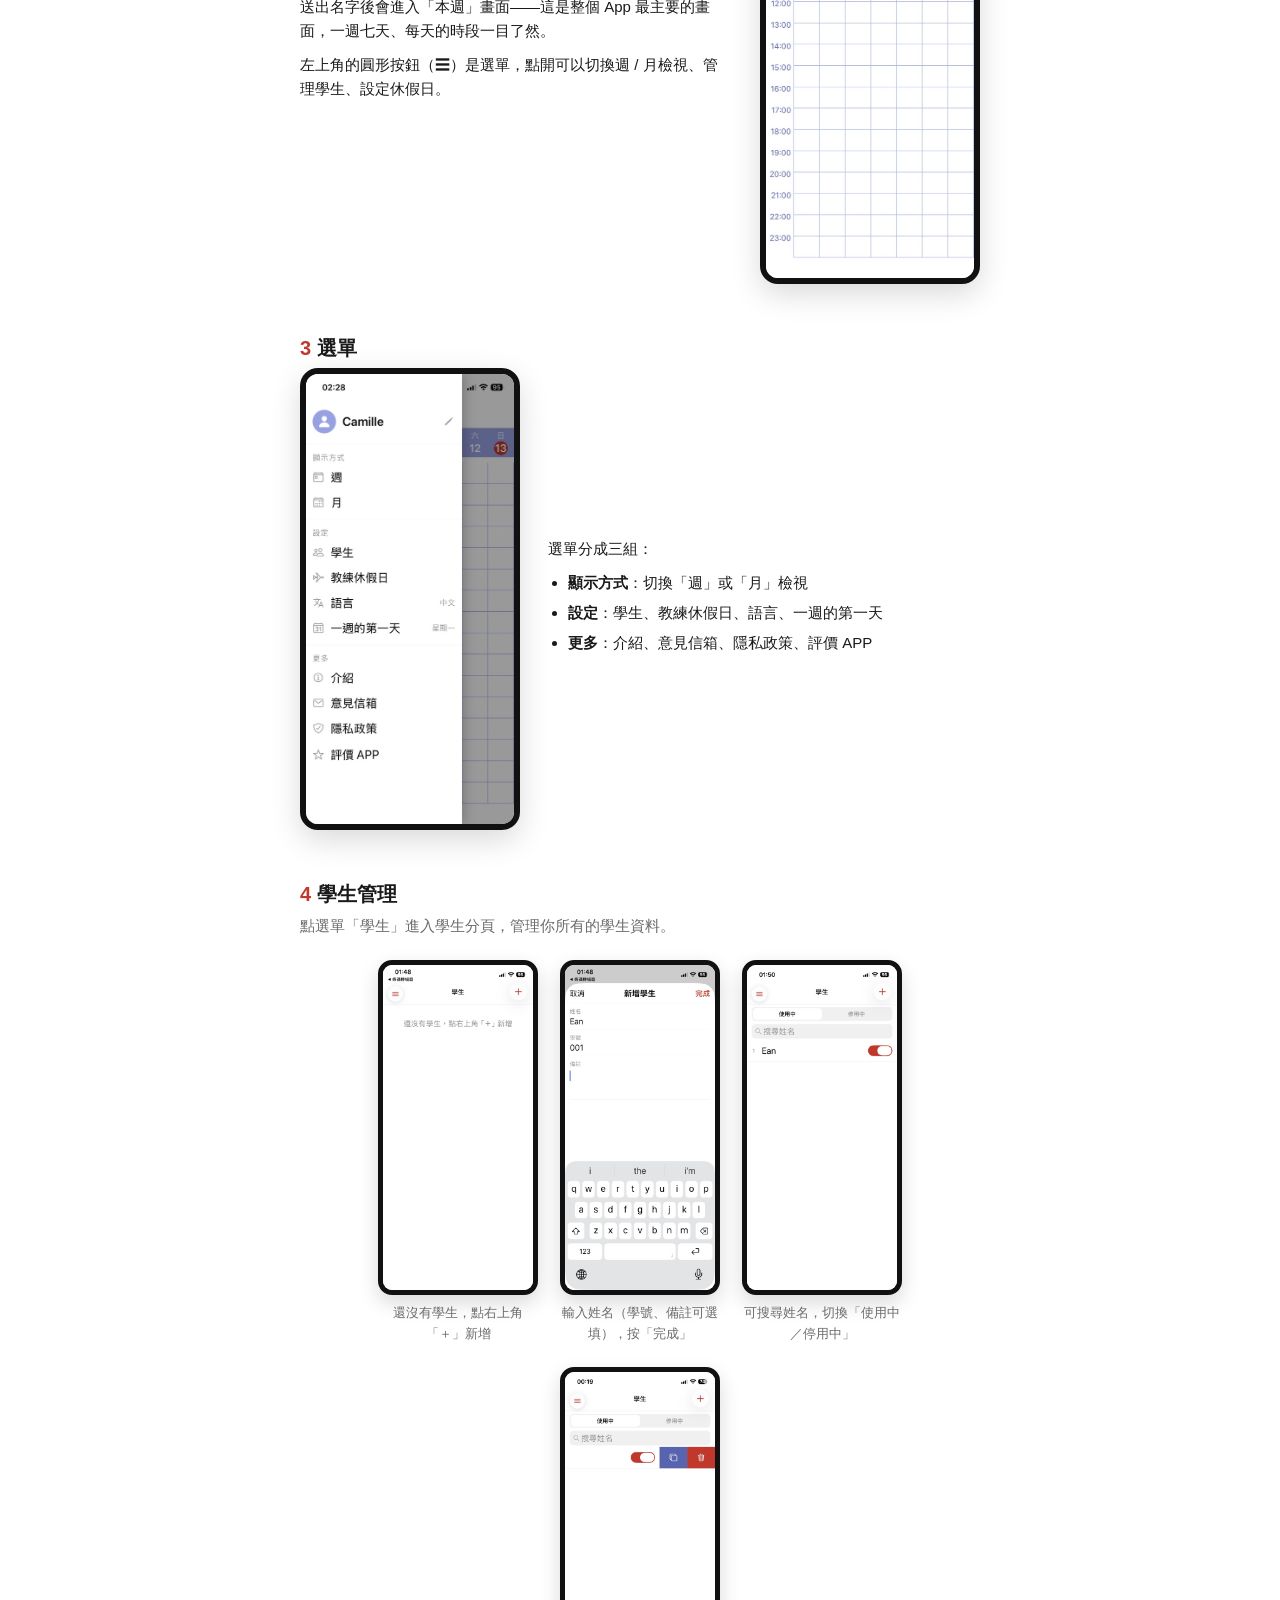
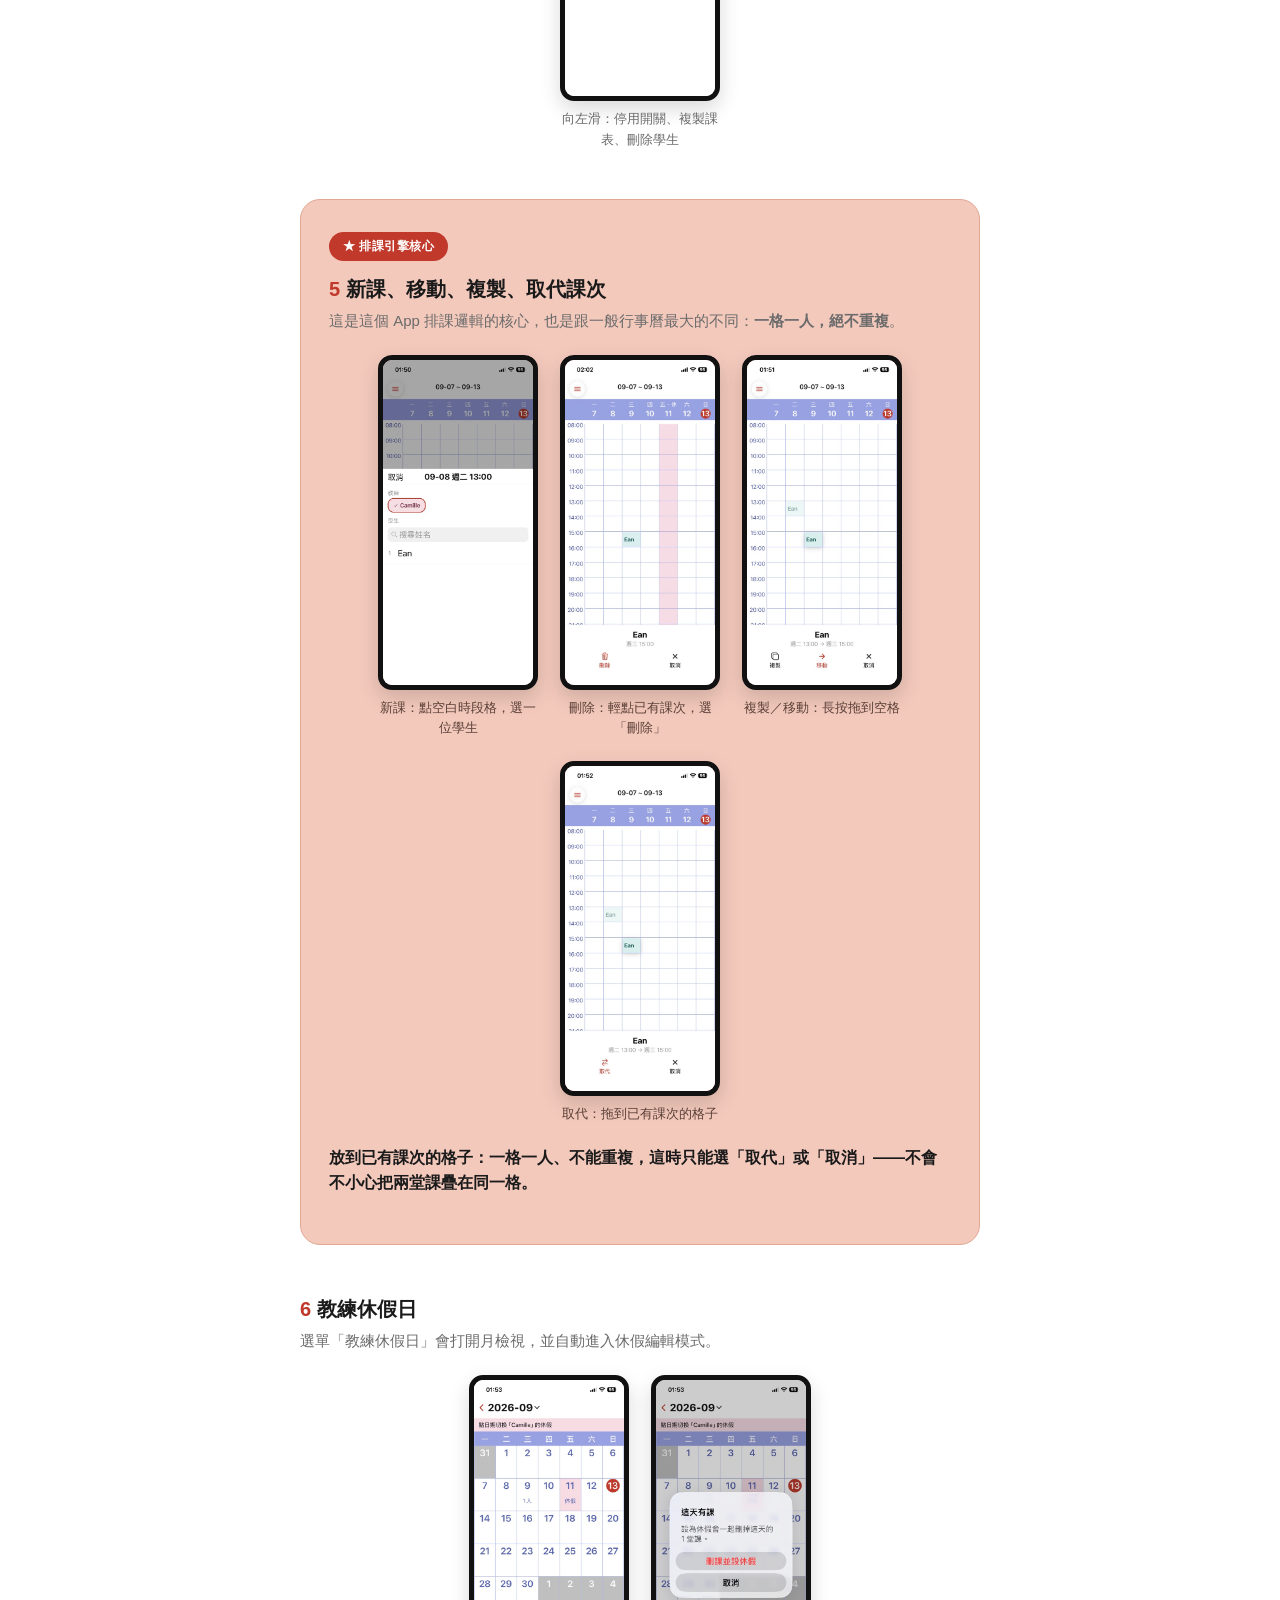
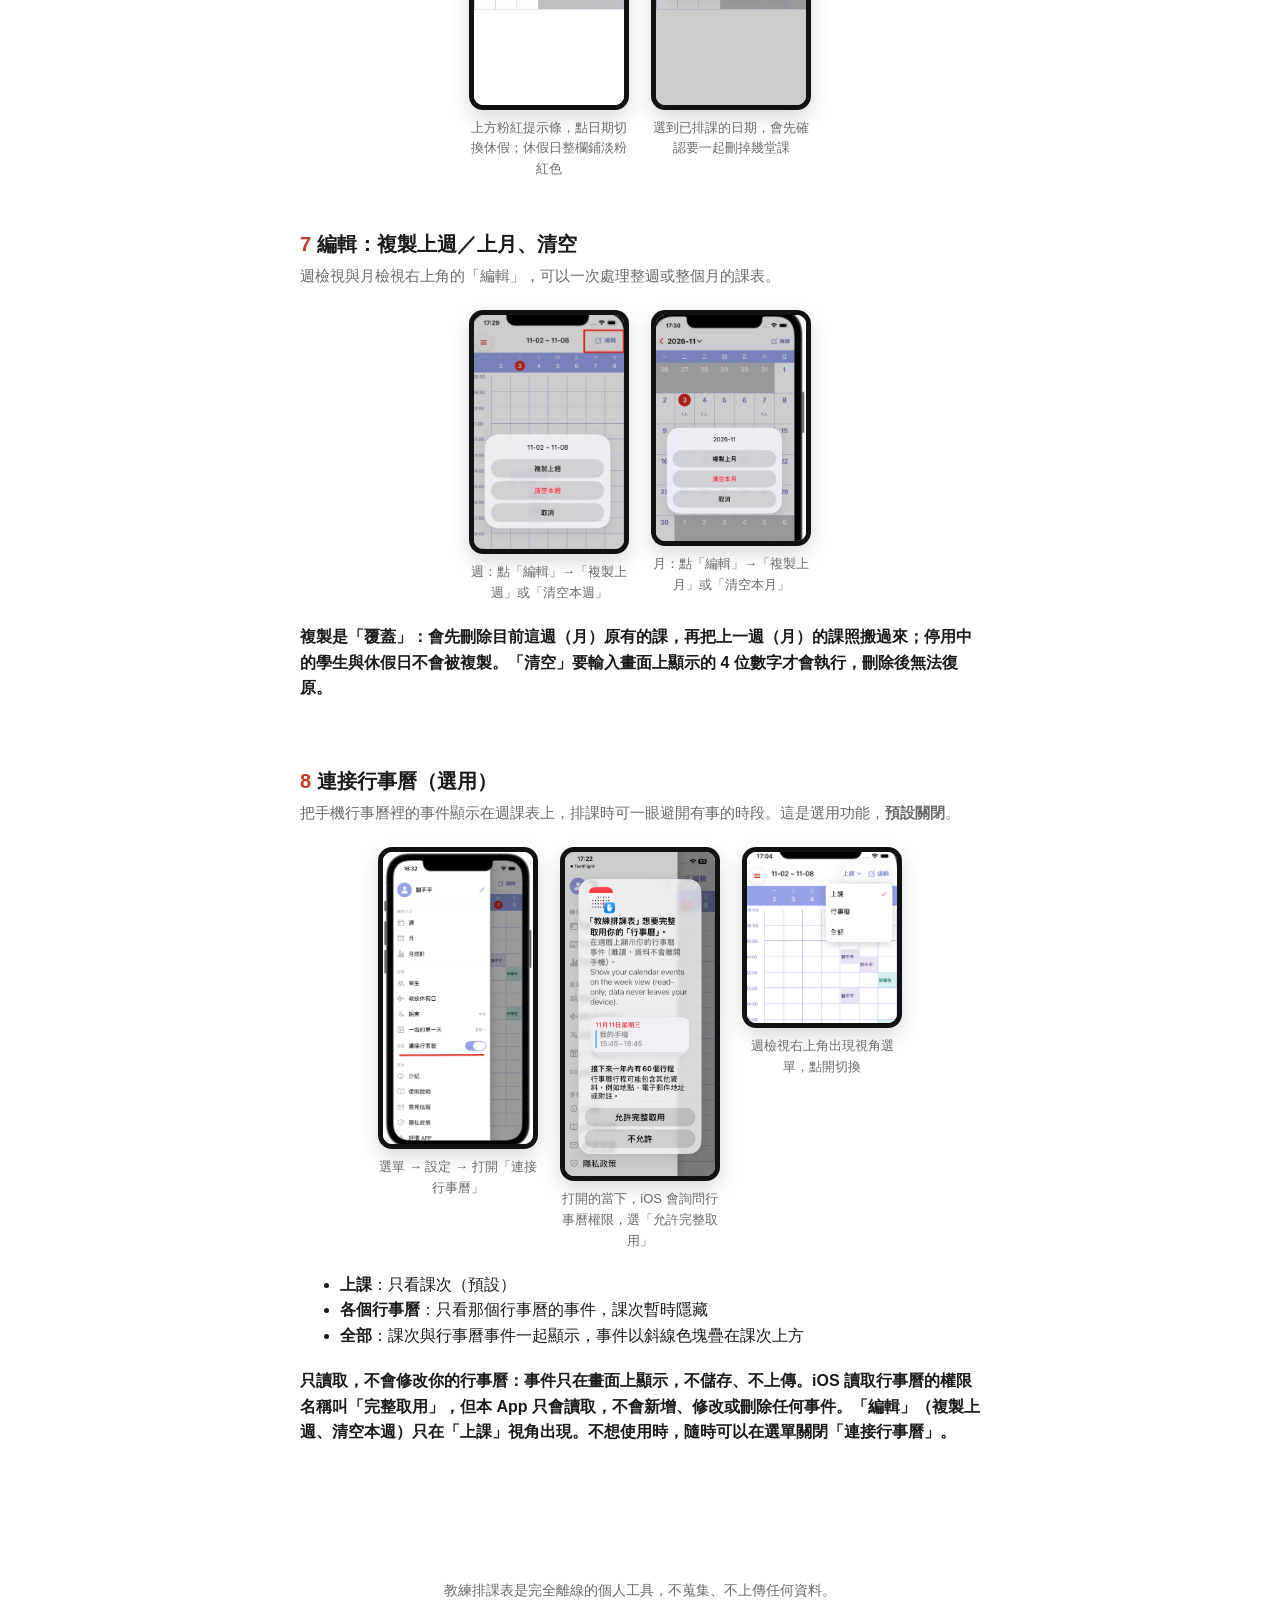
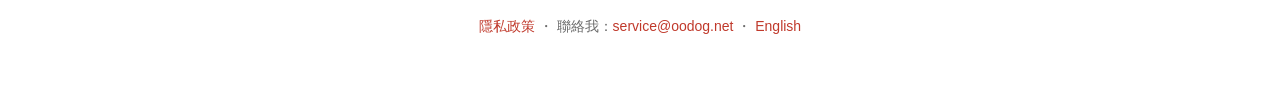
==== commit ef220da0: "使用說明新增「8. 連接行事曆（選用）」（中英兩頁） 對應 App 1.4.0 的新功能：選單開關（預設關閉）、iOS 行事曆權限視窗、週曆視角選單 （上課／各行事曆／全部）；強調只讀取、不修改、不儲" ====
--- a/index.html
+++ b/index.html
@@ -235,6 +235,32 @@
         <p class="highlight-rule" style="margin-top: 20px;"><strong>複製是「覆蓋」</strong>：會先刪除目前這週（月）原有的課，再把上一週（月）的課照搬過來；停用中的學生與休假日不會被複製。「清空」要輸入畫面上顯示的 4 位數字才會執行，刪除後無法復原。</p>
       </div>
     </div>
+    <div class="wrap">
+      <div style="padding: 24px 0;">
+        <h2><span class="step-no">8</span>連接行事曆（選用）</h2>
+        <p class="step-desc">把手機行事曆裡的事件顯示在週課表上，排課時可一眼避開有事的時段。這是選用功能，<strong>預設關閉</strong>。</p>
+        <div class="substeps">
+          <figure>
+            <img src="assets/screenshots/zh/8-1.jpg" alt="選單「設定」裡的「連接行事曆」開關" />
+            <figcaption>選單 → 設定 → 打開「連接行事曆」</figcaption>
+          </figure>
+          <figure>
+            <img src="assets/screenshots/zh/8-2.jpg" alt="iOS 詢問是否允許取用行事曆的權限視窗" />
+            <figcaption>打開的當下，iOS 會詢問行事曆權限，選「允許完整取用」</figcaption>
+          </figure>
+          <figure>
+            <img src="assets/screenshots/zh/8-3.jpg" alt="週檢視標題列右上角的視角選單，有上課、行事曆、全部" />
+            <figcaption>週檢視右上角出現視角選單，點開切換</figcaption>
+          </figure>
+        </div>
+        <ul style="margin-top: 20px;">
+          <li><strong>上課</strong>：只看課次（預設）</li>
+          <li><strong>各個行事曆</strong>：只看那個行事曆的事件，課次暫時隱藏</li>
+          <li><strong>全部</strong>：課次與行事曆事件一起顯示，事件以斜線色塊疊在課次上方</li>
+        </ul>
+        <p class="highlight-rule" style="margin-top: 20px;"><strong>只讀取，不會修改你的行事曆</strong>：事件只在畫面上顯示，不儲存、不上傳。iOS 讀取行事曆的權限名稱叫「完整取用」，但本 App 只會讀取，不會新增、修改或刪除任何事件。「編輯」（複製上週、清空本週）只在「上課」視角出現。不想使用時，隨時可以在選單關閉「連接行事曆」。</p>
+      </div>
+    </div>
   </section>
 
   <footer>
